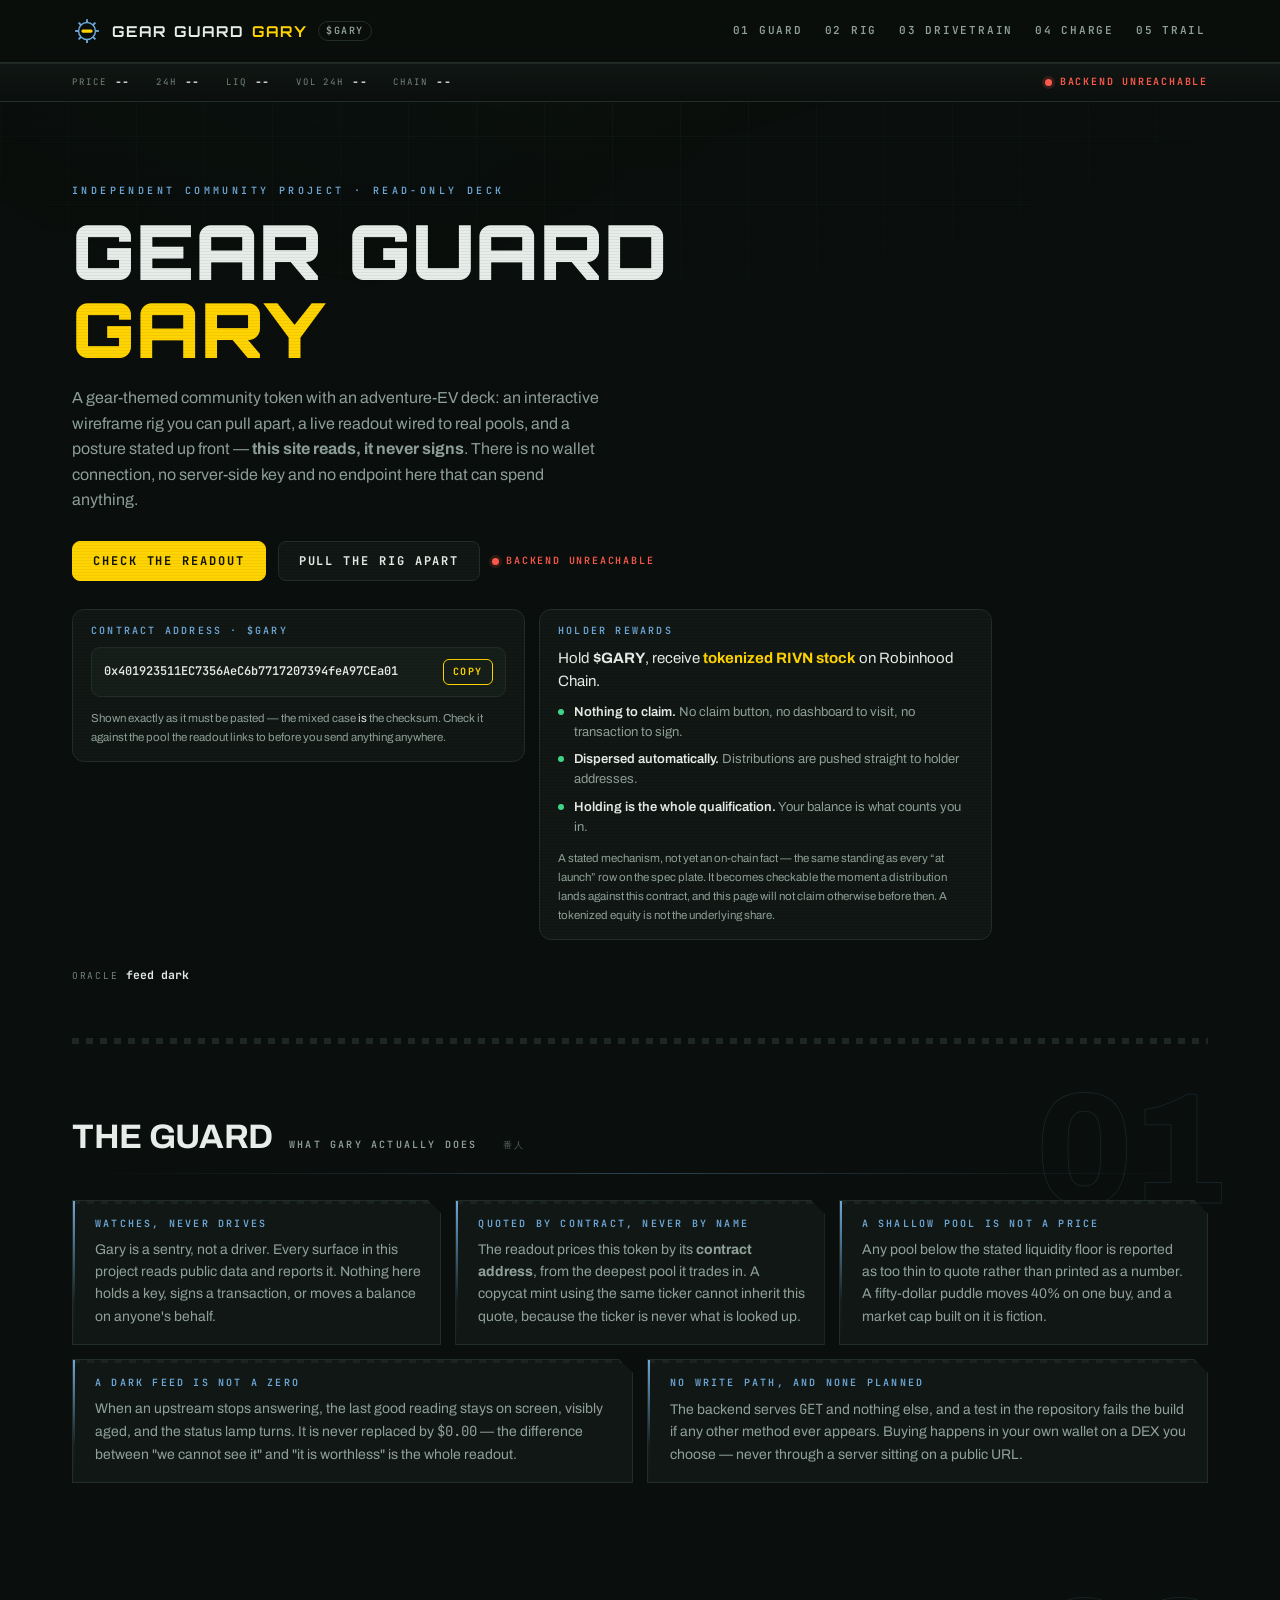
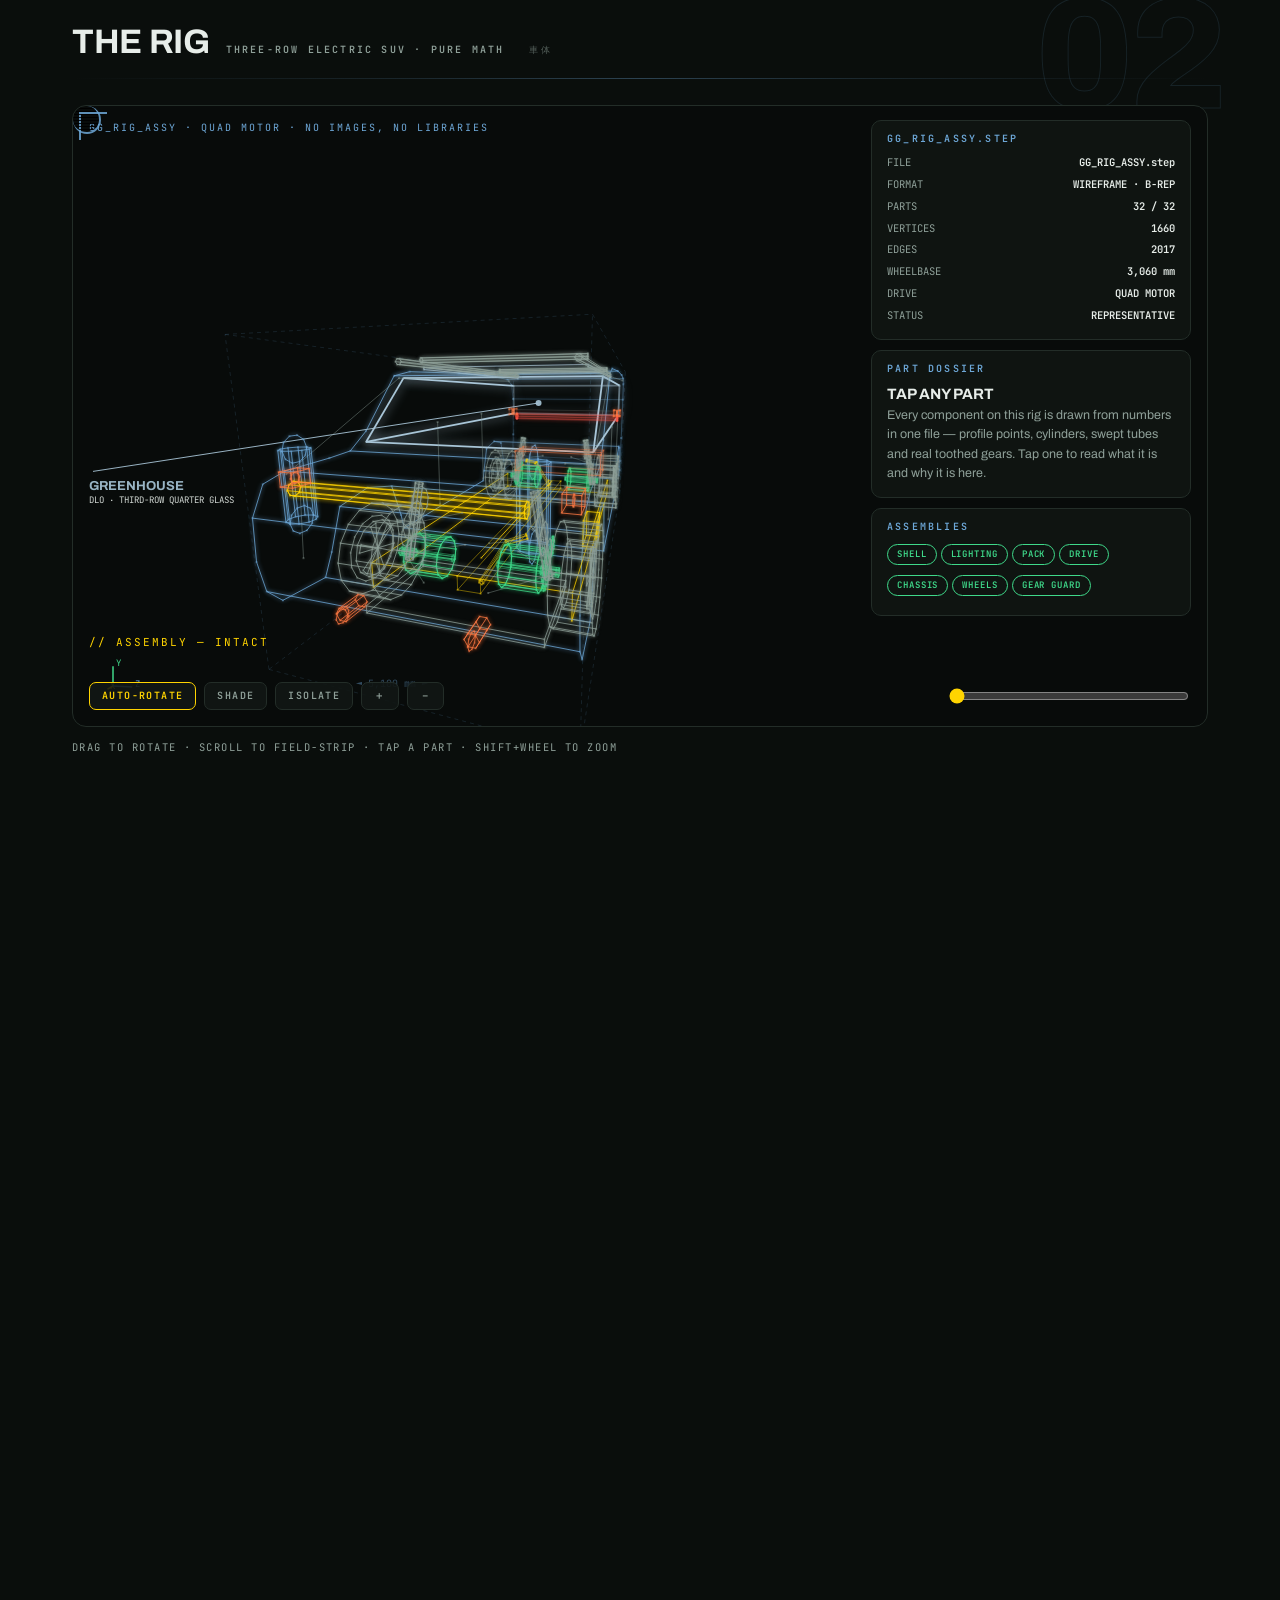
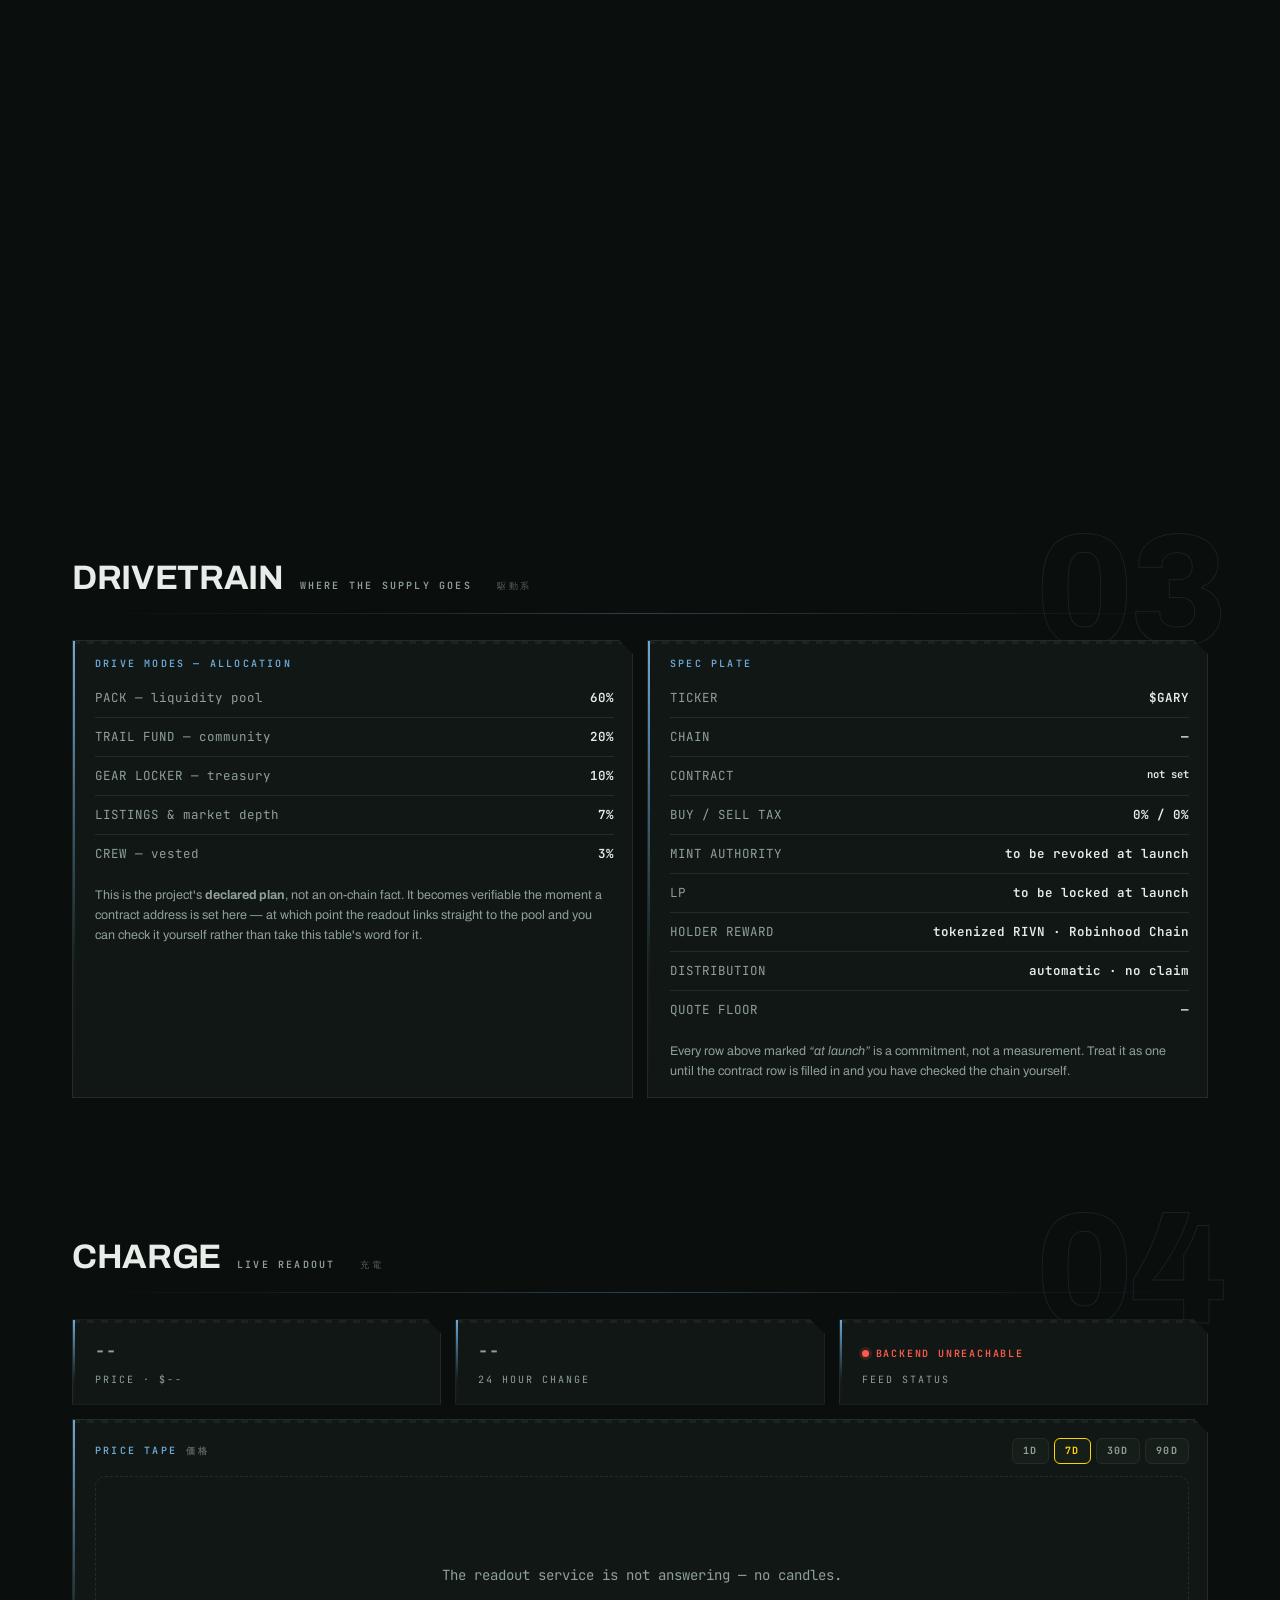
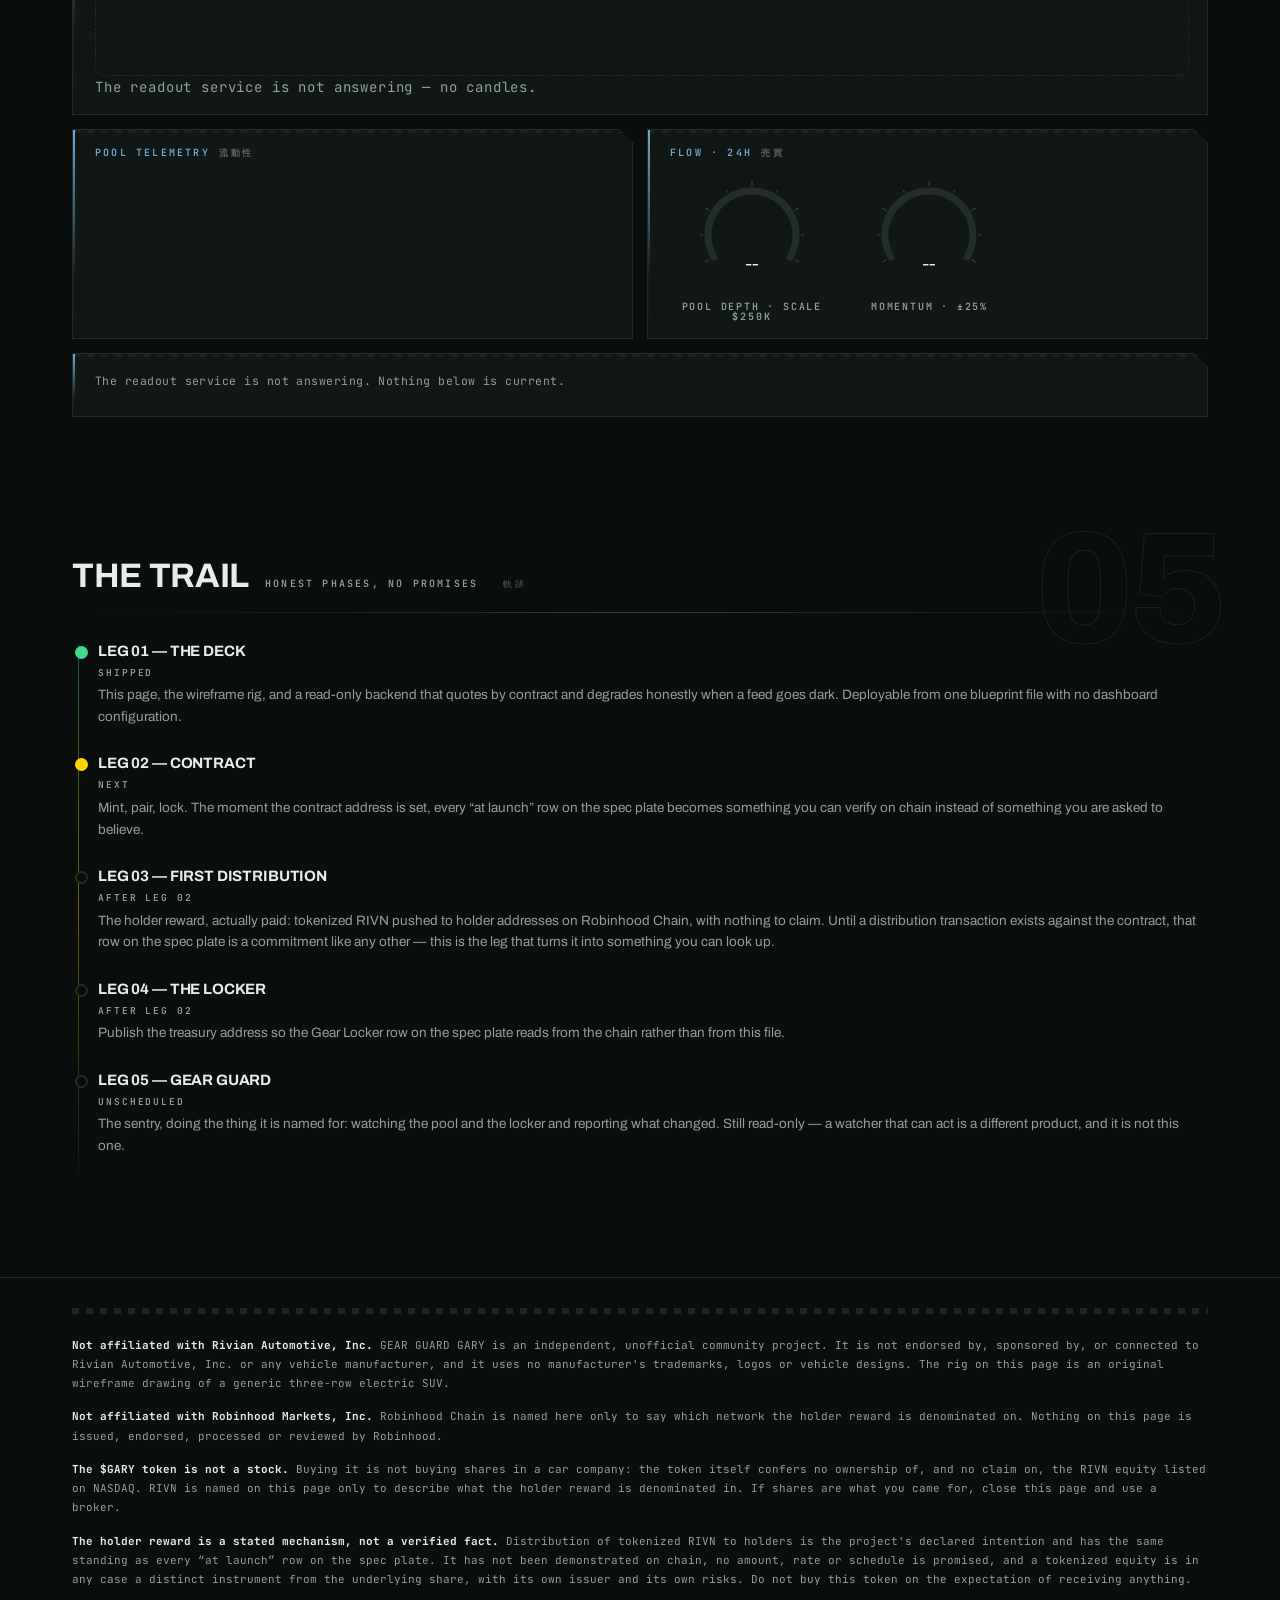
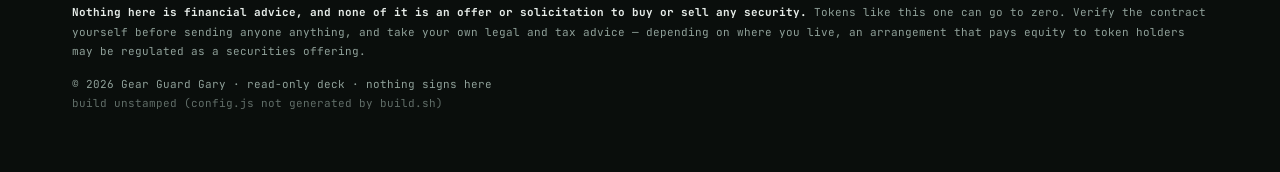
==== site/index.html @ f8802893 "Make deploys verifiable, and push the design cues to legibility Two reports: the Charge stats never " ====
<!doctype html>
<html lang="en">
<head>
<meta charset="utf-8">
<meta name="viewport" content="width=device-width,initial-scale=1">
<title>GEAR GUARD GARY — $GARY</title>
<meta name="description" content="GEAR GUARD GARY ($GARY) — an independent, gear-themed community token deck. Hold $GARY, receive tokenized RIVN on Robinhood Chain. Live price tape, an interactive wireframe rig, and a stated posture: read-only, non-custodial, nothing signs here.">
<meta name="theme-color" content="#0a0e0c">
<link rel="icon" href="favicon.svg" type="image/svg+xml">
<meta property="og:title" content="GEAR GUARD GARY — $GARY">
<meta property="og:description" content="Hold $GARY, receive tokenized RIVN on Robinhood Chain. Live price tape, interactive wireframe rig, honest posture.">
<meta property="og:type" content="website">
<link rel="preconnect" href="https://fonts.googleapis.com">
<link rel="preconnect" href="https://fonts.gstatic.com" crossorigin>
<link href="https://fonts.googleapis.com/css2?family=Archivo:wght@400;600;700;800&family=JetBrains+Mono:wght@400;600;700&family=Orbitron:wght@700;900&display=swap" rel="stylesheet">
<link rel="stylesheet" href="assets/css/gg.css">
</head>
<body>

<!-- ===================== header ===================== -->
<header class="topnav">
  <div class="wrap">
    <a class="brand" href="#top" aria-label="Gear Guard Gary — home">
      <!-- The mark: a gear with a visor slot. Gear + guard + the light-bar
           face of the rig, in one glyph. Drawn, not licensed. -->
      <svg viewBox="0 0 48 48" aria-hidden="true">
        <g stroke="#6ea8d8" stroke-width="3" stroke-linecap="butt">
          <line x1="24" y1="5"  x2="24" y2="11" transform="rotate(0 24 24)"/>
          <line x1="24" y1="5"  x2="24" y2="11" transform="rotate(45 24 24)"/>
          <line x1="24" y1="5"  x2="24" y2="11" transform="rotate(90 24 24)"/>
          <line x1="24" y1="5"  x2="24" y2="11" transform="rotate(135 24 24)"/>
          <line x1="24" y1="5"  x2="24" y2="11" transform="rotate(180 24 24)"/>
          <line x1="24" y1="5"  x2="24" y2="11" transform="rotate(225 24 24)"/>
          <line x1="24" y1="5"  x2="24" y2="11" transform="rotate(270 24 24)"/>
          <line x1="24" y1="5"  x2="24" y2="11" transform="rotate(315 24 24)"/>
        </g>
        <circle cx="24" cy="24" r="13.5" fill="none" stroke="#6ea8d8" stroke-width="2.4"/>
        <rect x="15" y="21.4" width="18" height="5.2" rx="2.6" fill="#ffd400"/>
      </svg>
      <b>GEAR GUARD <i>GARY</i></b>
      <span class="tick">$GARY</span>
    </a>
    <nav>
      <a href="#guard">01 Guard</a>
      <a href="#rig">02 Rig</a>
      <a href="#drivetrain">03 Drivetrain</a>
      <a href="#charge">04 Charge</a>
      <a href="#trail">05 Trail</a>
    </nav>
  </div>
</header>

<!-- Telemetry strip — Mnemonic's header stat bar, carrying real values only.
     Every field here is populated from the live feed or reads "--"; a
     telemetry rail of decorative numbers is the fastest way to teach someone
     that nothing on the page means anything. -->
<div class="telemetry mono" aria-label="Live telemetry">
  <div class="wrap">
    <span><i>PRICE</i><b id="telPrice">--</b></span>
    <span><i>24H</i><b id="tel24h">--</b></span>
    <span><i>LIQ</i><b id="telLiq">--</b></span>
    <span><i>VOL 24H</i><b id="telVol">--</b></span>
    <span><i>CHAIN</i><b id="telChain">--</b></span>
    <span class="tel-lamp"><span class="lamp" data-live data-state="idle">Connecting…</span></span>
  </div>
</div>

<!-- ===================== hero ===================== -->
<section class="hero filmed" id="top">
  <div class="wrap">
    <div class="eyebrow">Independent community project · read-only deck</div>
    <h1>Gear Guard<br><em>Gary</em></h1>
    <p class="lede">
      A gear-themed community token with an adventure-EV deck: an interactive
      wireframe rig you can pull apart, a live readout wired to real pools, and
      a posture stated up front — <b>this site reads, it never signs</b>. There
      is no wallet connection, no server-side key and no endpoint here that can
      spend anything.
    </p>
    <div class="cta-row">
      <a class="btn btn-go" id="buyLink" href="#charge">Check the readout</a>
      <a class="btn" href="#rig">Pull the rig apart</a>
      <span class="lamp" data-live data-state="idle">Connecting…</span>
    </div>

    <div class="hero-panels">
      <!-- Contract address, rendered VERBATIM — mixed case and all. The casing
           IS the EIP-55 checksum, so lower-casing it to look tidier would throw
           away the one thing that catches a mistyped or swapped address. -->
      <div class="panel-lite">
        <div class="panel-k">Contract address · $GARY</div>
        <button type="button" class="ca-row" id="caCopy"
                aria-label="Copy the contract address to the clipboard">
          <code id="caText">0x401923511EC7356AeC6b7717207394feA97CEa01</code>
          <span class="ca-act" id="caAct">Copy</span>
        </button>
        <p class="ca-warn" id="caWarn" hidden></p>
        <p class="panel-note">
          Shown exactly as it must be pasted — the mixed case <em>is</em> the
          checksum. Check it against the pool the readout links to before you
          send anything anywhere.
        </p>
      </div>

      <!-- Holder rewards. -->
      <div class="panel-lite">
        <div class="panel-k">Holder rewards</div>
        <p class="rw-lede">
          Hold <b>$GARY</b>, receive <b class="rw-hit">tokenized RIVN stock</b>
          on Robinhood Chain.
        </p>
        <ul class="rw-list">
          <li><b>Nothing to claim.</b> No claim button, no dashboard to visit, no transaction to sign.</li>
          <li><b>Dispersed automatically.</b> Distributions are pushed straight to holder addresses.</li>
          <li><b>Holding is the whole qualification.</b> Your balance is what counts you in.</li>
        </ul>
        <p class="panel-note">
          A stated mechanism, not yet an on-chain fact — the same standing as
          every “at launch” row on the spec plate. It becomes checkable the
          moment a distribution lands against this contract, and this page will
          not claim otherwise before then. A tokenized equity is not the
          underlying share.
        </p>
      </div>
    </div>

    <!-- Context majors. Its own class rather than a borrowed `.rows`, which
         is a stacked spec list and painted an underline under every item. -->
    <div class="majors mono" id="majors" aria-label="Reference market prices">
      <span class="r"><span>ORACLE</span><b>—</b></span>
    </div>
  </div>
</section>

<div class="wrap"><div class="teeth"></div></div>

<!-- ===================== 01 the guard ===================== -->
<section id="guard">
  <div class="wrap">
    <span class="livery" aria-hidden="true" data-n="01">01</span>
    <div class="sec-head"><h2>The Guard</h2><span class="sub">What Gary actually does</span><em class="jp" aria-hidden="true">番人</em></div>
    <hr class="horizon">
    <div class="grid g3">
      <div class="card"><div class="teeth"></div>
        <h3>Watches, never drives</h3>
        <p>Gary is a sentry, not a driver. Every surface in this project reads
        public data and reports it. Nothing here holds a key, signs a
        transaction, or moves a balance on anyone's behalf.</p>
      </div>
      <div class="card"><div class="teeth"></div>
        <h3>Quoted by contract, never by name</h3>
        <p>The readout prices this token by its <b>contract address</b>, from
        the deepest pool it trades in. A copycat mint using the same ticker
        cannot inherit this quote, because the ticker is never what is looked
        up.</p>
      </div>
      <div class="card"><div class="teeth"></div>
        <h3>A shallow pool is not a price</h3>
        <p>Any pool below the stated liquidity floor is reported as too thin to
        quote rather than printed as a number. A fifty-dollar puddle moves 40%
        on one buy, and a market cap built on it is fiction.</p>
      </div>
    </div>
    <div class="grid g2" style="margin-top:14px">
      <div class="card"><div class="teeth"></div>
        <h3>A dark feed is not a zero</h3>
        <p>When an upstream stops answering, the last good reading stays on
        screen, visibly aged, and the status lamp turns. It is never replaced
        by <span class="mono">$0.00</span> — the difference between "we cannot
        see it" and "it is worthless" is the whole readout.</p>
      </div>
      <div class="card"><div class="teeth"></div>
        <h3>No write path, and none planned</h3>
        <p>The backend serves <span class="mono">GET</span> and nothing else,
        and a test in the repository fails the build if any other method ever
        appears. Buying happens in your own wallet on a DEX you choose — never
        through a server sitting on a public URL.</p>
      </div>
    </div>
  </div>
</section>

<!-- ===================== 02 the rig ===================== -->
<section id="rig" style="padding-bottom:0">
  <div class="wrap">
    <span class="livery" aria-hidden="true" data-n="02">02</span>
    <div class="sec-head"><h2>The Rig</h2><span class="sub">Three-row electric SUV · pure math</span><em class="jp" aria-hidden="true">車体</em></div>
    <hr class="horizon">
  </div>
  <div class="rig-stage" id="rigStage">
    <div class="rig-sticky">
      <div class="wrap">
        <div class="rig filmed bracketed">
          <canvas id="rig-wire" aria-label="Interactive wireframe electric SUV — drag to rotate, scroll to field-strip, tap a part to read its dossier"></canvas>
          <div class="rig-hud">GG_RIG_ASSY · quad motor · no images, no libraries</div>
          <div id="rigLabel">// ASSEMBLY — INTACT</div>
          <div class="rig-ctl">
            <button type="button" id="rigRot">Auto-rotate</button>
            <button type="button" id="rigShade">Shade</button>
            <button type="button" id="rigIso">Isolate</button>
            <button type="button" id="rigZi" aria-label="Zoom in">＋</button>
            <button type="button" id="rigZo" aria-label="Zoom out">－</button>
          </div>
          <input type="range" class="rig-strip" id="rigStrip" min="0" max="100" value="0" aria-label="Field strip">
          <div class="rig-panel">
            <div class="rig-card"><h4>GG_RIG_ASSY.step</h4><div id="rigInfo"></div></div>
            <div class="rig-card"><h4>Part dossier</h4>
              <div id="rigDossier">
                <h5>Tap any part</h5>
                <p>Every component on this rig is drawn from numbers in one
                file — profile points, cylinders, swept tubes and real toothed
                gears. Tap one to read what it is and why it is here.</p>
              </div>
            </div>
            <div class="rig-card"><h4>Assemblies</h4><div id="rigGroups"></div></div>
          </div>
        </div>
        <p class="rig-note">Drag to rotate · scroll to field-strip · tap a part · shift+wheel to zoom</p>
      </div>
    </div>
  </div>
</section>

<!-- ===================== 03 drivetrain ===================== -->
<section id="drivetrain">
  <div class="wrap">
    <span class="livery" aria-hidden="true" data-n="03">03</span>
    <div class="sec-head"><h2>Drivetrain</h2><span class="sub">Where the supply goes</span><em class="jp" aria-hidden="true">駆動系</em></div>
    <hr class="horizon">
    <div class="grid g2">
      <div class="card"><div class="teeth"></div>
        <h3>Drive modes — allocation</h3>
        <div class="rows">
          <div class="r"><span>PACK — liquidity pool</span><b>60%</b></div>
          <div class="r"><span>TRAIL FUND — community</span><b>20%</b></div>
          <div class="r"><span>GEAR LOCKER — treasury</span><b>10%</b></div>
          <div class="r"><span>LISTINGS &amp; market depth</span><b>7%</b></div>
          <div class="r"><span>CREW — vested</span><b>3%</b></div>
        </div>
        <p style="margin-top:12px;font-size:12.5px">
          This is the project's <b>declared plan</b>, not an on-chain fact. It
          becomes verifiable the moment a contract address is set here — at
          which point the readout links straight to the pool and you can check
          it yourself rather than take this table's word for it.
        </p>
      </div>
      <div class="card"><div class="teeth"></div>
        <h3>Spec plate</h3>
        <div class="rows">
          <div class="r"><span>TICKER</span><b>$GARY</b></div>
          <div class="r"><span>CHAIN</span><b id="tokChainRow">—</b></div>
          <div class="r"><span>CONTRACT</span><b id="tokContract" style="word-break:break-all;font-size:10.5px">not set</b></div>
          <div class="r"><span>BUY / SELL TAX</span><b>0% / 0%</b></div>
          <div class="r"><span>MINT AUTHORITY</span><b>to be revoked at launch</b></div>
          <div class="r"><span>LP</span><b>to be locked at launch</b></div>
          <div class="r"><span>HOLDER REWARD</span><b>tokenized RIVN · Robinhood Chain</b></div>
          <div class="r"><span>DISTRIBUTION</span><b>automatic · no claim</b></div>
          <div class="r"><span>QUOTE FLOOR</span><b id="tokFloor">—</b></div>
        </div>
        <p style="margin-top:12px;font-size:12.5px">
          Every row above marked <i>“at launch”</i> is a commitment, not a
          measurement. Treat it as one until the contract row is filled in and
          you have checked the chain yourself.
        </p>
      </div>
    </div>
  </div>
</section>

<!-- ===================== 04 charge ===================== -->
<section id="charge">
  <div class="wrap">
    <span class="livery" aria-hidden="true" data-n="04">04</span>
    <div class="sec-head"><h2>Charge</h2><span class="sub">Live readout</span><em class="jp" aria-hidden="true">充電</em></div>
    <hr class="horizon">
    <div class="grid g3">
      <div class="card stat"><div class="teeth"></div>
        <div class="v dim" id="tokPrice">--</div>
        <div class="k">Price · <span id="tokPair">$--</span></div>
      </div>
      <div class="card stat"><div class="teeth"></div>
        <div class="v dim" id="tok24h">--</div>
        <div class="k">24 hour change</div>
      </div>
      <div class="card stat"><div class="teeth"></div>
        <div class="v dim"><span class="lamp" data-live data-state="idle">Connecting…</span></div>
        <div class="k">Feed status</div>
      </div>
    </div>

    <!-- The tape. Price and volume share ONE x-axis as stacked charts —
         never a dual-axis frame, which would let the two series be slid past
         each other until any story you like appears. -->
    <div class="card bracketed" style="margin-top:14px"><div class="teeth"></div>
      <div class="chart-head">
        <h3>Price tape<em class="jp">価格</em></h3>
        <div class="range-row mono" id="rangeRow" role="group" aria-label="Chart time range">
          <button type="button" data-range="1d">1D</button>
          <button type="button" data-range="7d" class="on">7D</button>
          <button type="button" data-range="30d">30D</button>
          <button type="button" data-range="90d">90D</button>
        </div>
      </div>
      <div class="chart-host" id="priceChart"></div>
      <p class="chart-src mono" id="chartSrc">Waiting for candles…</p>
    </div>

    <!-- Metrics. Channel rows rather than a wall of tiles: each carries its
         own meter, so magnitude is visible without reading every number. -->
    <div class="grid g2" style="margin-top:14px">
      <div class="card"><div class="teeth"></div>
        <h3>Pool telemetry<em class="jp">流動性</em></h3>
        <div class="chan" id="chanRows"></div>
      </div>
      <div class="card"><div class="teeth"></div>
        <h3>Flow · 24h<em class="jp">売買</em></h3>
        <div class="flow" id="flowMeter"></div>
        <div class="gauges" style="margin-top:18px">
          <div class="gauge" id="gDepth"><div class="dial"></div><div class="k">Pool depth · scale $250K</div></div>
          <div class="gauge" id="gMom"><div class="dial"></div><div class="k">Momentum · ±25%</div></div>
        </div>
      </div>
    </div>

    <div class="card" style="margin-top:14px"><div class="teeth"></div>
      <p class="mono" id="tokStatus" style="font-size:11.5px;letter-spacing:.04em;margin:0">
        Waiting for the readout service…
      </p>
      <p style="margin:10px 0 0"><a id="tokPairLink" class="mono" hidden href="#" rel="noopener" target="_blank" style="font-size:11px;letter-spacing:.12em;color:var(--gg-alloy)">OPEN THE POOL ON THE DEX →</a></p>
    </div>
  </div>
</section>

<!-- ===================== 05 trail ===================== -->
<section id="trail">
  <div class="wrap">
    <span class="livery" aria-hidden="true" data-n="05">05</span>
    <div class="sec-head"><h2>The Trail</h2><span class="sub">Honest phases, no promises</span><em class="jp" aria-hidden="true">軌跡</em></div>
    <hr class="horizon">
    <div class="trail">
      <div class="leg" data-state="done">
        <h4>Leg 01 — The deck</h4>
        <div class="when">Shipped</div>
        <p>This page, the wireframe rig, and a read-only backend that quotes by
        contract and degrades honestly when a feed goes dark. Deployable from
        one blueprint file with no dashboard configuration.</p>
      </div>
      <div class="leg" data-state="live">
        <h4>Leg 02 — Contract</h4>
        <div class="when">Next</div>
        <p>Mint, pair, lock. The moment the contract address is set, every
        “at launch” row on the spec plate becomes something you can verify on
        chain instead of something you are asked to believe.</p>
      </div>
      <div class="leg">
        <h4>Leg 03 — First distribution</h4>
        <div class="when">After leg 02</div>
        <p>The holder reward, actually paid: tokenized RIVN pushed to holder
        addresses on Robinhood Chain, with nothing to claim. Until a
        distribution transaction exists against the contract, that row on the
        spec plate is a commitment like any other — this is the leg that turns
        it into something you can look up.</p>
      </div>
      <div class="leg">
        <h4>Leg 04 — The locker</h4>
        <div class="when">After leg 02</div>
        <p>Publish the treasury address so the Gear Locker row on the spec plate
        reads from the chain rather than from this file.</p>
      </div>
      <div class="leg">
        <h4>Leg 05 — Gear Guard</h4>
        <div class="when">Unscheduled</div>
        <p>The sentry, doing the thing it is named for: watching the pool and
        the locker and reporting what changed. Still read-only — a watcher that
        can act is a different product, and it is not this one.</p>
      </div>
    </div>
  </div>
</section>

<!-- ===================== footer ===================== -->
<footer>
  <div class="wrap">
    <div class="teeth" style="margin-bottom:22px"></div>
    <div class="cols">
      <div class="disclaimer">
        <p><b>Not affiliated with Rivian Automotive, Inc.</b> GEAR GUARD GARY is
        an independent, unofficial community project. It is not endorsed by,
        sponsored by, or connected to Rivian Automotive, Inc. or any vehicle
        manufacturer, and it uses no manufacturer's trademarks, logos or
        vehicle designs. The rig on this page is an original wireframe drawing
        of a generic three-row electric SUV.</p>
        <p><b>Not affiliated with Robinhood Markets, Inc.</b> Robinhood Chain is
        named here only to say which network the holder reward is denominated
        on. Nothing on this page is issued, endorsed, processed or reviewed by
        Robinhood.</p>
        <p><b>The $GARY token is not a stock.</b> Buying it is not buying shares
        in a car company: the token itself confers no ownership of, and no
        claim on, the RIVN equity listed on NASDAQ. RIVN is named on this page
        only to describe what the holder reward is denominated in. If shares
        are what you came for, close this page and use a broker.</p>
        <p><b>The holder reward is a stated mechanism, not a verified fact.</b>
        Distribution of tokenized RIVN to holders is the project's declared
        intention and has the same standing as every “at launch” row on the
        spec plate. It has not been demonstrated on chain, no amount, rate or
        schedule is promised, and a tokenized equity is in any case a distinct
        instrument from the underlying share, with its own issuer and its own
        risks. Do not buy this token on the expectation of receiving anything.</p>
        <p><b>Nothing here is financial advice, and none of it is an offer or
        solicitation to buy or sell any security.</b> Tokens like this one can
        go to zero. Verify the contract yourself before sending anyone
        anything, and take your own legal and tax advice — depending on where
        you live, an arrangement that pays equity to token holders may be
        regulated as a securities offering.</p>
        <p style="color:var(--gg-muted)">© <span id="yr">2026</span> Gear Guard Gary · read-only deck · nothing signs here<br>
        <span id="buildStamp" style="opacity:.65">build —</span></p>
      </div>
    </div>
  </div>
</footer>

<script src="config.js"></script>
<script src="assets/js/enhance.js" defer></script>
<script src="assets/js/charts.js" defer></script>
<script src="assets/js/gary.js" defer></script>
<!-- token.js last: it calls into GG.gauge (enhance) and GG.priceChart
     (charts), so both must have registered on window.GG first. defer keeps
     them in document order. -->
<script src="assets/js/token.js" defer></script>
</body>
</html>
---- site/assets/css/gg.css ----
/* =============================================================================
 * gg.css — GEAR GUARD GARY ($RIVN) deck theme.
 *
 * Two lineages, deliberately fused — the same method the station's own decks
 * use, retuned for an electric-adventure brand instead of a speed shop:
 *
 *   XAT RACING "Night Shift at the Speed Shop" -> the DISCIPLINE. Near-black
 *     surfaces; accents used as LIGHT, not paint; ONE go-color spent only on
 *     "go" moments; faint oversized numbers behind section heads that FILL
 *     bottom-up as the section scrolls through; a recurring horizon streak;
 *     mono for anything that smells like a spec sheet.
 *   RIVIAN-ADJACENT ADVENTURE-EV -> the SUBJECT. Compass yellow as the single
 *     signal color, charge green as the battery light, a cool structural blue
 *     standing in for brushed alloy, and gear teeth where the racing lineage
 *     used venetian slats.
 *
 * Three translations from the XAT original, made on purpose:
 *
 *  1. THE TANK BECAME A BATTERY. XAT's ghost livery numbers fill with a fuel
 *     ramp (racing neon -> chrome blue). Here the same bottom-up fill is a
 *     STATE OF CHARGE: charge green at the bottom, compass yellow at the top,
 *     because an EV's number that fills is a battery, not a fuel tank.
 *  2. THE TYPE IS UPRIGHT, NOT ITALIC. XAT's shear echoes a logo built on a
 *     -14deg skew. Nothing here is skewed, so an italic livery number would be
 *     borrowed attitude. The line-height: 1.3 note below still applies and is
 *     the reason the fill reaches the cap tops.
 *  3. SLATS BECAME GEAR TEETH. Same idea (one procedural band pattern used as
 *     the brand's texture), different tooling.
 *
 * ONE GO COLOR RULE: --gg-compass is live status, the primary CTA, and a
 * charged battery. It is never chrome, never a border for decoration, never a
 * hover tint. Scarcity is the whole point — spend it and the page goes flat.
 * ===========================================================================*/

:root {
  /* surfaces — near-black with a graphite-green cast, not pure neutral */
  --gg-void: #0a0e0c;
  --gg-panel: #111714;
  --gg-panel-2: #161e1a;
  --gg-line: #232d28;
  --gg-ink: #e7ede9;
  --gg-muted: #8fa099;      /* 5.9:1 on --gg-void — passes AA as body text */

  /* light, not paint */
  --gg-compass: #ffd400;    /* THE go color: live, CTA, full charge */
  --gg-charge: #3fd98a;     /* battery light, gains, drive units */
  --gg-alloy: #6ea8d8;      /* cool structural light — brushed metal stand-in */
  --gg-signal: #ff7a45;     /* Gear Guard only: sentry, alerts, the mascot */
  --gg-danger: #ff5a4d;

  --gg-display: 'Archivo', 'Helvetica Neue', Arial, sans-serif;
  --gg-mono: 'JetBrains Mono', ui-monospace, 'Cascadia Mono', Consolas, monospace;
  /* Mnemonic's display face, spent ONLY on the wordmark and the hero. Used
   * any wider it turns every heading into signage and the page stops having
   * a hierarchy. Real fallbacks, so a blocked font swap degrades to a stack
   * with the same proportions rather than to Times. */
  --gg-hud: 'Orbitron', 'Archivo', 'Helvetica Neue', Arial, sans-serif;
}

* { box-sizing: border-box; }
@media (prefers-reduced-motion: no-preference) { html { scroll-behavior: smooth; } }

body {
  margin: 0;
  background: var(--gg-void);
  color: var(--gg-ink);
  font: 15px/1.6 var(--gg-display);
  overflow-x: hidden;        /* decorative absolutes must never widen the page */
  -webkit-font-smoothing: antialiased;
}
a { color: inherit; text-decoration: none; }
img, svg, canvas { display: block; max-width: 100%; }
h1, h2, h3, h4 { margin: 0; font-weight: 700; letter-spacing: -.01em; }
p { margin: 0 0 14px; }

.wrap { max-width: 1180px; margin: 0 auto; padding: 0 22px; }
.mono { font-family: var(--gg-mono); }

/* ===========================================================================
 * THE FUSION LAYER — three lineages, one surface.
 *
 * XAT RACING          the discipline: one go-colour, near-black surfaces,
 *                     accents as light, filling livery numbers, the horizon
 *                     streak, mono for spec sheets. (Throughout this file.)
 * MNEMONIC 2047       the chrome: corner brackets, a scanline film that
 *  (hoffman-tactical)  FLICKERS rather than sitting still, a pulsing status
 *                     lamp, an Orbitron display face, a telemetry strip.
 * MANGOMATRIX LIVE    the instrument panel: everything mono, a faint glow on
 *  (dragonfruit-drive) values that are actually live, compact channel rows
 *                     with their own meters, and a JP micro-subtitle.
 *
 * The rule that keeps the fusion from becoming soup: each lineage owns a
 * different LAYER. XAT owns the surface and the colour budget, Mnemonic owns
 * the frame around content, MangoMatrix owns the readouts inside it. When
 * two of them want the same element, the surface rule wins — that is what
 * stops a HUD from turning into a gamer dashboard.
 * ======================================================================== */

/* Scanline film with a flicker. A static scanline overlay reads as a texture;
 * one that stutters on a slow, irregular cycle reads as a live display. Six
 * frames on a 7s loop is enough — any faster and it is a strobe. */
.filmed { position: relative; }
.filmed::after {
  content: ""; position: absolute; inset: 0; pointer-events: none; z-index: 2;
  opacity: .05; border-radius: inherit;
  background: repeating-linear-gradient(180deg, transparent 0 2px, #000 2px 3px);
  animation: ggFlicker 7s steps(3) infinite;
}
@keyframes ggFlicker { 0%, 94% { opacity: .05 } 96% { opacity: .11 } 98% { opacity: .03 } }
@media (prefers-reduced-motion: reduce) { .filmed::after { animation: none } }

/* Corner brackets — Mnemonic's frame, scoped to a card instead of the
 * viewport. Drawn with two gradients rather than four elements so any box can
 * wear them without extra markup. */
.bracketed { position: relative; }
.bracketed::before, .bracketed::after {
  content: ""; position: absolute; width: 26px; height: 26px; pointer-events: none;
  border: 2px solid var(--gg-alloy); opacity: .85; z-index: 3;
}
.bracketed::before { top: 6px; left: 6px; border-right: 0; border-bottom: 0; }
.bracketed::after { bottom: 6px; right: 6px; border-left: 0; border-top: 0; }
/* A .card already speaks this lineage through its chamfer and edge bar, and
 * its ::before slot is spent on that bar — so adding brackets there yields a
 * single orphaned corner that reads as a rendering artefact. Cards keep the
 * chamfer; only full-bleed surfaces (the rig) wear brackets. */
.card.bracketed::before {
  content: ""; left: 0; top: 0; bottom: 0; width: 2px; height: auto; border: 0;
  background: linear-gradient(180deg, var(--gg-alloy), rgba(110, 168, 216, .05) 70%, transparent);
  opacity: 1;
}
.card.bracketed::after { content: none; }

/* The JP micro-subtitle. Both lineages independently reached for this (XAT's
 * parts-box subtitles, MangoMatrix's コードでビート), which is why it earns a
 * place here. Decorative only — aria-hidden at the markup level, never
 * carrying meaning a reader needs. */
.jp {
  font-style: normal; font-size: 9px; letter-spacing: .3em;
  color: var(--gg-muted); opacity: .55; margin-left: 9px;
}

/* A value that is genuinely live gets a faint glow — MangoMatrix's lit
 * editor text. Reserved for live-feed numbers so the glow MEANS something;
 * spend it on static copy and it stops reading as "this is moving". */
.lit { text-shadow: 0 0 12px currentColor; }

/* ---------- gear-tooth band ------------------------------------------------
 * The brand's texture, generated rather than drawn: one repeating gradient,
 * reused as section dividers, panel edges and skeleton states. (XAT's slats,
 * re-cut as gear teeth.) */
.teeth {
  height: 6px;
  background: repeating-linear-gradient(90deg,
    var(--gg-line) 0 7px, transparent 7px 14px);
  opacity: .8;
}

/* ---------- horizon streak — the recurring motif -------------------------- */
.horizon {
  height: 1px; border: 0; margin: 0;
  background: linear-gradient(90deg, transparent,
    rgba(110, 168, 216, .16) 30%, rgba(110, 168, 216, .34) 50%,
    rgba(110, 168, 216, .16) 70%, transparent);
}

/* ---------- header --------------------------------------------------------- */
.topnav {
  position: sticky; top: 0; z-index: 50;
  background: rgba(10, 14, 12, .93); backdrop-filter: blur(9px);
  border-bottom: 1px solid var(--gg-line);
}
.topnav .wrap { display: flex; align-items: center; gap: 22px; height: 62px; }
.brand { display: flex; align-items: center; gap: 10px; }
.brand svg { width: 30px; height: 30px; }
/* nowrap is load-bearing: the wordmark wrapped to three lines on a 390px
 * viewport, which tripled the nav height and pushed the whole page down. */
.brand b { font: 700 15px/1 var(--gg-hud); letter-spacing: .12em; text-transform: uppercase; white-space: nowrap; }
.brand b i { font-style: normal; color: var(--gg-compass); }
.brand .tick {
  font: 600 10px/1 var(--gg-mono); letter-spacing: .16em; color: var(--gg-muted);
  border: 1px solid var(--gg-line); border-radius: 999px; padding: 4px 7px;
}
.topnav nav { display: flex; gap: 18px; margin-left: auto; overflow-x: auto; scrollbar-width: none; }
.topnav nav::-webkit-scrollbar { display: none; }
.topnav nav a {
  font: 600 11px/1 var(--gg-mono); letter-spacing: .16em; text-transform: uppercase;
  color: var(--gg-muted); padding: 8px 2px; border-bottom: 2px solid transparent;
  white-space: nowrap; transition: color .18s, border-color .18s;
}
.topnav nav a:hover { color: var(--gg-ink); border-color: var(--gg-alloy); }

/* charge bar — reading progress as a state-of-charge readout, docked under the
 * sticky nav. `top: 100%` rides the nav's REAL height, so a taller nav on a
 * phone can't strand the bar mid-header. */
.charge-progress {
  position: absolute; left: 0; right: 0; top: 100%; height: 2px;
  background: rgba(35, 45, 40, .8); overflow: hidden;
}
.charge-progress i {
  display: block; height: 100%; width: 100%;
  transform: scaleX(0); transform-origin: 0 50%;
  background: linear-gradient(90deg, var(--gg-charge), var(--gg-compass));
}

/* ---------- status lamp ---------------------------------------------------- */
.lamp {
  display: inline-flex; align-items: center; gap: 7px;
  font: 600 10px/1 var(--gg-mono); letter-spacing: .18em; text-transform: uppercase;
  color: var(--gg-muted);
}
.lamp::before {
  content: ""; width: 7px; height: 7px; border-radius: 50%;
  background: var(--gg-muted); box-shadow: 0 0 0 3px rgba(143, 160, 153, .12);
}
.lamp[data-state="live"] { color: var(--gg-compass); }
/* Mnemonic's pulsing telemetry dot. It pulses ONLY when live — a lamp that
 * animates in every state is a decoration; one that animates in exactly one
 * state is a signal you can read from across the room. */
.lamp[data-state="live"]::before {
  background: var(--gg-compass); box-shadow: 0 0 0 3px rgba(255, 212, 0, .16);
  animation: ggPulse 2s ease-in-out infinite;
}
@keyframes ggPulse { 50% { opacity: .35 } }
@media (prefers-reduced-motion: reduce) { .lamp::before { animation: none !important } }
.lamp[data-state="stale"] { color: var(--gg-signal); }
.lamp[data-state="stale"]::before { background: var(--gg-signal); box-shadow: 0 0 0 3px rgba(255, 122, 69, .16); }
.lamp[data-state="dark"] { color: var(--gg-danger); }
.lamp[data-state="dark"]::before { background: var(--gg-danger); box-shadow: 0 0 0 3px rgba(255, 90, 77, .16); }

/* Context majors under the hero — a horizontal rail, not a spec list. */
.majors {
  display: flex; gap: 24px; flex-wrap: wrap; margin-top: 26px;
  font-size: 11.5px; color: var(--gg-muted);
}
.majors .r { display: inline-flex; align-items: baseline; gap: 8px; }
.majors .r span { letter-spacing: .18em; font-size: 9.5px; opacity: .8; }
.majors .r b { color: var(--gg-ink); font-weight: 700; }

/* ---------- telemetry strip ------------------------------------------------
 * Mnemonic's header stat bar. Scrolls horizontally on a phone rather than
 * wrapping into a three-line header that shoves the page down. */
.telemetry {
  border-bottom: 1px solid var(--gg-line);
  background: linear-gradient(180deg, var(--gg-panel), rgba(10, 14, 12, .6));
}
.telemetry .wrap {
  display: flex; align-items: center; gap: 26px; height: 38px;
  overflow-x: auto; scrollbar-width: none;
}
.telemetry .wrap::-webkit-scrollbar { display: none; }
.telemetry span { display: inline-flex; align-items: center; gap: 8px; white-space: nowrap; }
.telemetry i {
  font-style: normal; font-size: 9px; letter-spacing: .22em;
  color: var(--gg-muted); opacity: .8;
}
.telemetry b { font-size: 11.5px; font-weight: 700; color: var(--gg-ink); letter-spacing: .04em; }
.telemetry b.up { color: var(--gg-charge); }
.telemetry b.down { color: var(--gg-danger); }
.telemetry .tel-lamp { margin-left: auto; padding-left: 20px; }

/* ---------- hero ----------------------------------------------------------- */
.hero { position: relative; padding: 84px 0 54px; overflow: hidden; }
/* Hero backdrop: the two colour washes, plus a HUD survey grid that fades out
 * toward the copy. The grid is Mnemonic's plane — it makes the hero read as a
 * display surface rather than a dark div, and it is the cue that carries at a
 * glance from across the room. */
.hero::before {
  content: ""; position: absolute; inset: -40% 0 auto 0; height: 130%;
  background:
    radial-gradient(60% 60% at 50% 0%, rgba(255, 212, 0, .07) 0%, transparent 62%),
    radial-gradient(70% 50% at 20% 20%, rgba(63, 217, 138, .05) 0%, transparent 60%),
    repeating-linear-gradient(90deg, rgba(110, 168, 216, .07) 0 1px, transparent 1px 68px),
    repeating-linear-gradient(180deg, rgba(110, 168, 216, .07) 0 1px, transparent 1px 68px);
  /* The grid must not compete with the wordmark, so it is masked away from
   * the middle of the hero where the copy lives. */
  -webkit-mask-image: radial-gradient(120% 90% at 50% 0%, #000 0%, transparent 72%);
  mask-image: radial-gradient(120% 90% at 50% 0%, #000 0%, transparent 72%);
  pointer-events: none;
}
.hero .wrap { position: relative; }
.eyebrow {
  font: 600 10px/1 var(--gg-mono); letter-spacing: .34em; text-transform: uppercase;
  color: var(--gg-alloy); margin-bottom: 16px;
}
.hero h1 {
  font-family: var(--gg-hud);
  font-size: clamp(34px, 6.6vw, 76px); line-height: 1.02; text-transform: uppercase;
  letter-spacing: .01em; font-weight: 900;
}
.hero h1 em { font-style: normal; color: var(--gg-compass); }
.hero .lede { max-width: 60ch; margin-top: 18px; color: var(--gg-muted); font-size: 16px; }
.cta-row { display: flex; flex-wrap: wrap; gap: 12px; margin-top: 28px; align-items: center; }
.btn {
  display: inline-flex; align-items: center; gap: 8px;
  font: 700 12px/1 var(--gg-mono); letter-spacing: .16em; text-transform: uppercase;
  padding: 13px 20px; border-radius: 8px; border: 1px solid var(--gg-line);
  color: var(--gg-ink); background: var(--gg-panel); transition: border-color .18s, color .18s;
}
.btn:hover { border-color: var(--gg-alloy); }
/* The ONE place the go-color becomes a fill. */
.btn-go { background: var(--gg-compass); border-color: var(--gg-compass); color: #10130a; }
.btn-go:hover { border-color: var(--gg-compass); color: #10130a; filter: brightness(1.07); }

/* ---------- hero panels: the contract address and the holder rewards -------
 * These two are the first thing a visitor actually needs, so they sit in the
 * hero rather than in a section further down. */
.hero-panels {
  display: grid; grid-template-columns: repeat(2, minmax(0, 1fr));
  gap: 14px; margin-top: 28px; max-width: 920px;
  /* Each panel sizes to its own content. Stretching the short address panel
   * to match the taller rewards panel leaves it half empty, which reads as a
   * card that failed to load rather than one that is simply brief. */
  align-items: start;
}
.panel-lite {
  background: var(--gg-panel); border: 1px solid var(--gg-line);
  border-radius: 12px; padding: 16px 18px 14px; min-width: 0;
}
.panel-k {
  font: 600 10px/1 var(--gg-mono); letter-spacing: .22em; text-transform: uppercase;
  color: var(--gg-alloy); margin-bottom: 11px;
}
.panel-note { font-size: 11.5px; line-height: 1.65; color: var(--gg-muted); margin: 12px 0 0; }
.panel-note em { color: var(--gg-ink); font-style: normal; }

/* The address row is one big button — the whole thing is the copy target,
 * because a 42-character string is not something anyone wants to select by
 * hand on a phone. `break-all` because it is hex, not words: there is no
 * sensible break point, and letting it overflow would widen the page. */
.ca-row {
  display: flex; align-items: center; gap: 12px; width: 100%;
  text-align: left; cursor: pointer;
  background: var(--gg-panel-2); border: 1px solid var(--gg-line);
  border-radius: 9px; padding: 11px 12px;
  transition: border-color .18s;
}
.ca-row:hover, .ca-row:focus-visible { border-color: var(--gg-compass); }
.ca-row code {
  flex: 1 1 auto; min-width: 0;
  font: 600 12px/1.45 var(--gg-mono); color: var(--gg-ink);
  word-break: break-all;
}
.ca-act {
  flex: 0 0 auto;
  font: 700 10px/1 var(--gg-mono); letter-spacing: .16em; text-transform: uppercase;
  color: var(--gg-compass); border: 1px solid currentColor;
  border-radius: 6px; padding: 7px 9px;
}
/* Confirmation flips to the charge colour: "done" is a different state from
 * "do this", and reusing the go colour for both makes the click feel inert. */
.ca-row.done .ca-act { color: var(--gg-charge); }
.ca-row.failed .ca-act { color: var(--gg-danger); }

/* Shown only when the address in the page and the address the readout is
 * actually pricing disagree. That is the one failure on a token page worth
 * shouting about, so it gets the danger colour rather than the muted note
 * treatment. */
.ca-warn {
  margin: 10px 0 0; padding: 9px 11px; border-radius: 8px;
  border: 1px solid var(--gg-danger);
  background: rgba(255, 90, 77, .08);
  font: 600 11.5px/1.6 var(--gg-mono); color: var(--gg-danger);
}

.rw-lede { font-size: 15px; line-height: 1.5; margin: 0 0 10px; color: var(--gg-ink); }
.rw-hit { color: var(--gg-compass); }
.rw-list { list-style: none; margin: 0; padding: 0; }
.rw-list li {
  position: relative; padding-left: 16px; margin-bottom: 7px;
  font-size: 13px; line-height: 1.55; color: var(--gg-muted);
}
.rw-list li::before {
  content: ""; position: absolute; left: 0; top: .55em;
  width: 6px; height: 6px; border-radius: 50%; background: var(--gg-charge);
}
.rw-list li b { color: var(--gg-ink); font-weight: 600; }

@media (max-width: 780px) { .hero-panels { grid-template-columns: 1fr; } }

/* ---------- sections ------------------------------------------------------- */
section { padding: 66px 0; position: relative; }
section .wrap { position: relative; }
.sec-head { position: relative; z-index: 1; display: flex; align-items: baseline; gap: 16px; margin-bottom: 8px; }
.sec-head h2 { font-size: clamp(22px, 3vw, 34px); text-transform: uppercase; }
.sec-head .sub {
  font: 600 10px/1 var(--gg-mono); letter-spacing: .22em; text-transform: uppercase;
  color: var(--gg-muted);
}
.sec-head + .horizon { margin-bottom: 26px; }

/* ---------- the charging livery number ------------------------------------
 * Ported from XAT's ghost livery numbers and re-themed as a state-of-charge
 * readout: the glyph fills bottom-up, charge green -> compass yellow, as the
 * section travels up the viewport (enhance.js drives --fill 0..1).
 *
 * line-height 1.3, NOT 1: the font's ascent+descent is ~1.22em, so at
 * line-height 1 the glyph ink overflows the box top by ~0.11em — and
 * background-clip:text can only paint INSIDE the box, which leaves the cap
 * tops permanently uncharged. The taller line box contains all the ink.
 *
 * Without JS the number renders as a static outline. That is a deliberate
 * floor, not a broken state. */
.livery {
  position: absolute; top: -62px; right: 0; z-index: 0;
  font: 800 clamp(84px, 13vw, 158px)/1.3 var(--gg-display);
  letter-spacing: -.03em; pointer-events: none; user-select: none;
  color: transparent;
  --fill: 0;
  background: linear-gradient(0deg,
    rgba(63, 217, 138, .46) 0%,     /* charge green at the bottom of the pack */
    rgba(140, 220, 130, .34) 42%,
    rgba(255, 212, 0, .28) 78%,
    rgba(255, 212, 0, .18) 100%);   /* compass yellow at full */
  -webkit-background-clip: text;
  background-clip: text;
  background-repeat: no-repeat;
  background-position: 0 100%;
  background-size: 100% calc(var(--fill) * 100%);
  padding-right: .04em;
}
/* The outline lives on its OWN layer BEHIND the fill: a stroke on the filled
 * element straddles the glyph edge and reads as a permanently uncharged rim.
 * Same box metrics so both texts share an origin. */
.livery::before {
  content: attr(data-n);
  position: absolute; inset: 0; padding-right: .04em;
  -webkit-text-stroke: 1px rgba(110, 168, 216, .13);
  color: transparent;
}
@media (prefers-reduced-motion: reduce) { .livery { --fill: 1; } }

/* ---------- cards ---------------------------------------------------------- */
.grid { display: grid; gap: 14px; }
.g3 { grid-template-columns: repeat(3, 1fr); }
.g2 { grid-template-columns: repeat(2, 1fr); }
/* Mnemonic's CLIPPED PANE: the top-right corner is cut on a 45° chamfer and a
 * gradient edge bar runs down the left side. This is the single most legible
 * cue of that lineage — the first pass expressed it only as faint corner
 * brackets, which is a cue you have to be told to look for. A pane that is
 * visibly not a rectangle is one you cannot miss.
 *
 * clip-path replaces border-radius here: the two do not compose, and a
 * rounded rect wins visually, cancelling the chamfer. */
.card {
  background: var(--gg-panel); border: 1px solid var(--gg-line);
  border-radius: 0; padding: 18px 18px 16px 22px; position: relative; overflow: hidden;
  clip-path: polygon(0 0, calc(100% - 14px) 0, 100% 14px, 100% 100%, 0 100%);
}
/* The edge bar. Alloy at the top fading out downward — light entering the
 * pane from one side, not a decorative stripe. */
.card::before {
  content: ""; position: absolute; left: 0; top: 0; bottom: 0; width: 2px;
  background: linear-gradient(180deg, var(--gg-alloy), rgba(110, 168, 216, .05) 70%, transparent);
  z-index: 1;
}
.card > .teeth { position: absolute; inset: 0 0 auto 0; height: 3px; opacity: .55; }
.card h3 {
  font: 600 10px/1 var(--gg-mono); letter-spacing: .22em; text-transform: uppercase;
  color: var(--gg-alloy); margin-bottom: 10px;
}
.card p { color: var(--gg-muted); font-size: 14px; margin: 0; }

/* stat plate — mono, because it is a spec sheet */
.stat { font-family: var(--gg-mono); }
.stat .v { font-size: clamp(20px, 2.6vw, 30px); font-weight: 700; letter-spacing: -.01em; }
.stat .v.dim { color: var(--gg-muted); font-size: 17px; letter-spacing: .04em; }
.stat .k { font-size: 10px; letter-spacing: .2em; text-transform: uppercase; color: var(--gg-muted); margin-top: 6px; }
.up { color: var(--gg-charge); }
.down { color: var(--gg-danger); }

/* spec rows */
.rows { font-family: var(--gg-mono); font-size: 12.5px; }
.rows .r {
  display: flex; justify-content: space-between; gap: 14px;
  padding: 9px 0; border-bottom: 1px solid var(--gg-line); color: var(--gg-muted);
}
.rows .r:last-child { border-bottom: 0; }
.rows .r b { color: var(--gg-ink); font-weight: 600; text-align: right; }

/* ---------- the rig (wireframe canvas) ------------------------------------- */
.rig { position: relative; border: 1px solid var(--gg-line); border-radius: 14px; overflow: hidden; background: #080b0a; }
.rig canvas { width: 100%; height: min(74vh, 620px); touch-action: none; cursor: grab; }
.rig canvas:active { cursor: grabbing; }
.rig-hud {
  position: absolute; left: 16px; top: 14px; pointer-events: none;
  font-family: var(--gg-mono); font-size: 10px; letter-spacing: .2em;
  text-transform: uppercase; color: var(--gg-alloy);
}
#rigLabel {
  position: absolute; left: 16px; bottom: 74px; font-family: var(--gg-mono);
  font-size: 11px; letter-spacing: .18em; color: var(--gg-compass);
}
.rig-ctl { position: absolute; left: 16px; bottom: 16px; display: flex; gap: 8px; flex-wrap: wrap; }
.rig-ctl button {
  background: rgba(17, 23, 20, .9); border: 1px solid var(--gg-line); color: var(--gg-muted);
  font: 600 10px/1 var(--gg-mono); letter-spacing: .14em; text-transform: uppercase;
  padding: 8px 12px; border-radius: 7px; cursor: pointer;
}
.rig-ctl button.on, .rig-ctl button:hover { border-color: var(--gg-compass); color: var(--gg-compass); }
.rig-strip { position: absolute; right: 16px; bottom: 20px; width: min(240px, 42vw); accent-color: var(--gg-compass); }
.rig-panel {
  position: absolute; right: 16px; top: 14px; width: min(320px, 84vw);
  display: flex; flex-direction: column; gap: 10px;
  max-height: calc(100% - 110px); overflow-y: auto; scrollbar-width: thin;
}
.rig-card {
  background: rgba(17, 23, 20, .84); backdrop-filter: blur(5px);
  border: 1px solid var(--gg-line); border-radius: 10px; padding: 13px 15px;
}
.rig-card h4 {
  font: 600 10px/1 var(--gg-mono); letter-spacing: .22em; text-transform: uppercase;
  color: var(--gg-alloy); margin-bottom: 8px;
}
.ci { display: flex; justify-content: space-between; font-family: var(--gg-mono); font-size: 10.5px; padding: 2.5px 0; color: var(--gg-muted); }
.ci b { color: var(--gg-ink); font-weight: 600; }
#rigDossier h5 { font-size: 15px; text-transform: uppercase; margin: 0; }
#rigDossier .spec { font-family: var(--gg-mono); font-size: 9px; letter-spacing: .16em; color: var(--gg-compass); margin: 4px 0 8px; }
#rigDossier p { font-size: 12.5px; color: var(--gg-muted); line-height: 1.55; margin: 0; }
#rigDossier .go { margin-top: 10px; display: flex; flex-direction: column; gap: 5px; }
#rigDossier .go a { font-family: var(--gg-mono); font-size: 10.5px; letter-spacing: .1em; color: var(--gg-alloy); }
.gchip {
  background: none; border: 1px solid var(--gg-line); color: var(--gg-muted);
  font: 600 9px/1 var(--gg-mono); letter-spacing: .1em; text-transform: uppercase;
  padding: 5px 9px; border-radius: 999px; margin: 0 4px 6px 0; cursor: pointer;
}
.gchip.on { border-color: var(--gg-charge); color: var(--gg-charge); }
@media (max-width: 900px) {
  .rig-panel { display: none; }   /* phones get the rig itself, not the dossier rail */
  .rig canvas { height: 62vh; }
}

/* ---------- charts ---------------------------------------------------------
 * Series ink lives in charts.js (VIZ) and is a VALIDATED set, deliberately
 * separate from the deck's chrome colours. Nothing in this block assigns a
 * data colour; it only builds the frame around one. */
.chart-head { display: flex; align-items: center; gap: 14px; flex-wrap: wrap; margin-bottom: 12px; }
.chart-head h3 { margin: 0; }

/* Range filters: one row, above the chart, never floating over it. */
.range-row { margin-left: auto; display: flex; gap: 5px; }
.range-row button {
  background: var(--gg-panel-2); border: 1px solid var(--gg-line); color: var(--gg-muted);
  font: 700 10px/1 var(--gg-mono); letter-spacing: .14em;
  padding: 7px 10px; border-radius: 6px; cursor: pointer;
  transition: color .16s, border-color .16s;
}
.range-row button:hover { color: var(--gg-ink); border-color: var(--gg-alloy); }
.range-row button.on { color: var(--gg-compass); border-color: var(--gg-compass); }

.chart-host { position: relative; }
/* The SVG is drawn at the container's MEASURED pixel width (charts.js reads
 * it), so one user unit is one CSS pixel and nothing is stretched. Width is
 * capped at 100% for the moment between a resize and the redraw. */
.chart-svg { max-width: 100%; height: auto; display: block; overflow: visible; }
.chart-tick { font-family: var(--gg-mono); font-size: 10px; fill: var(--gg-muted); }
.chart-empty {
  display: flex; align-items: center; justify-content: center; text-align: center;
  height: 200px; margin: 0; padding: 0 24px;
  font-size: 12px; line-height: 1.7; color: var(--gg-muted);
  border: 1px dashed var(--gg-line); border-radius: 10px;
}
.chart-src { margin: 12px 0 0; font-size: 10.5px; letter-spacing: .06em; color: var(--gg-muted); }

/* `display: flex` beats the user-agent's `[hidden] { display: none }`, so the
 * hidden tooltip rendered as an empty black slab in the corner of the chart.
 * Restate it. Anything in this file that sets a display value on an element
 * toggled with `.hidden` needs the same line. */
.chart-tip[hidden] { display: none !important; }
.chart-tip {
  position: absolute; top: 8px; pointer-events: none; z-index: 3;
  display: flex; flex-direction: column; gap: 2px;
  min-width: 108px; padding: 9px 11px; border-radius: 8px;
  background: rgba(6, 10, 8, .95); border: 1px solid var(--gg-line);
  font-family: var(--gg-mono); font-size: 10.5px; color: var(--gg-muted);
}
.chart-tip b { font-size: 14px; color: var(--gg-ink); font-weight: 700; }

/* The table twin — every plotted value, in text, always present. */
.chart-table { margin-top: 14px; border-top: 1px solid var(--gg-line); padding-top: 10px; }
.chart-table summary {
  cursor: pointer; font: 600 10px/1 var(--gg-mono); letter-spacing: .18em;
  text-transform: uppercase; color: var(--gg-alloy); padding: 4px 0;
}
.chart-table-scroll { max-height: 260px; overflow: auto; margin-top: 10px; }
.chart-table table { width: 100%; border-collapse: collapse; font-family: var(--gg-mono); font-size: 11px; }
.chart-table th, .chart-table td { text-align: right; padding: 5px 8px; white-space: nowrap; }
.chart-table th:first-child, .chart-table td:first-child { text-align: left; }
.chart-table thead th {
  position: sticky; top: 0; background: var(--gg-panel);
  color: var(--gg-alloy); font-weight: 600; font-size: 9.5px;
  letter-spacing: .14em; text-transform: uppercase;
  border-bottom: 1px solid var(--gg-line);
}
.chart-table td { color: var(--gg-muted); border-bottom: 1px solid rgba(35, 45, 40, .5); }

/* ---------- channel rows (pool telemetry) --------------------------------- */
.chan-row {
  display: grid; grid-template-columns: 86px 62px 1fr 42px;
  align-items: center; gap: 10px;
  padding: 9px 0; border-bottom: 1px solid var(--gg-line);
  font-family: var(--gg-mono); font-size: 11px;
}
.chan-row:last-child { border-bottom: 0; }
.cr-k { color: var(--gg-muted); letter-spacing: .04em; }
.cr-v { color: var(--gg-ink); font-weight: 700; text-align: right; }
.cr-bar { height: 5px; border-radius: 3px; background: var(--gg-panel-2); overflow: hidden; }
.cr-bar i { display: block; height: 100%; border-radius: 3px; background: var(--gg-charge); }
.cr-s { color: var(--gg-muted); font-size: 9px; letter-spacing: .1em; text-align: right; opacity: .75; }
/* An unmeasured row shows an EMPTY track, never a zero-width bar sitting at
 * the origin — those look identical and mean opposite things. */
.chan-row.unknown .cr-bar { opacity: .35; }

/* ---------- flow meter ----------------------------------------------------- */
.flow-bar {
  display: flex; gap: 2px;              /* the 2px surface gap between fills */
  height: 26px; border-radius: 6px; overflow: hidden;
}
.flow-bar i { display: block; height: 100%; }
.flow-legend {
  display: flex; align-items: center; justify-content: space-between; gap: 10px;
  margin-top: 10px; font-size: 10.5px; letter-spacing: .12em; color: var(--gg-muted);
}
.flow-legend span { display: inline-flex; align-items: center; gap: 7px; }
.flow-legend i { width: 9px; height: 9px; border-radius: 2px; display: inline-block; }
.flow-legend b { color: var(--gg-ink); font-weight: 700; }
.flow-legend .fl-total { opacity: .7; letter-spacing: .06em; }

/* ---------- charge gauges -------------------------------------------------- */
.gauges { display: grid; grid-template-columns: repeat(3, 1fr); gap: 14px; }
.gauge { text-align: center; }
.gauge svg { margin: 0 auto; }
.gauge .k { font: 600 10px/1 var(--gg-mono); letter-spacing: .18em; text-transform: uppercase; color: var(--gg-muted); margin-top: 8px; }

/* ---------- trail (roadmap) ------------------------------------------------ */
.trail { position: relative; padding-left: 26px; }
.trail::before {
  content: ""; position: absolute; left: 6px; top: 6px; bottom: 6px; width: 1px;
  background: linear-gradient(var(--gg-charge), var(--gg-compass), var(--gg-line));
  opacity: .4;
}
.leg { position: relative; padding: 0 0 24px; }
.leg::before {
  content: ""; position: absolute; left: -23px; top: 7px; width: 9px; height: 9px;
  border-radius: 50%; background: var(--gg-void); border: 2px solid var(--gg-line);
}
.leg[data-state="done"]::before { border-color: var(--gg-charge); background: var(--gg-charge); }
.leg[data-state="live"]::before { border-color: var(--gg-compass); background: var(--gg-compass); }
.leg h4 { font-size: 15px; text-transform: uppercase; }
.leg .when { font: 600 9.5px/1 var(--gg-mono); letter-spacing: .2em; text-transform: uppercase; color: var(--gg-muted); margin: 5px 0 7px; }
.leg p { color: var(--gg-muted); font-size: 13.5px; margin: 0; }

/* ---------- footer --------------------------------------------------------- */
footer { border-top: 1px solid var(--gg-line); padding: 30px 0 44px; margin-top: 30px; }
footer .cols { display: flex; gap: 26px; flex-wrap: wrap; align-items: flex-start; }
footer .disclaimer {
  flex: 1 1 420px; font-family: var(--gg-mono); font-size: 11px; line-height: 1.75;
  color: var(--gg-muted);
}
footer .disclaimer b { color: var(--gg-ink); }

@media (max-width: 860px) {
  .g3, .g2, .gauges { grid-template-columns: 1fr; }
  .livery { top: -44px; }
}

/* ---------- phones -------------------------------------------------------
 * The rig keeps every control it can actually use. The zoom buttons go: a
 * touch screen pinches, and keeping them forced the control row to wrap onto
 * a second line that landed on top of the field-strip label and the axis
 * gizmo. */
@media (max-width: 600px) {
  .topnav .wrap { gap: 12px; }
  .brand b { font-size: 13px; letter-spacing: .06em; }
  .brand svg { width: 24px; height: 24px; }
  .brand .tick { padding: 3px 5px; font-size: 9px; }
  .rig-ctl { gap: 6px; }
  .rig-ctl button { padding: 7px 9px; font-size: 9px; letter-spacing: .1em; }
  #rigZi, #rigZo { display: none; }
  #rigLabel { bottom: 90px; font-size: 10px; }
  .rig-strip { bottom: 58px; width: min(200px, 52vw); }
}

/* ---------- the rig stage --------------------------------------------------
 * A tall scroll stage with a sticky viewport inside it: scrolling through the
 * section field-strips the model instead of moving past it. The height sets
 * how much scroll the strip consumes — 220vh means the model comes apart over
 * a little over one screen of travel, which is enough to feel deliberate
 * without stranding a reader who just wants to get to the next section. */
.rig-stage { position: relative; height: 220vh; }
.rig-sticky { position: sticky; top: 62px; }
.rig-note {
  font-family: var(--gg-mono); font-size: 10.5px; letter-spacing: .14em;
  text-transform: uppercase; color: var(--gg-muted); margin-top: 12px;
}
@media (max-width: 900px) { .rig-stage { height: 190vh; } }
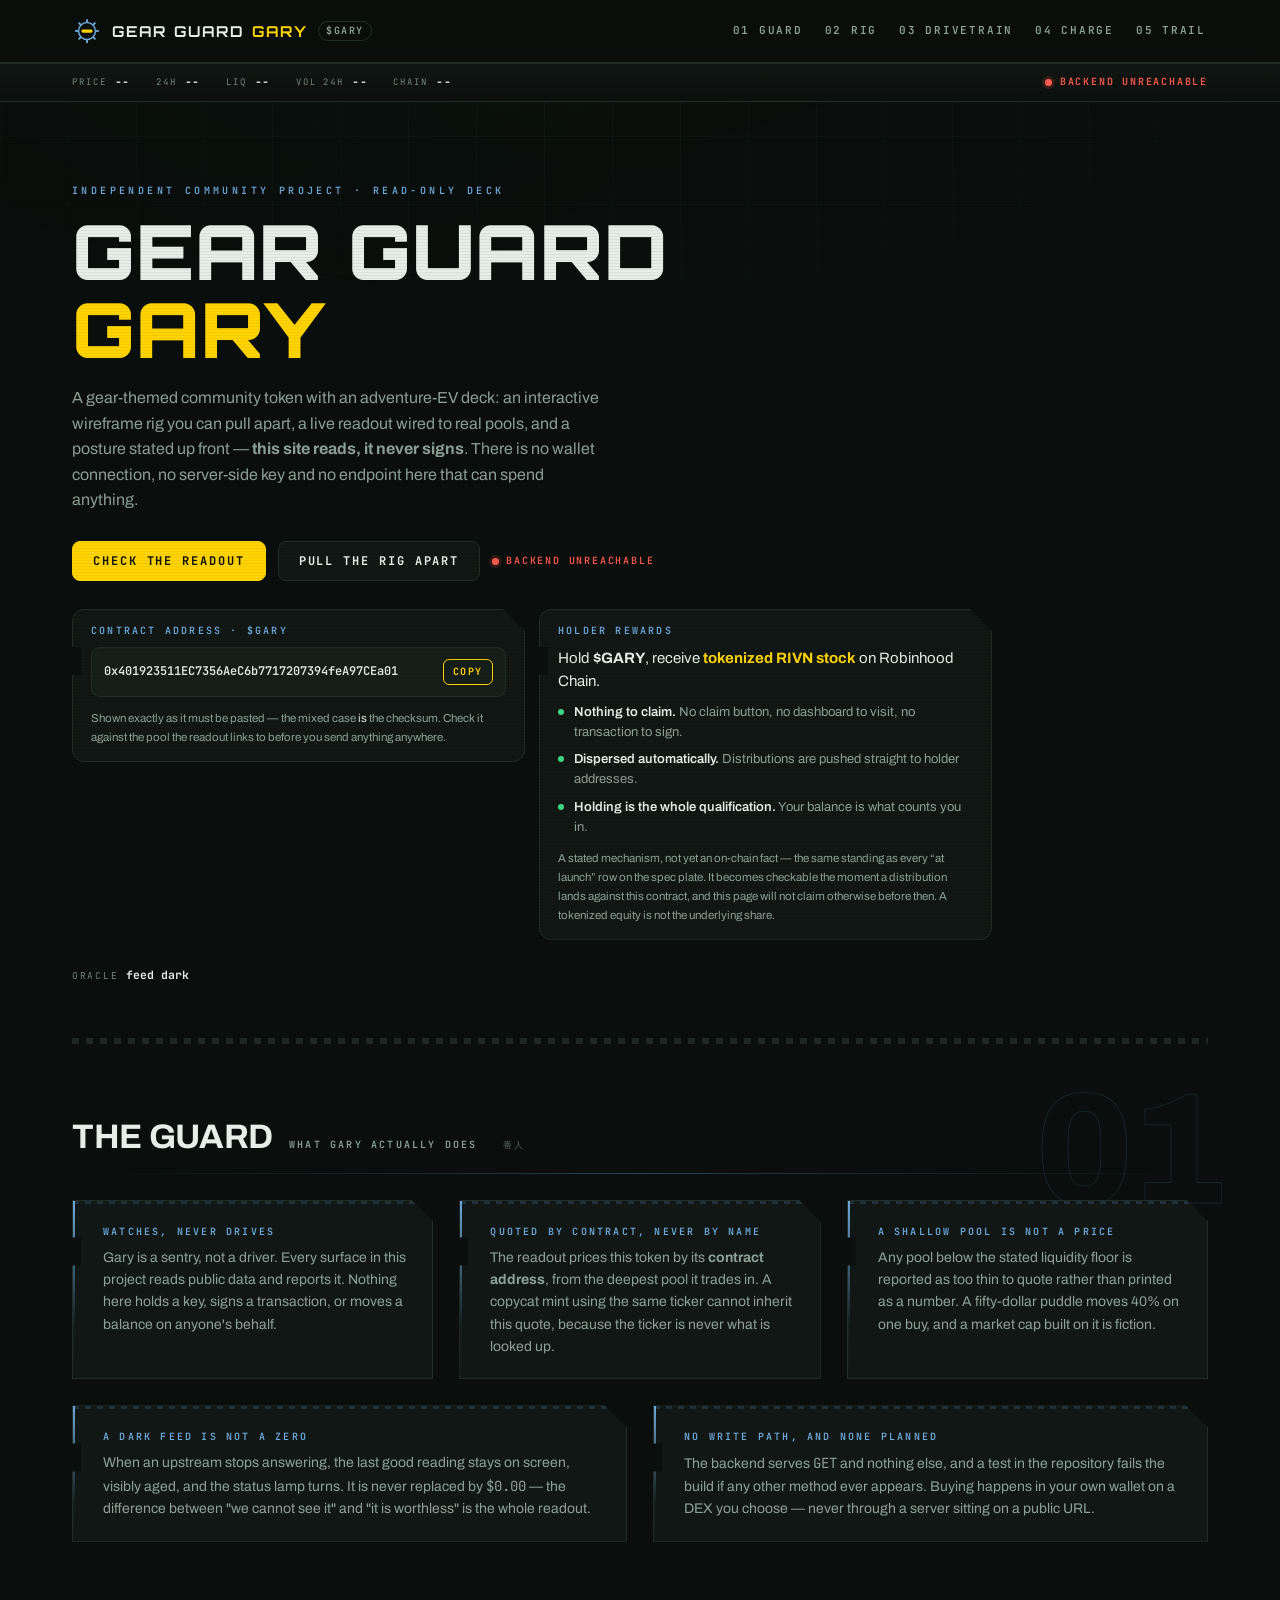
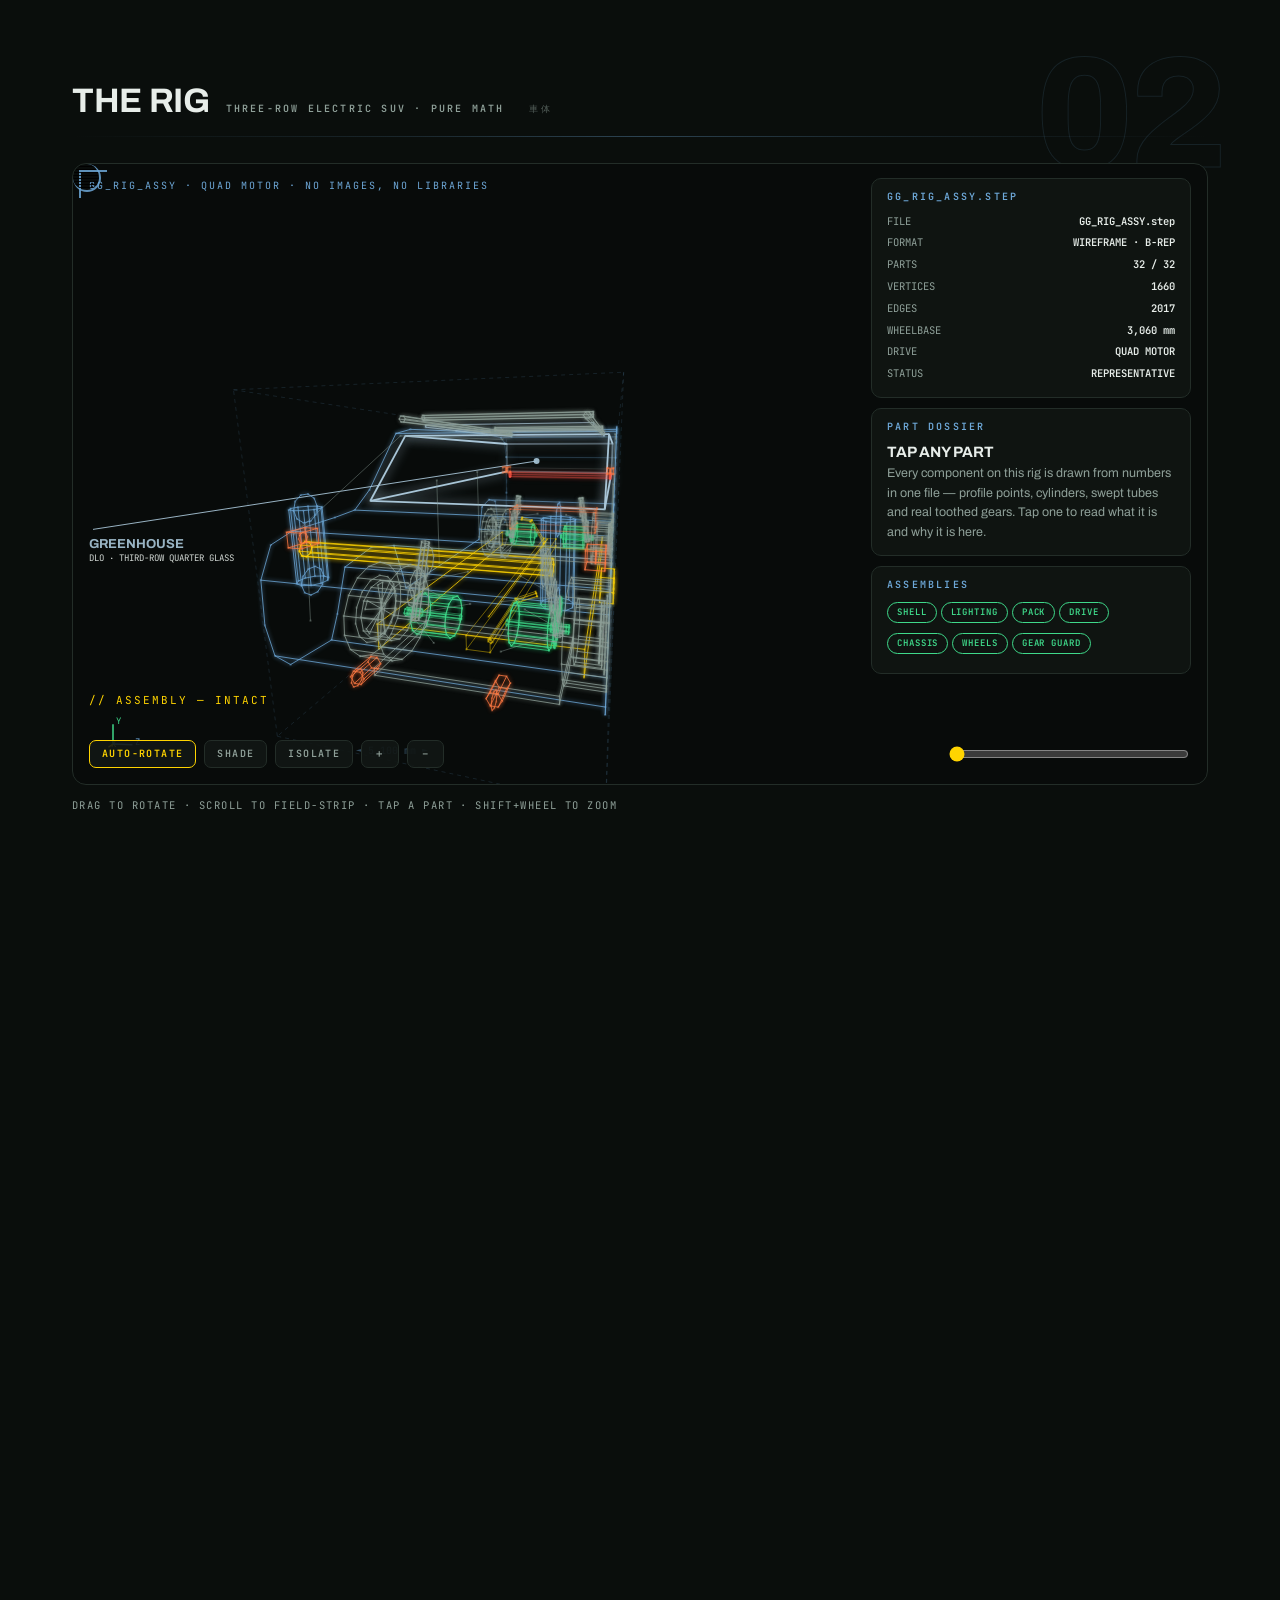
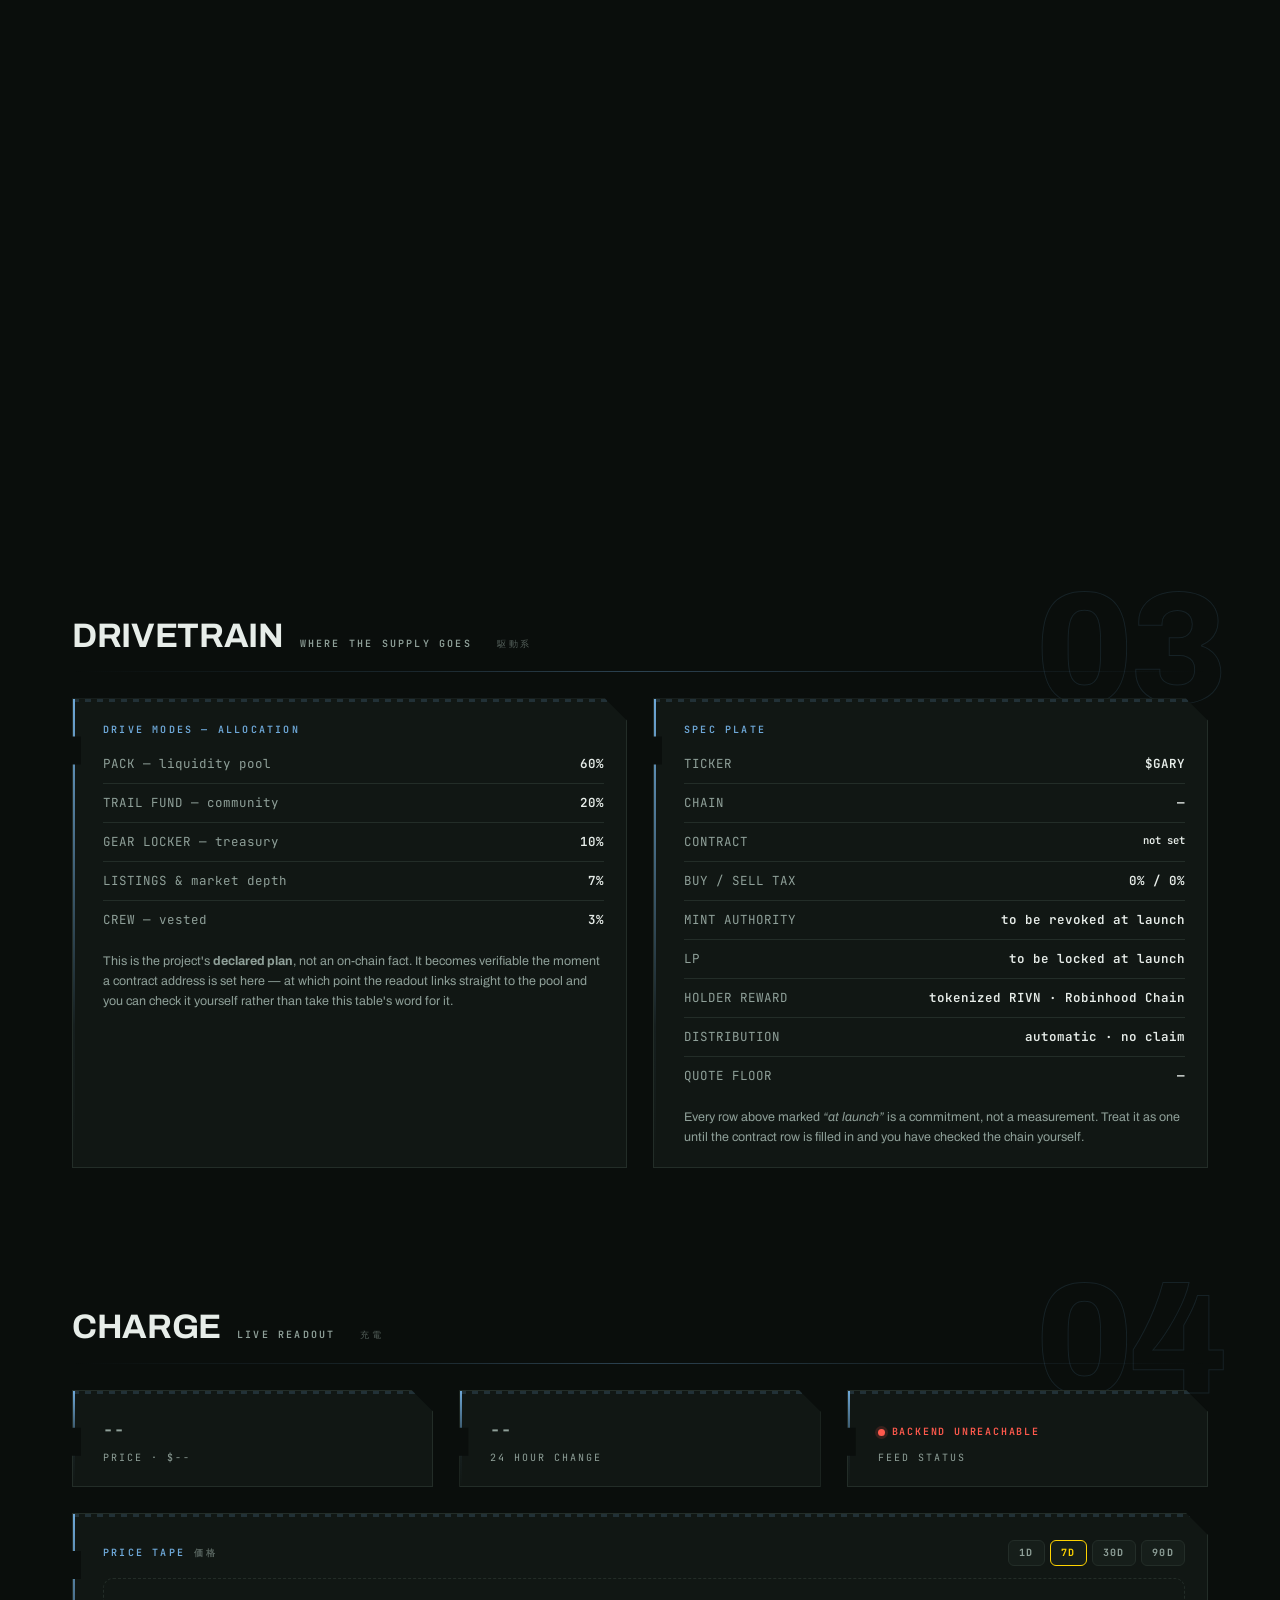
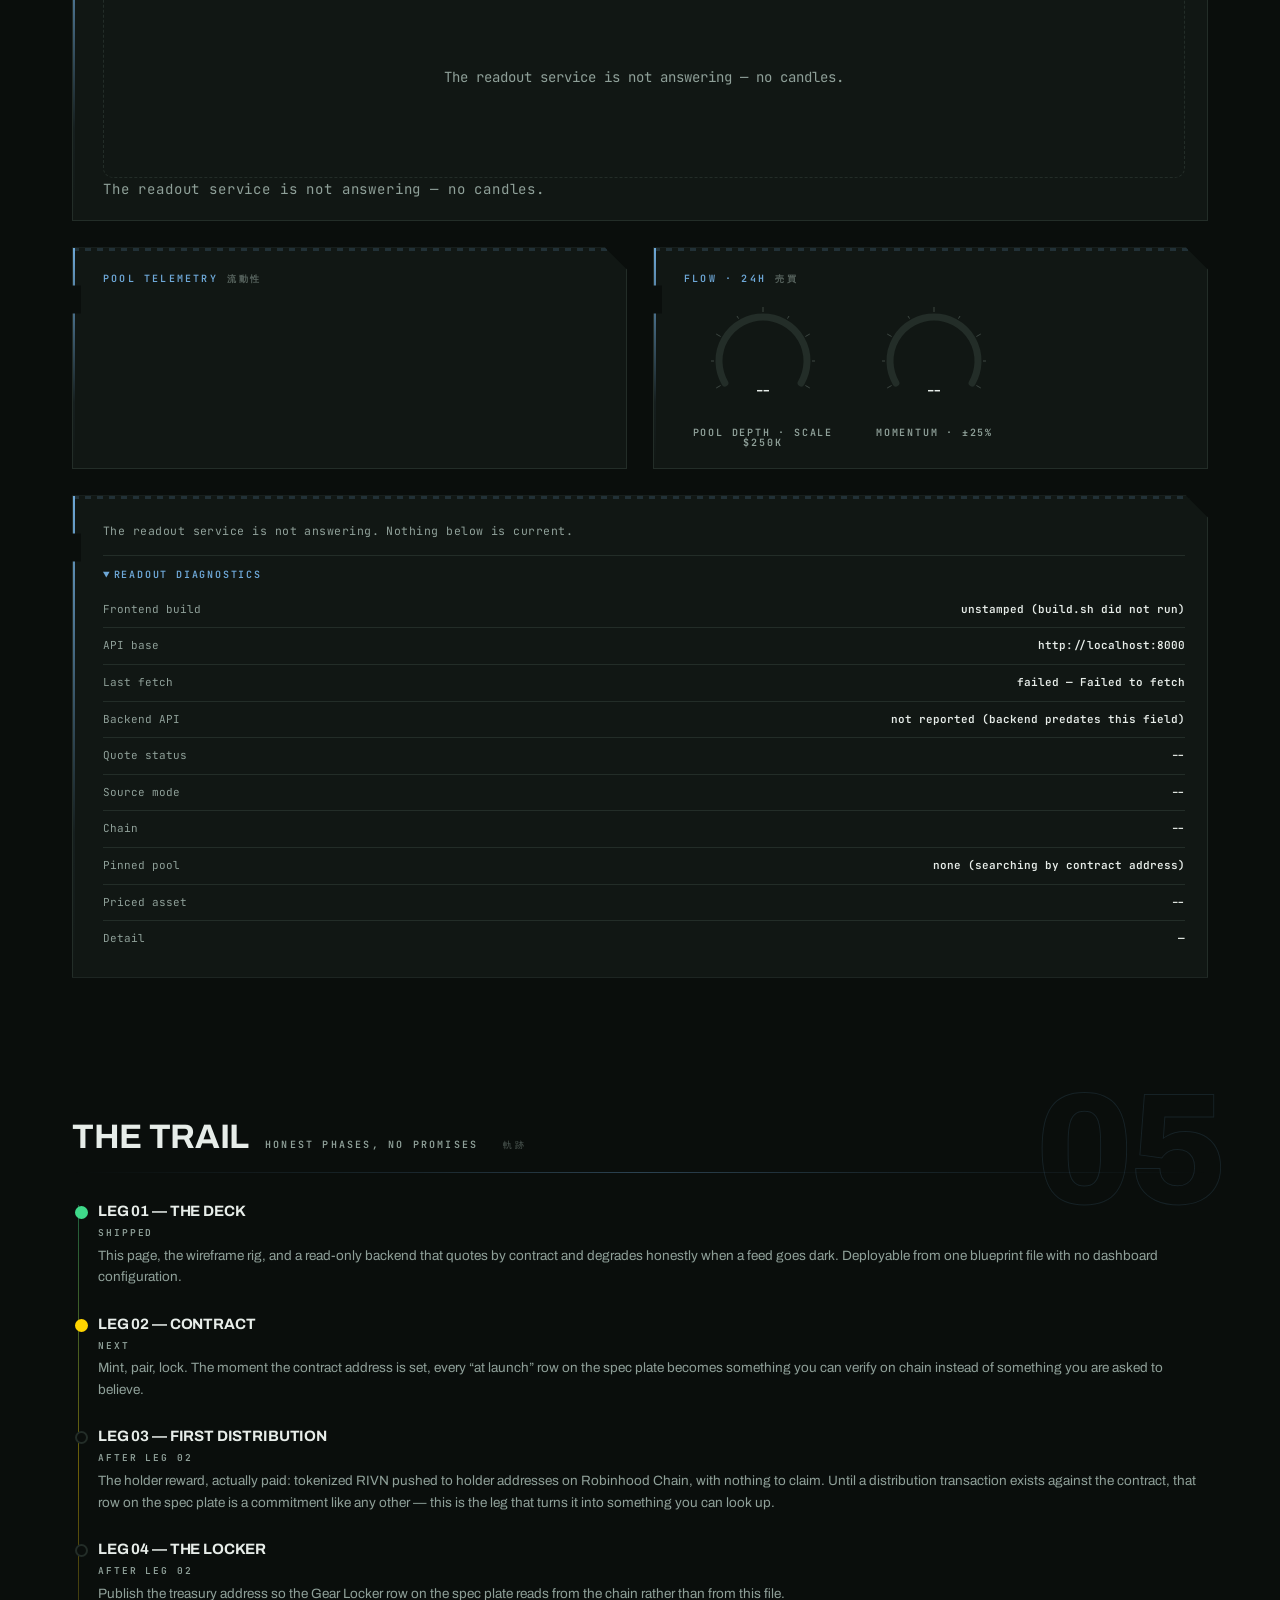
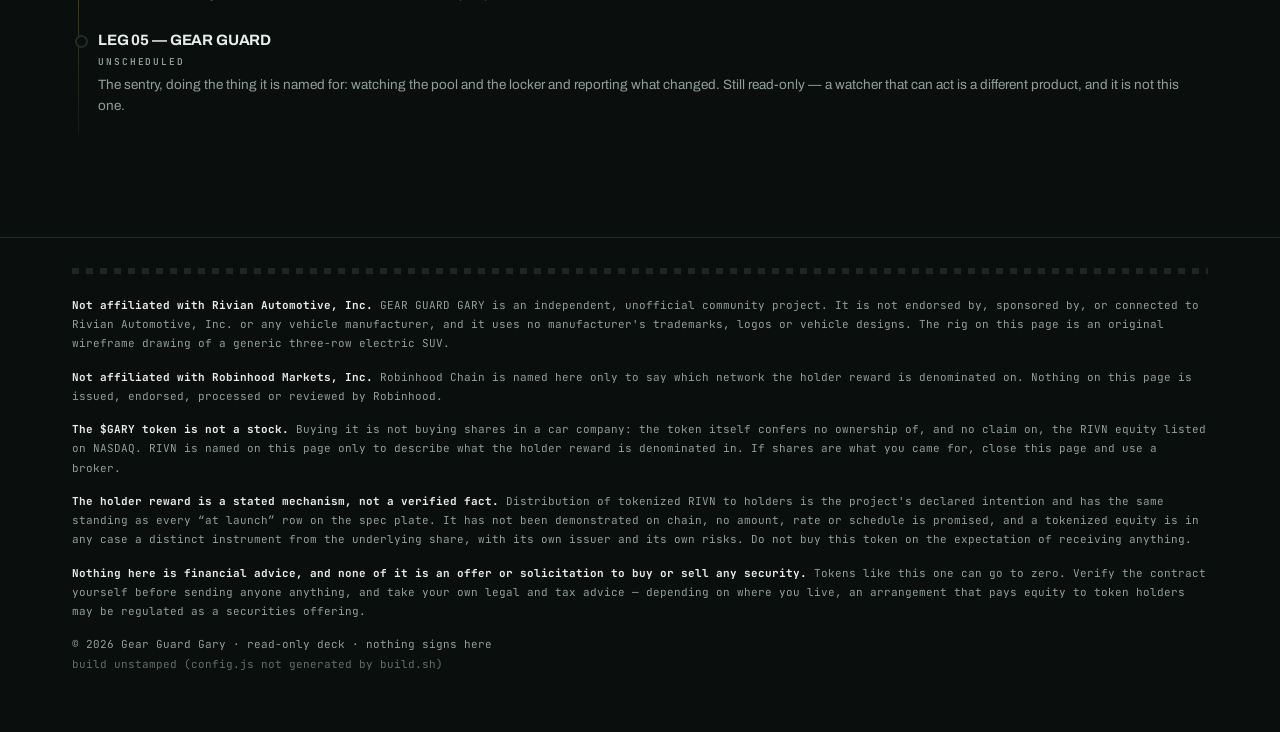
==== commit aaa142ba: "Pin the pool by id, and make a dead readout say why THE LIKELY CAUSE OF THE DEAD CHARGE DECK The quo" ====
--- a/site/index.html
+++ b/site/index.html
@@ -161,7 +161,7 @@
         on one buy, and a market cap built on it is fiction.</p>
       </div>
     </div>
-    <div class="grid g2" style="margin-top:14px">
+    <div class="grid g2" style="margin-top:26px">
       <div class="card"><div class="teeth"></div>
         <h3>A dark feed is not a zero</h3>
         <p>When an upstream stops answering, the last good reading stays on
@@ -291,7 +291,7 @@
     <!-- The tape. Price and volume share ONE x-axis as stacked charts —
          never a dual-axis frame, which would let the two series be slid past
          each other until any story you like appears. -->
-    <div class="card bracketed" style="margin-top:14px"><div class="teeth"></div>
+    <div class="card" style="margin-top:26px"><div class="teeth"></div>
       <div class="chart-head">
         <h3>Price tape<em class="jp">価格</em></h3>
         <div class="range-row mono" id="rangeRow" role="group" aria-label="Chart time range">
@@ -307,7 +307,7 @@
 
     <!-- Metrics. Channel rows rather than a wall of tiles: each carries its
          own meter, so magnitude is visible without reading every number. -->
-    <div class="grid g2" style="margin-top:14px">
+    <div class="grid g2" style="margin-top:26px">
       <div class="card"><div class="teeth"></div>
         <h3>Pool telemetry<em class="jp">流動性</em></h3>
         <div class="chan" id="chanRows"></div>
@@ -322,11 +322,21 @@
       </div>
     </div>
 
-    <div class="card" style="margin-top:14px"><div class="teeth"></div>
+    <div class="card" style="margin-top:26px"><div class="teeth"></div>
       <p class="mono" id="tokStatus" style="font-size:11.5px;letter-spacing:.04em;margin:0">
         Waiting for the readout service…
       </p>
       <p style="margin:10px 0 0"><a id="tokPairLink" class="mono" hidden href="#" rel="noopener" target="_blank" style="font-size:11px;letter-spacing:.12em;color:var(--gg-alloy)">OPEN THE POOL ON THE DEX →</a></p>
+
+      <!-- Readout diagnostics. Opens itself whenever the feed is not live.
+           A dead readout used to present as "--" everywhere with no way to
+           tell a wrong pool id from an unreachable backend from a stale
+           bundle — three completely different problems wearing one face.
+           This names which one it is. -->
+      <details class="diag" id="diag">
+        <summary>Readout diagnostics</summary>
+        <div class="rows" id="diagRows"></div>
+      </details>
     </div>
   </div>
 </section>
--- a/site/assets/css/gg.css
+++ b/site/assets/css/gg.css
@@ -119,16 +119,29 @@
 }
 .bracketed::before { top: 6px; left: 6px; border-right: 0; border-bottom: 0; }
 .bracketed::after { bottom: 6px; right: 6px; border-left: 0; border-top: 0; }
-/* A .card already speaks this lineage through its chamfer and edge bar, and
- * its ::before slot is spent on that bar — so adding brackets there yields a
- * single orphaned corner that reads as a rendering artefact. Cards keep the
- * chamfer; only full-bleed surfaces (the rig) wear brackets. */
+/* Cards never wear brackets: their pseudo-element slots are spent on the edge
+ * bar, and a card already carries this lineage through its own shape. Only
+ * full-bleed surfaces (the rig) get brackets. */
 .card.bracketed::before {
   content: ""; left: 0; top: 0; bottom: 0; width: 2px; height: auto; border: 0;
   background: linear-gradient(180deg, var(--gg-alloy), rgba(110, 168, 216, .05) 70%, transparent);
   opacity: 1;
 }
 .card.bracketed::after { content: none; }
+
+/* The hero panels are the same component, so they wear the same shape. */
+.panel-lite {
+  border-radius: 0;
+  padding: 26px 22px 18px 30px;
+  clip-path: polygon(
+    0 0, calc(100% - 22px) 0, 100% 22px, 100% 100%, 0 100%,
+    0 66px, 9px 66px, 9px 38px, 0 38px
+  );
+}
+.panel-lite::before {
+  content: ""; position: absolute; left: 0; top: 0; bottom: 0; width: 2px;
+  background: linear-gradient(180deg, var(--gg-alloy), rgba(110, 168, 216, .05) 70%, transparent);
+}
 
 /* The JP micro-subtitle. Both lineages independently reached for this (XAT's
  * parts-box subtitles, MangoMatrix's コードでビート), which is why it earns a
@@ -430,28 +443,61 @@
 @media (prefers-reduced-motion: reduce) { .livery { --fill: 1; } }
 
 /* ---------- cards ---------------------------------------------------------- */
-.grid { display: grid; gap: 14px; }
+/* Cards need real air around them: shaped panes read as separate objects only
+ * when the gap is wider than their own notch and chamfer, otherwise the cut
+ * corners of neighbours crowd into each other and the row reads as one broken
+ * surface. */
+.grid { display: grid; gap: 26px; }
 .g3 { grid-template-columns: repeat(3, 1fr); }
 .g2 { grid-template-columns: repeat(2, 1fr); }
-/* Mnemonic's CLIPPED PANE: the top-right corner is cut on a 45° chamfer and a
- * gradient edge bar runs down the left side. This is the single most legible
- * cue of that lineage — the first pass expressed it only as faint corner
- * brackets, which is a cue you have to be told to look for. A pane that is
- * visibly not a rectangle is one you cannot miss.
- *
- * clip-path replaces border-radius here: the two do not compose, and a
- * rounded rect wins visually, cancelling the chamfer. */
+/* ---------- the SD-card pane ----------------------------------------------
+ * Cards are shaped as memory cards: the clipped corner, the write-protect
+ * notch cut into the left edge, and a contact strip along the top. It reads
+ * as a component you could physically pull out of a slot, which suits a deck
+ * whose whole fiction is instrumentation — and it carries the Mnemonic
+ * clipped-pane cue at the same time, so the two ideas cost one shape.
+ *
+ * Three things make it read as a card rather than a rectangle with a corner
+ * missing, and it needs all three:
+ *   1. the chamfer, big enough to be deliberate (22px, not 8px)
+ *   2. the notch on the left edge — this is the part people actually
+ *      recognise, and without it the chamfer alone just looks clipped
+ *   3. the contact fingers along the top
+ *
+ * clip-path replaces border-radius: the two do not compose, and a rounded
+ * rect wins visually, cancelling the chamfer. The notch is cut in the same
+ * path, walking back UP the left edge after the bottom-left corner. */
 .card {
   background: var(--gg-panel); border: 1px solid var(--gg-line);
-  border-radius: 0; padding: 18px 18px 16px 22px; position: relative; overflow: hidden;
-  clip-path: polygon(0 0, calc(100% - 14px) 0, 100% 14px, 100% 100%, 0 100%);
-}
-/* The edge bar. Alloy at the top fading out downward — light entering the
- * pane from one side, not a decorative stripe. */
+  border-radius: 0; padding: 26px 22px 20px 30px; position: relative; overflow: hidden;
+  clip-path: polygon(
+    0 0,
+    calc(100% - 22px) 0,      /* toward the clipped corner */
+    100% 22px,                /* the chamfer */
+    100% 100%,
+    0 100%,
+    0 66px,                   /* up the left edge to the notch */
+    9px 66px,
+    9px 38px,                 /* the write-protect notch */
+    0 38px
+  );
+}
+/* The edge bar — light entering the pane from one side, not a decorative
+ * stripe. The notch interrupts it, exactly as a slider would. */
 .card::before {
   content: ""; position: absolute; left: 0; top: 0; bottom: 0; width: 2px;
   background: linear-gradient(180deg, var(--gg-alloy), rgba(110, 168, 216, .05) 70%, transparent);
   z-index: 1;
+}
+/* Contact fingers. Alloy, NOT gold: real SD contacts are gold, but compass
+ * yellow is this deck's one go-colour and spending it on chrome would cost
+ * the CTA and the live lamp their scarcity. The shape carries the reference
+ * on its own. */
+.card > .teeth {
+  position: absolute; top: 0; left: 30px; right: 34px; height: 11px;
+  background: repeating-linear-gradient(90deg,
+    rgba(110, 168, 216, .32) 0 6px, transparent 6px 12px);
+  opacity: 1;
 }
 .card > .teeth { position: absolute; inset: 0 0 auto 0; height: 3px; opacity: .55; }
 .card h3 {
@@ -592,6 +638,15 @@
   border-bottom: 1px solid var(--gg-line);
 }
 .chart-table td { color: var(--gg-muted); border-bottom: 1px solid rgba(35, 45, 40, .5); }
+
+/* ---------- readout diagnostics ------------------------------------------- */
+.diag { margin-top: 14px; border-top: 1px solid var(--gg-line); padding-top: 10px; }
+.diag summary {
+  cursor: pointer; font: 600 10px/1 var(--gg-mono); letter-spacing: .18em;
+  text-transform: uppercase; color: var(--gg-alloy); padding: 4px 0;
+}
+.diag .rows { margin-top: 8px; font-size: 11px; }
+.diag .r b { word-break: break-all; max-width: 62%; }
 
 /* ---------- channel rows (pool telemetry) --------------------------------- */
 .chan-row {
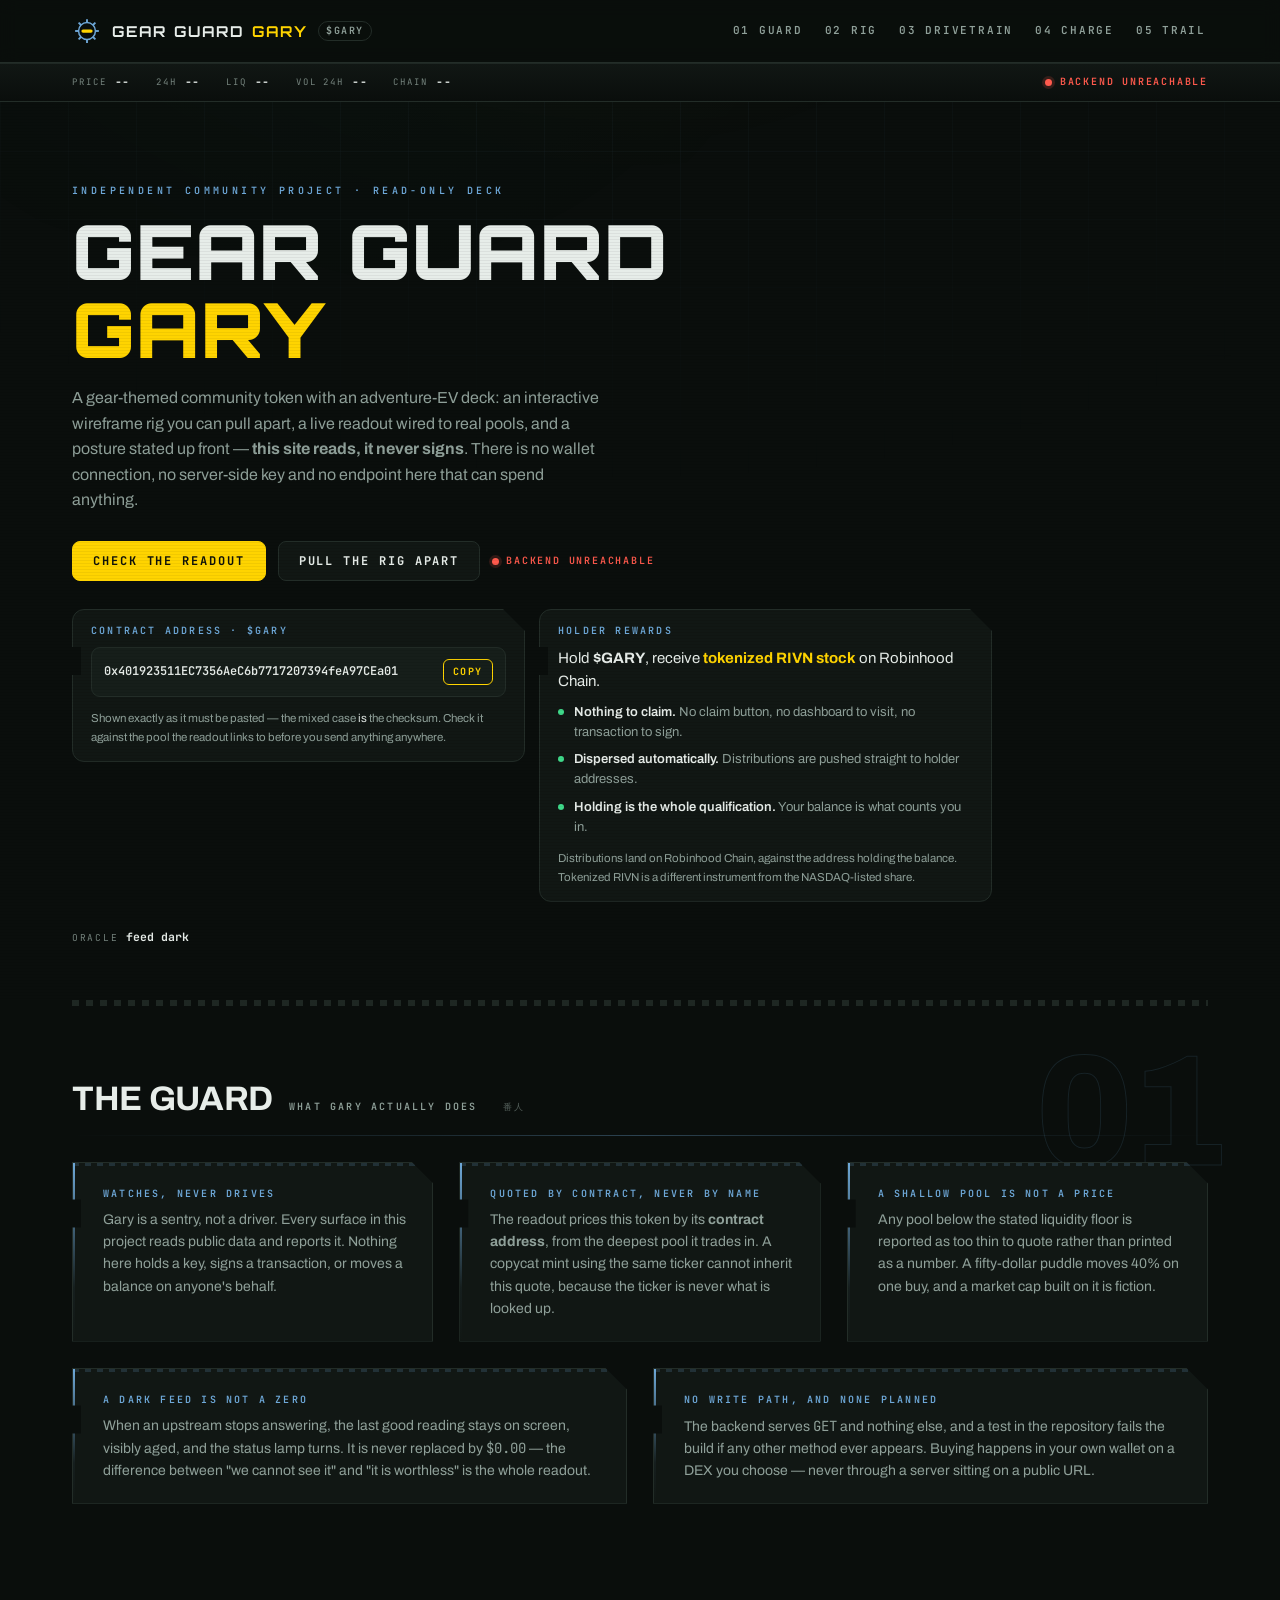
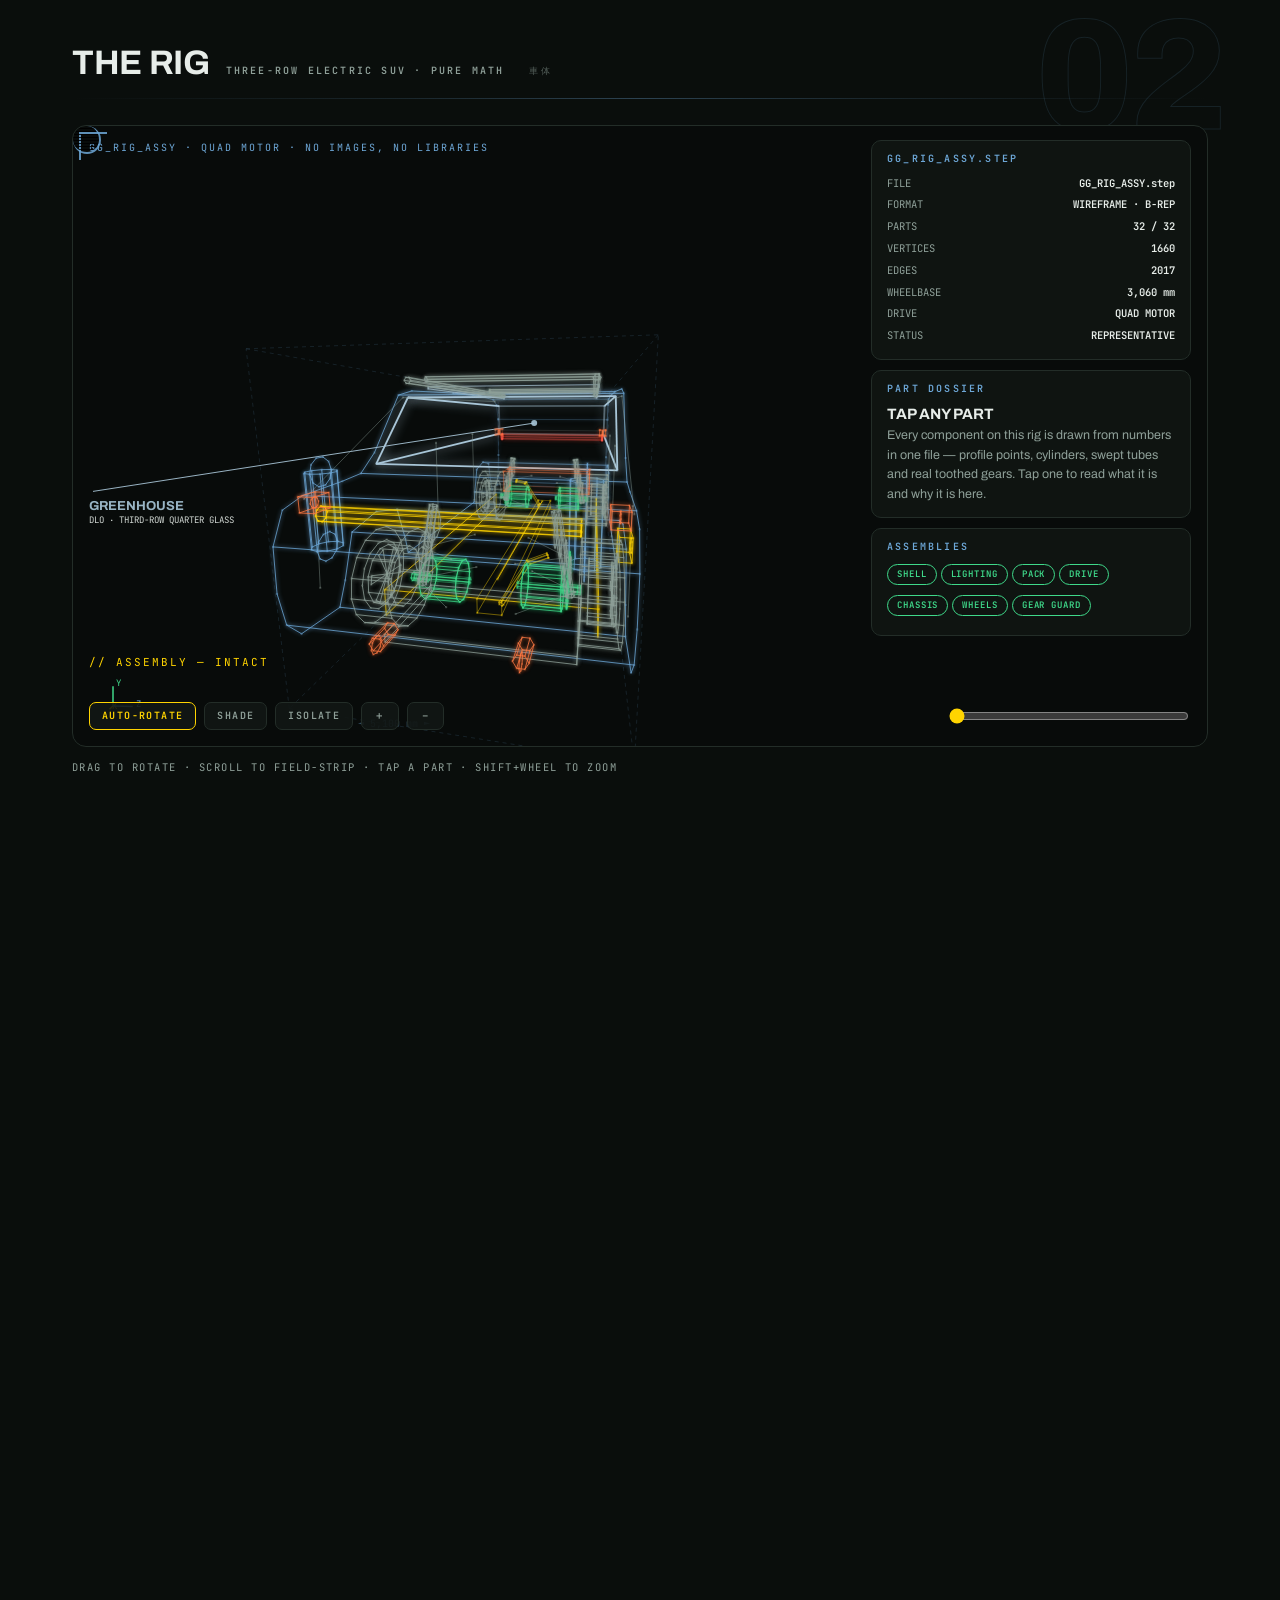
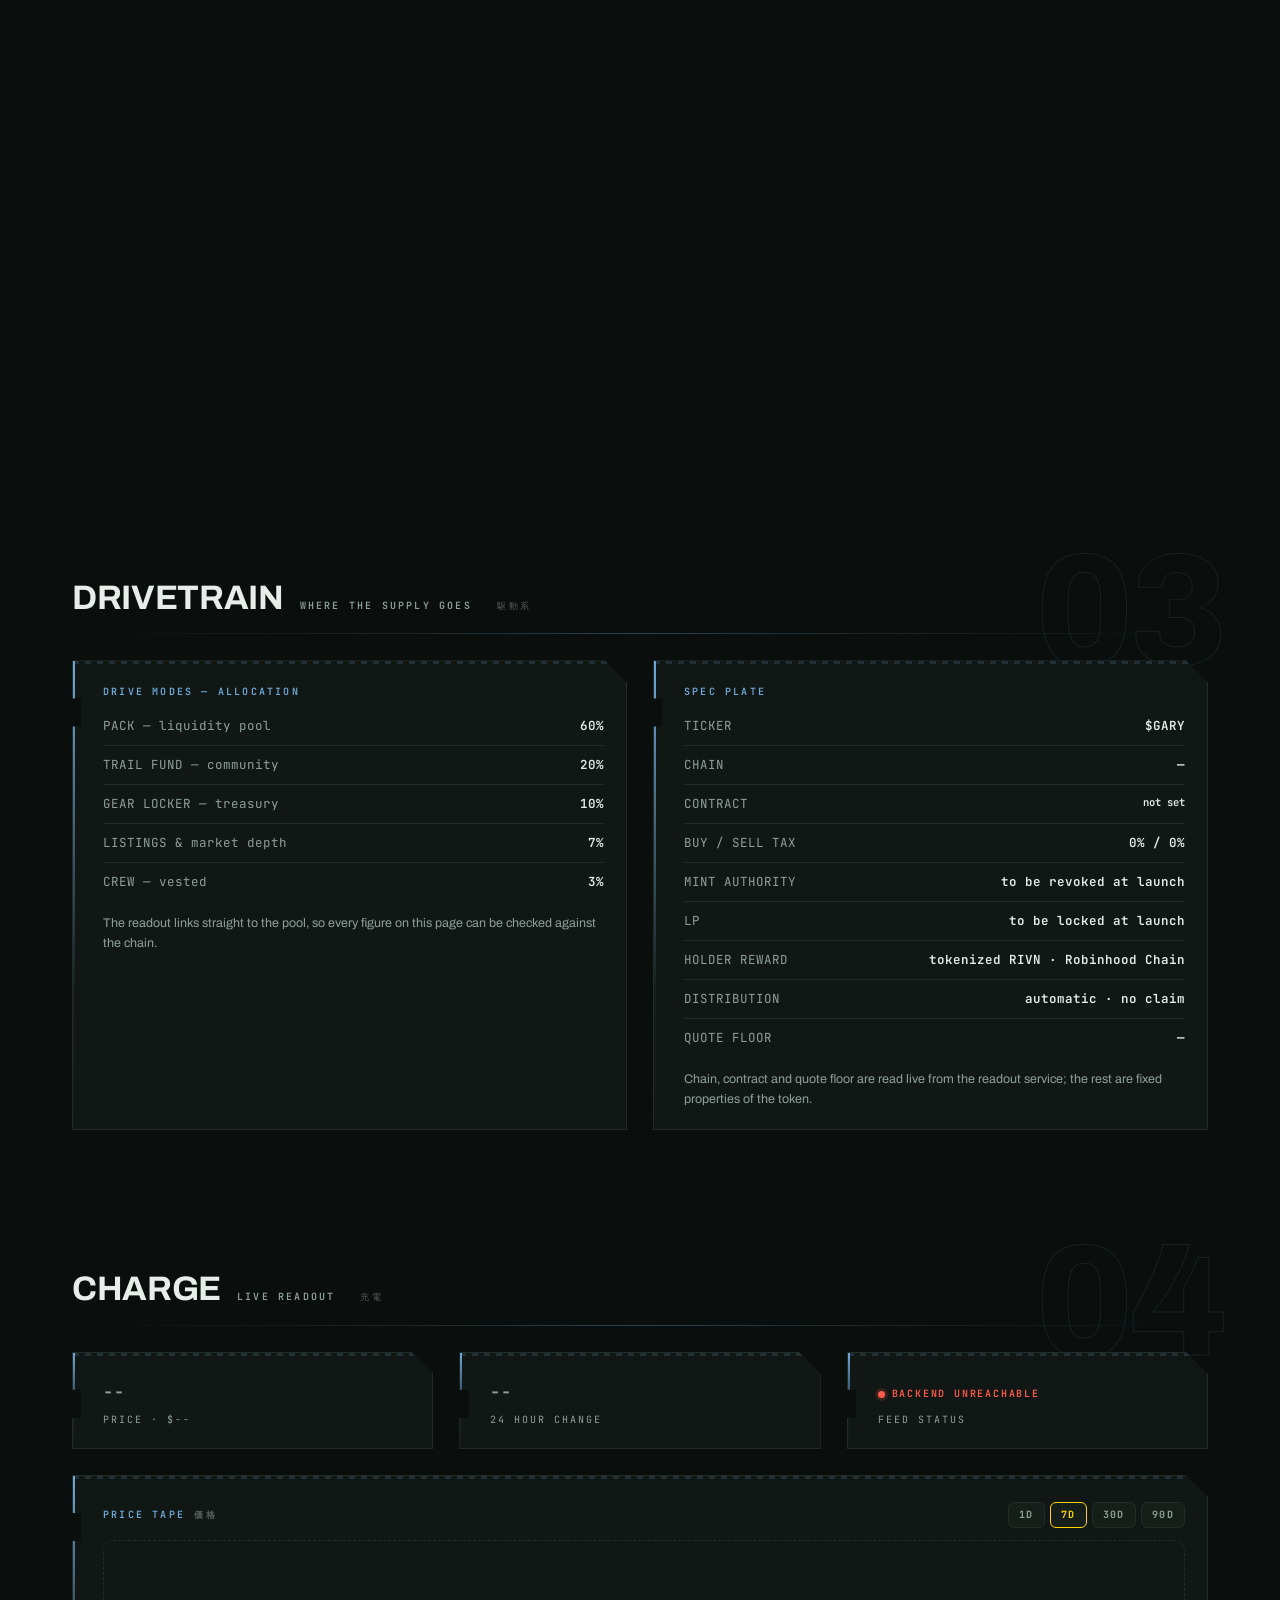
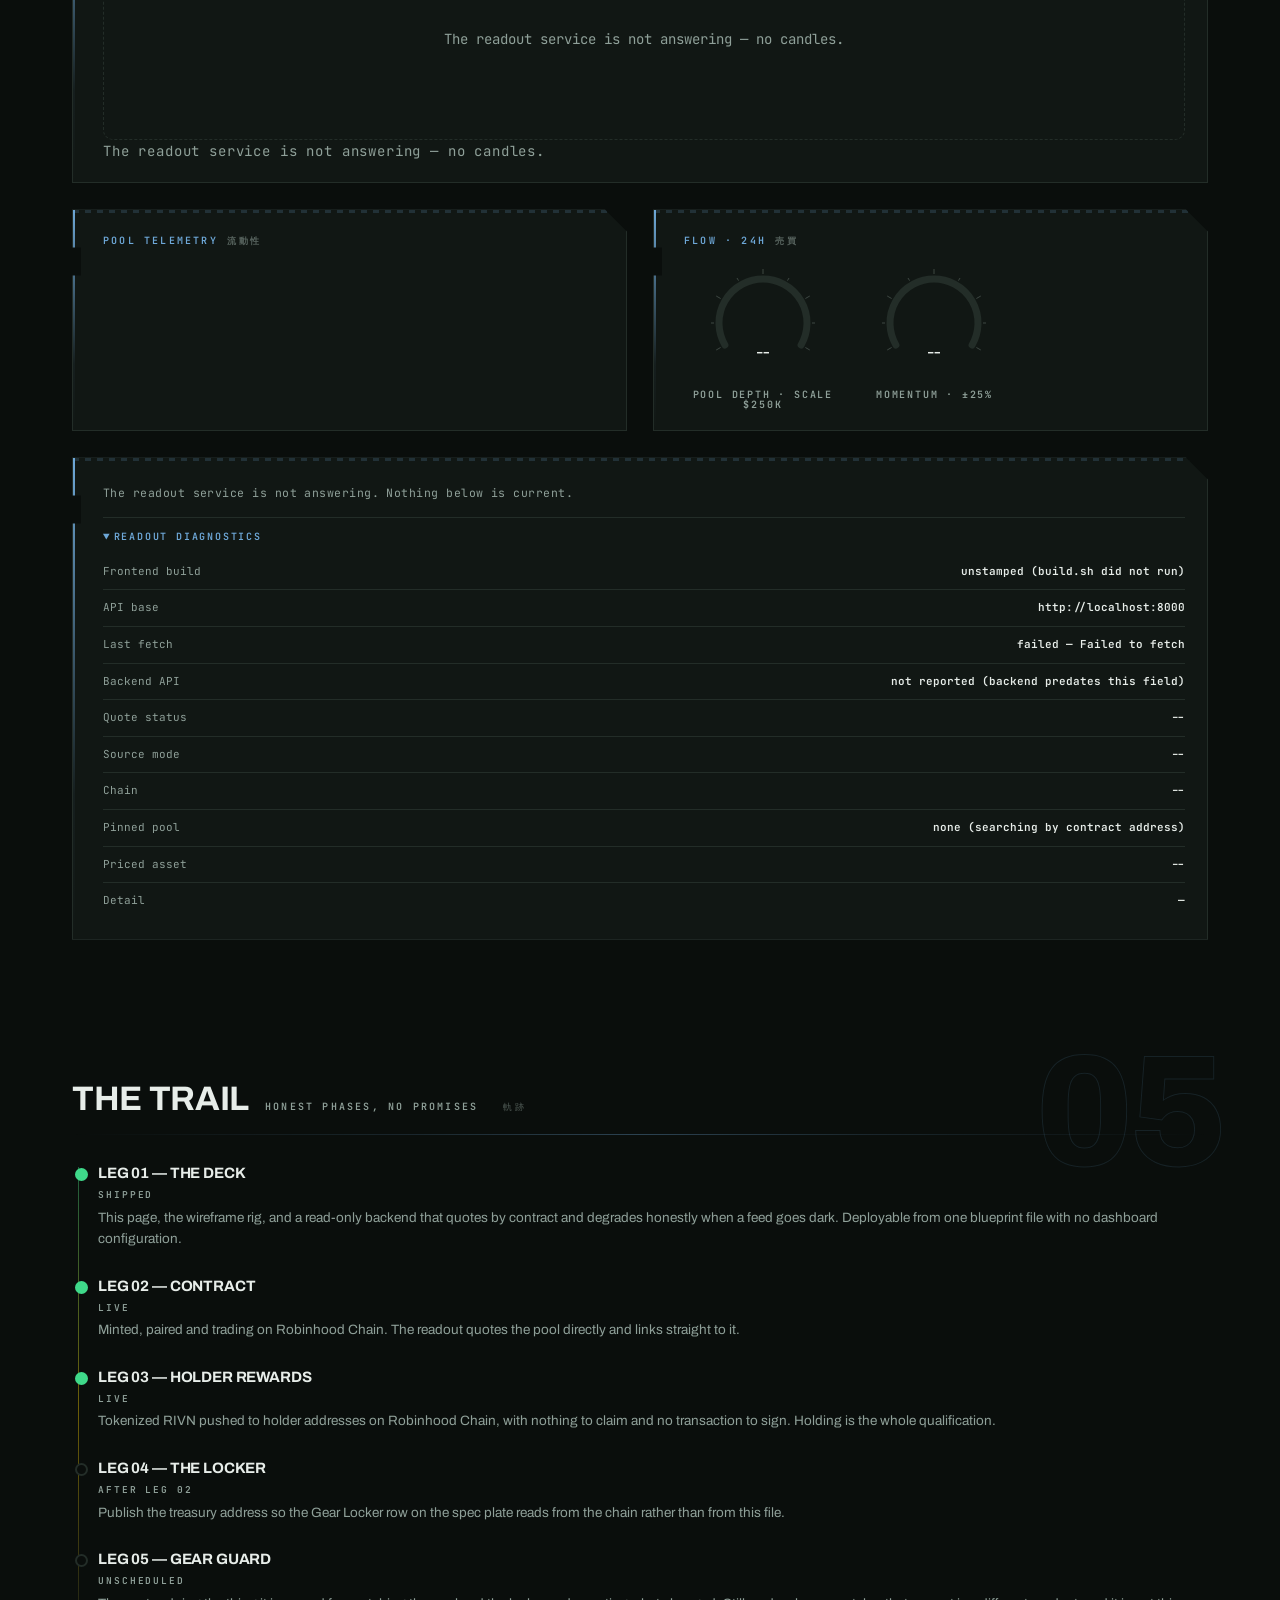
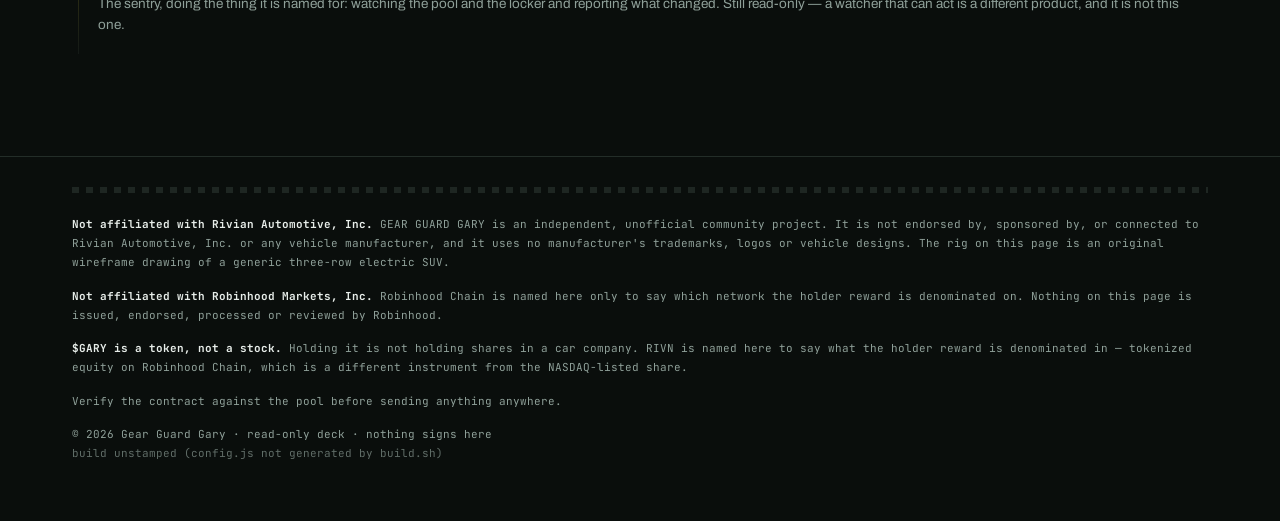
==== commit c97bc575: "Drop the hedges now that the reward is verified The holder reward is live, so copy framing it as an " ====
--- a/site/index.html
+++ b/site/index.html
@@ -115,11 +115,9 @@
           <li><b>Holding is the whole qualification.</b> Your balance is what counts you in.</li>
         </ul>
         <p class="panel-note">
-          A stated mechanism, not yet an on-chain fact — the same standing as
-          every “at launch” row on the spec plate. It becomes checkable the
-          moment a distribution lands against this contract, and this page will
-          not claim otherwise before then. A tokenized equity is not the
-          underlying share.
+          Distributions land on Robinhood Chain, against the address holding
+          the balance. Tokenized RIVN is a different instrument from the
+          NASDAQ-listed share.
         </p>
       </div>
     </div>
@@ -238,10 +236,8 @@
           <div class="r"><span>CREW — vested</span><b>3%</b></div>
         </div>
         <p style="margin-top:12px;font-size:12.5px">
-          This is the project's <b>declared plan</b>, not an on-chain fact. It
-          becomes verifiable the moment a contract address is set here — at
-          which point the readout links straight to the pool and you can check
-          it yourself rather than take this table's word for it.
+          The readout links straight to the pool, so every figure on this page
+          can be checked against the chain.
         </p>
       </div>
       <div class="card"><div class="teeth"></div>
@@ -258,9 +254,8 @@
           <div class="r"><span>QUOTE FLOOR</span><b id="tokFloor">—</b></div>
         </div>
         <p style="margin-top:12px;font-size:12.5px">
-          Every row above marked <i>“at launch”</i> is a commitment, not a
-          measurement. Treat it as one until the contract row is filled in and
-          you have checked the chain yourself.
+          Chain, contract and quote floor are read live from the readout
+          service; the rest are fixed properties of the token.
         </p>
       </div>
     </div>
@@ -355,21 +350,18 @@
         contract and degrades honestly when a feed goes dark. Deployable from
         one blueprint file with no dashboard configuration.</p>
       </div>
-      <div class="leg" data-state="live">
+      <div class="leg" data-state="done">
         <h4>Leg 02 — Contract</h4>
-        <div class="when">Next</div>
-        <p>Mint, pair, lock. The moment the contract address is set, every
-        “at launch” row on the spec plate becomes something you can verify on
-        chain instead of something you are asked to believe.</p>
-      </div>
-      <div class="leg">
-        <h4>Leg 03 — First distribution</h4>
-        <div class="when">After leg 02</div>
-        <p>The holder reward, actually paid: tokenized RIVN pushed to holder
-        addresses on Robinhood Chain, with nothing to claim. Until a
-        distribution transaction exists against the contract, that row on the
-        spec plate is a commitment like any other — this is the leg that turns
-        it into something you can look up.</p>
+        <div class="when">Live</div>
+        <p>Minted, paired and trading on Robinhood Chain. The readout quotes
+        the pool directly and links straight to it.</p>
+      </div>
+      <div class="leg" data-state="done">
+        <h4>Leg 03 — Holder rewards</h4>
+        <div class="when">Live</div>
+        <p>Tokenized RIVN pushed to holder addresses on Robinhood Chain, with
+        nothing to claim and no transaction to sign. Holding is the whole
+        qualification.</p>
       </div>
       <div class="leg">
         <h4>Leg 04 — The locker</h4>
@@ -404,24 +396,12 @@
         named here only to say which network the holder reward is denominated
         on. Nothing on this page is issued, endorsed, processed or reviewed by
         Robinhood.</p>
-        <p><b>The $GARY token is not a stock.</b> Buying it is not buying shares
-        in a car company: the token itself confers no ownership of, and no
-        claim on, the RIVN equity listed on NASDAQ. RIVN is named on this page
-        only to describe what the holder reward is denominated in. If shares
-        are what you came for, close this page and use a broker.</p>
-        <p><b>The holder reward is a stated mechanism, not a verified fact.</b>
-        Distribution of tokenized RIVN to holders is the project's declared
-        intention and has the same standing as every “at launch” row on the
-        spec plate. It has not been demonstrated on chain, no amount, rate or
-        schedule is promised, and a tokenized equity is in any case a distinct
-        instrument from the underlying share, with its own issuer and its own
-        risks. Do not buy this token on the expectation of receiving anything.</p>
-        <p><b>Nothing here is financial advice, and none of it is an offer or
-        solicitation to buy or sell any security.</b> Tokens like this one can
-        go to zero. Verify the contract yourself before sending anyone
-        anything, and take your own legal and tax advice — depending on where
-        you live, an arrangement that pays equity to token holders may be
-        regulated as a securities offering.</p>
+        <p><b>$GARY is a token, not a stock.</b> Holding it is not holding
+        shares in a car company. RIVN is named here to say what the holder
+        reward is denominated in — tokenized equity on Robinhood Chain, which
+        is a different instrument from the NASDAQ-listed share.</p>
+        <p>Verify the contract against the pool before sending anything
+        anywhere.</p>
         <p style="color:var(--gg-muted)">© <span id="yr">2026</span> Gear Guard Gary · read-only deck · nothing signs here<br>
         <span id="buildStamp" style="opacity:.65">build —</span></p>
       </div>
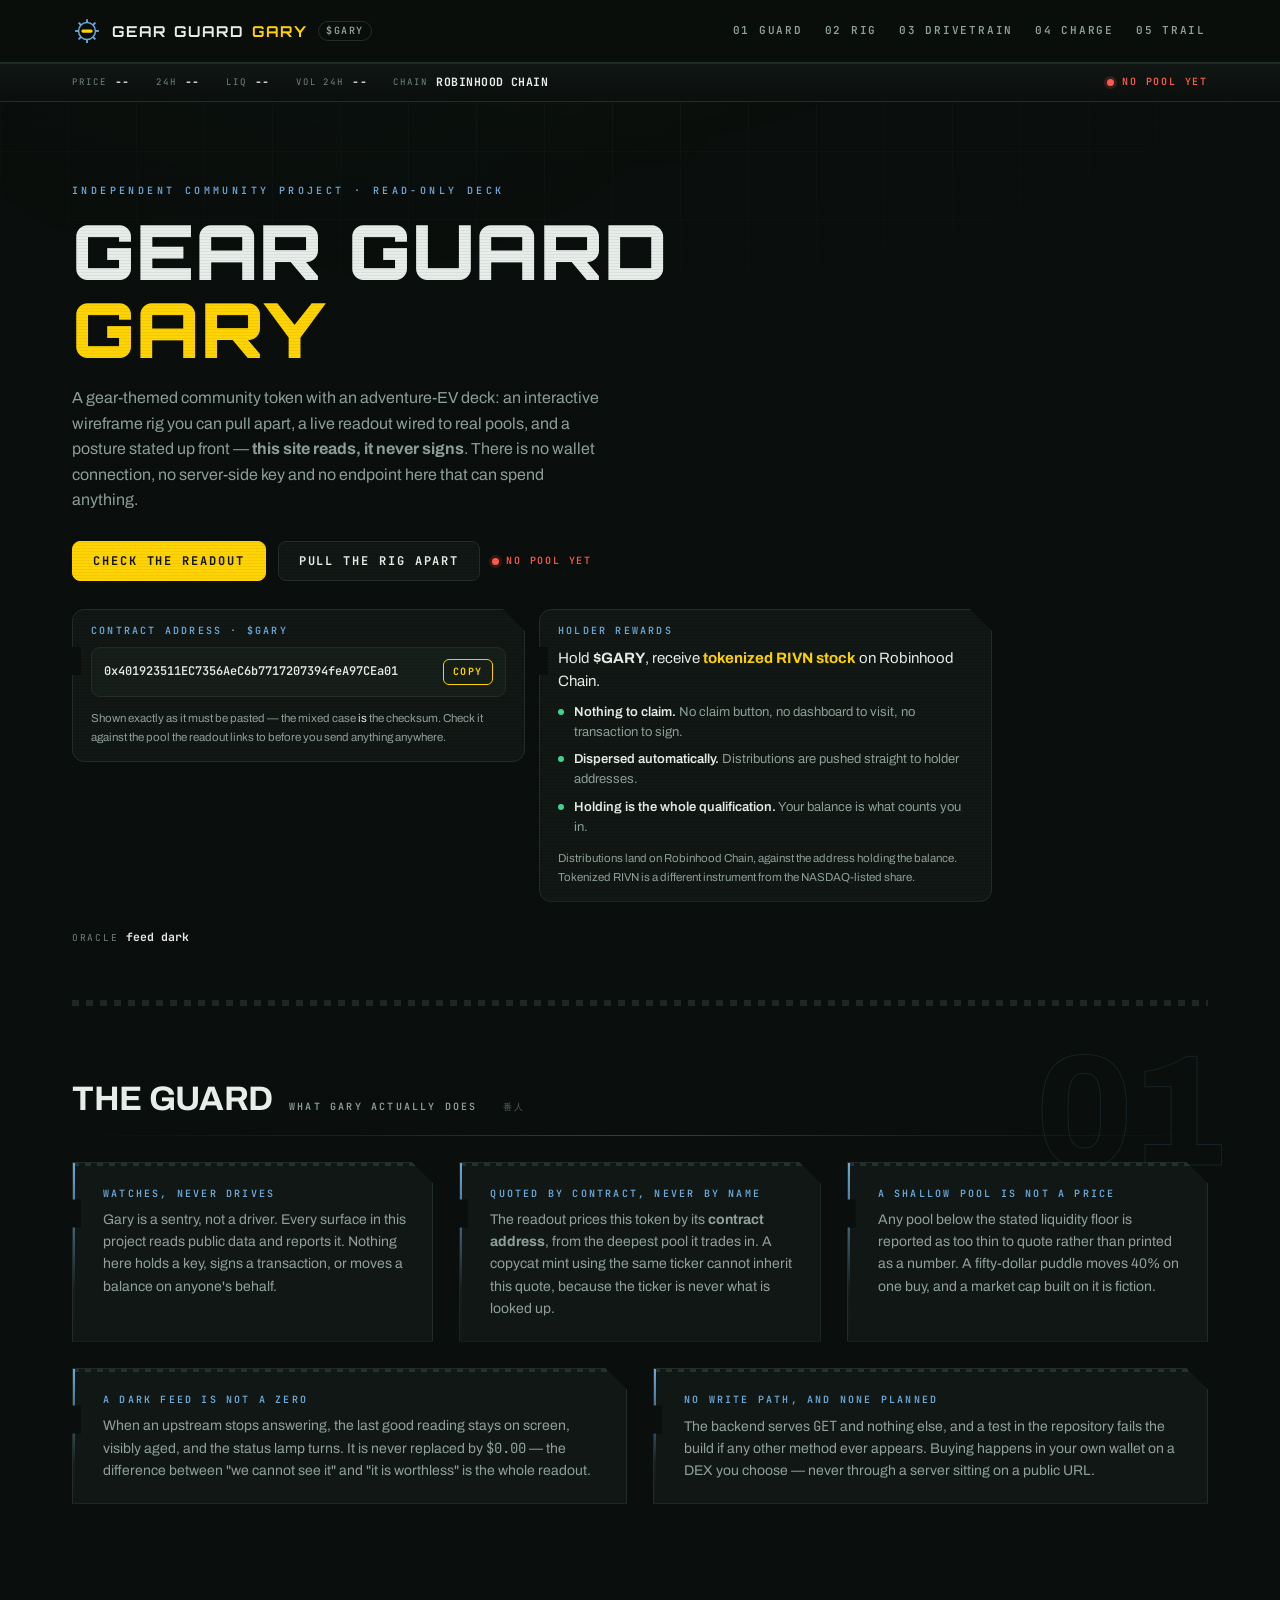
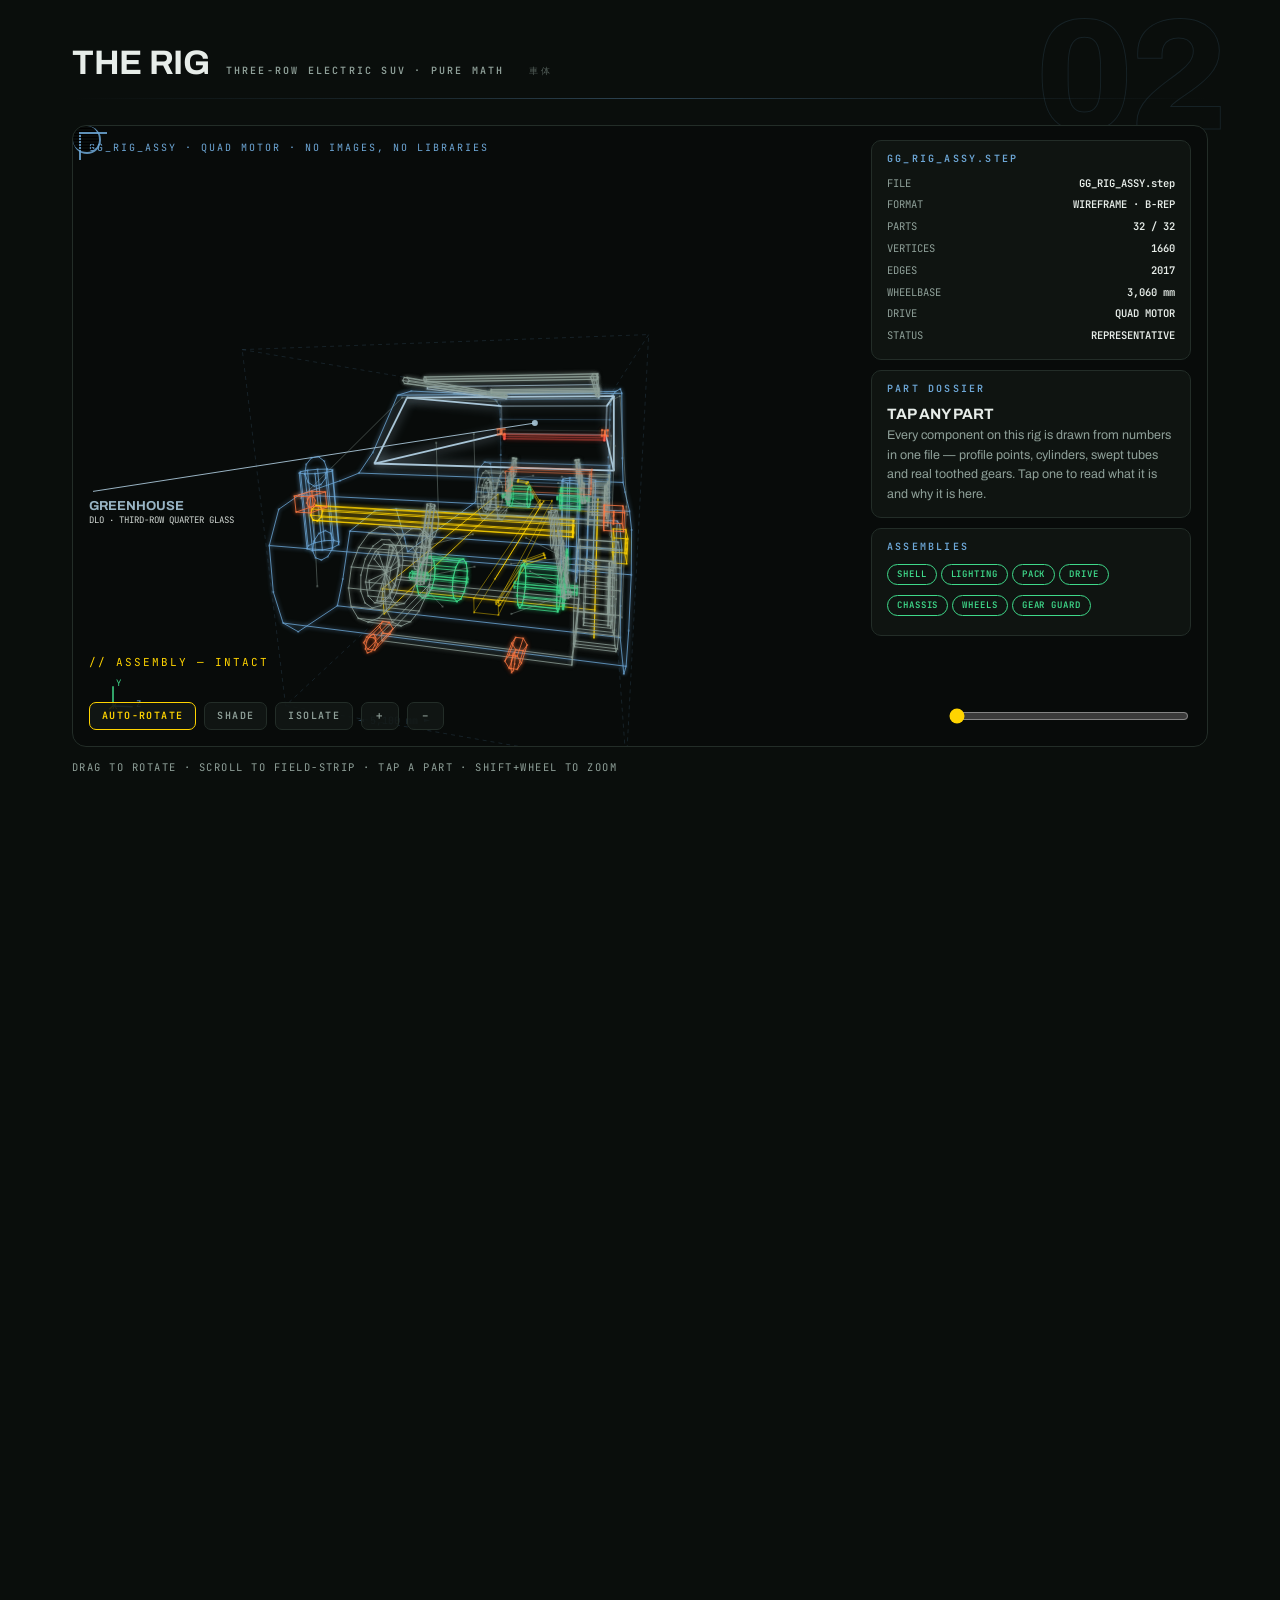
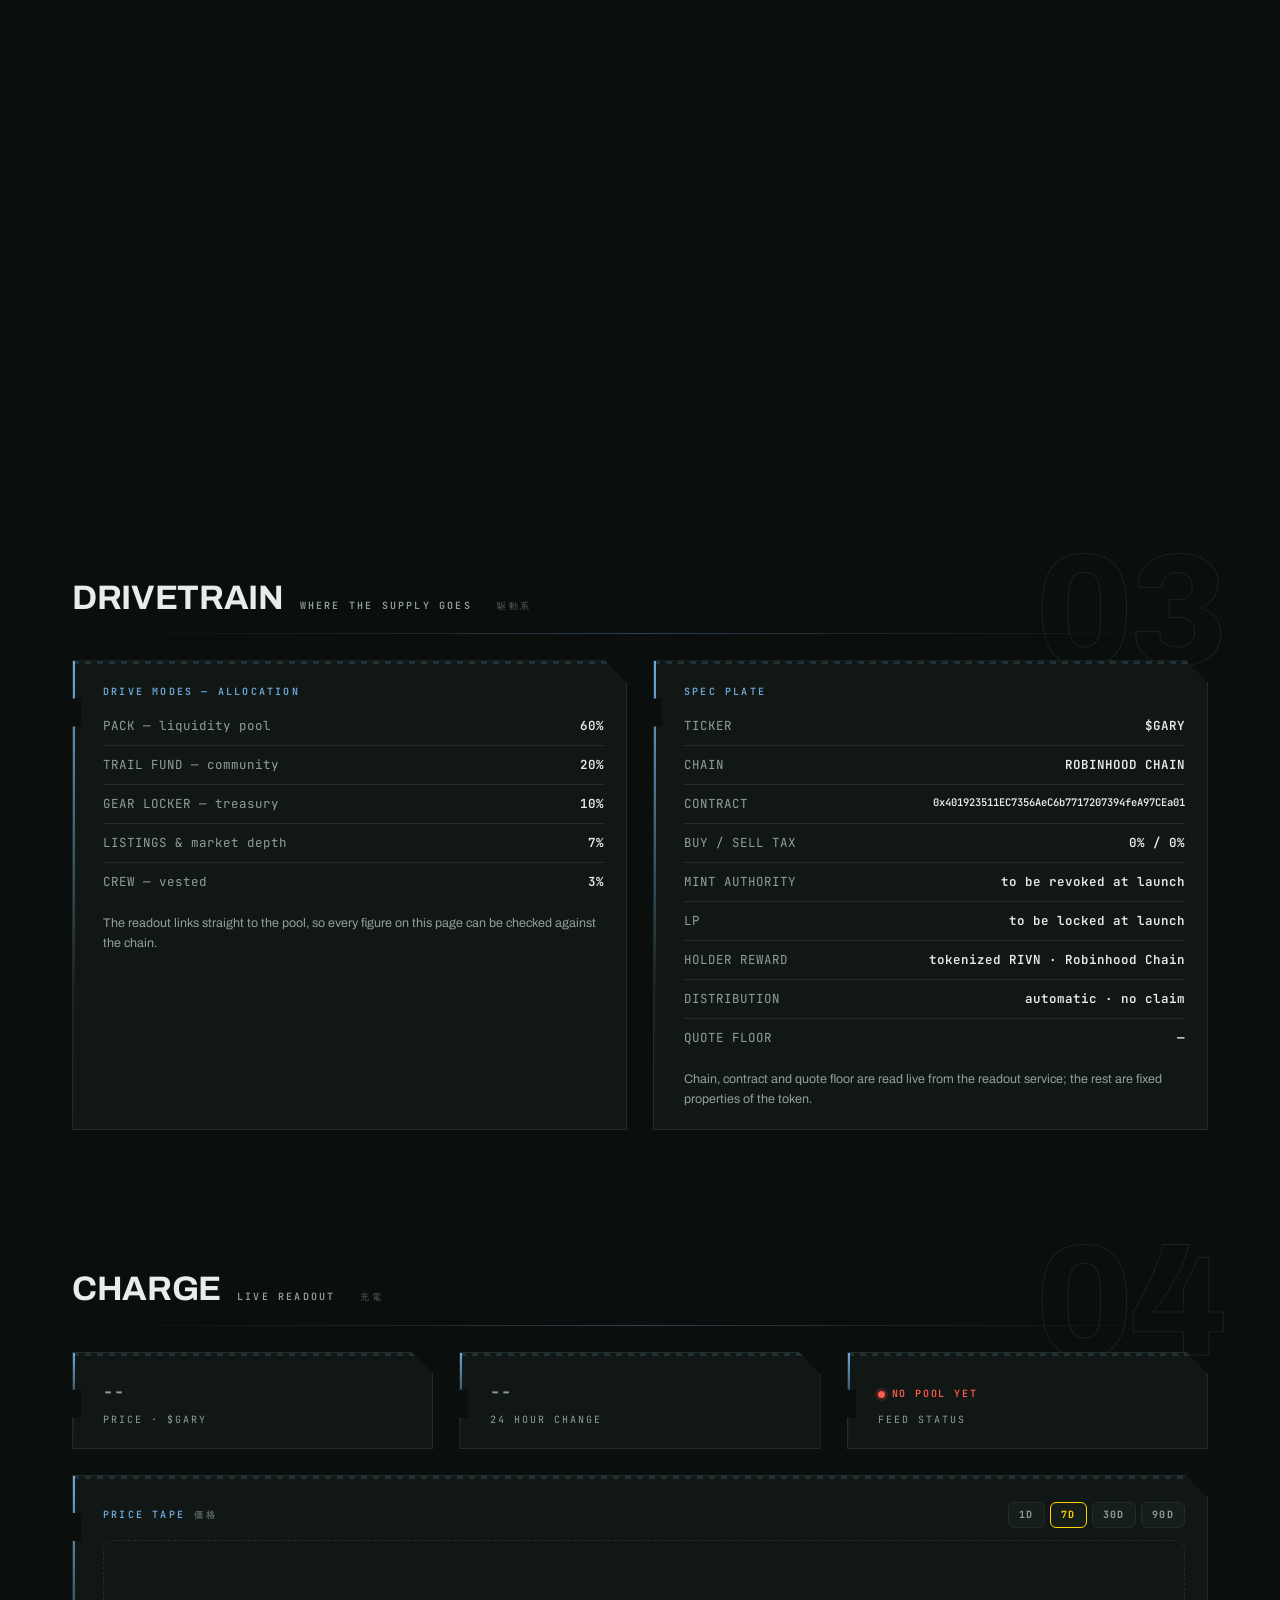
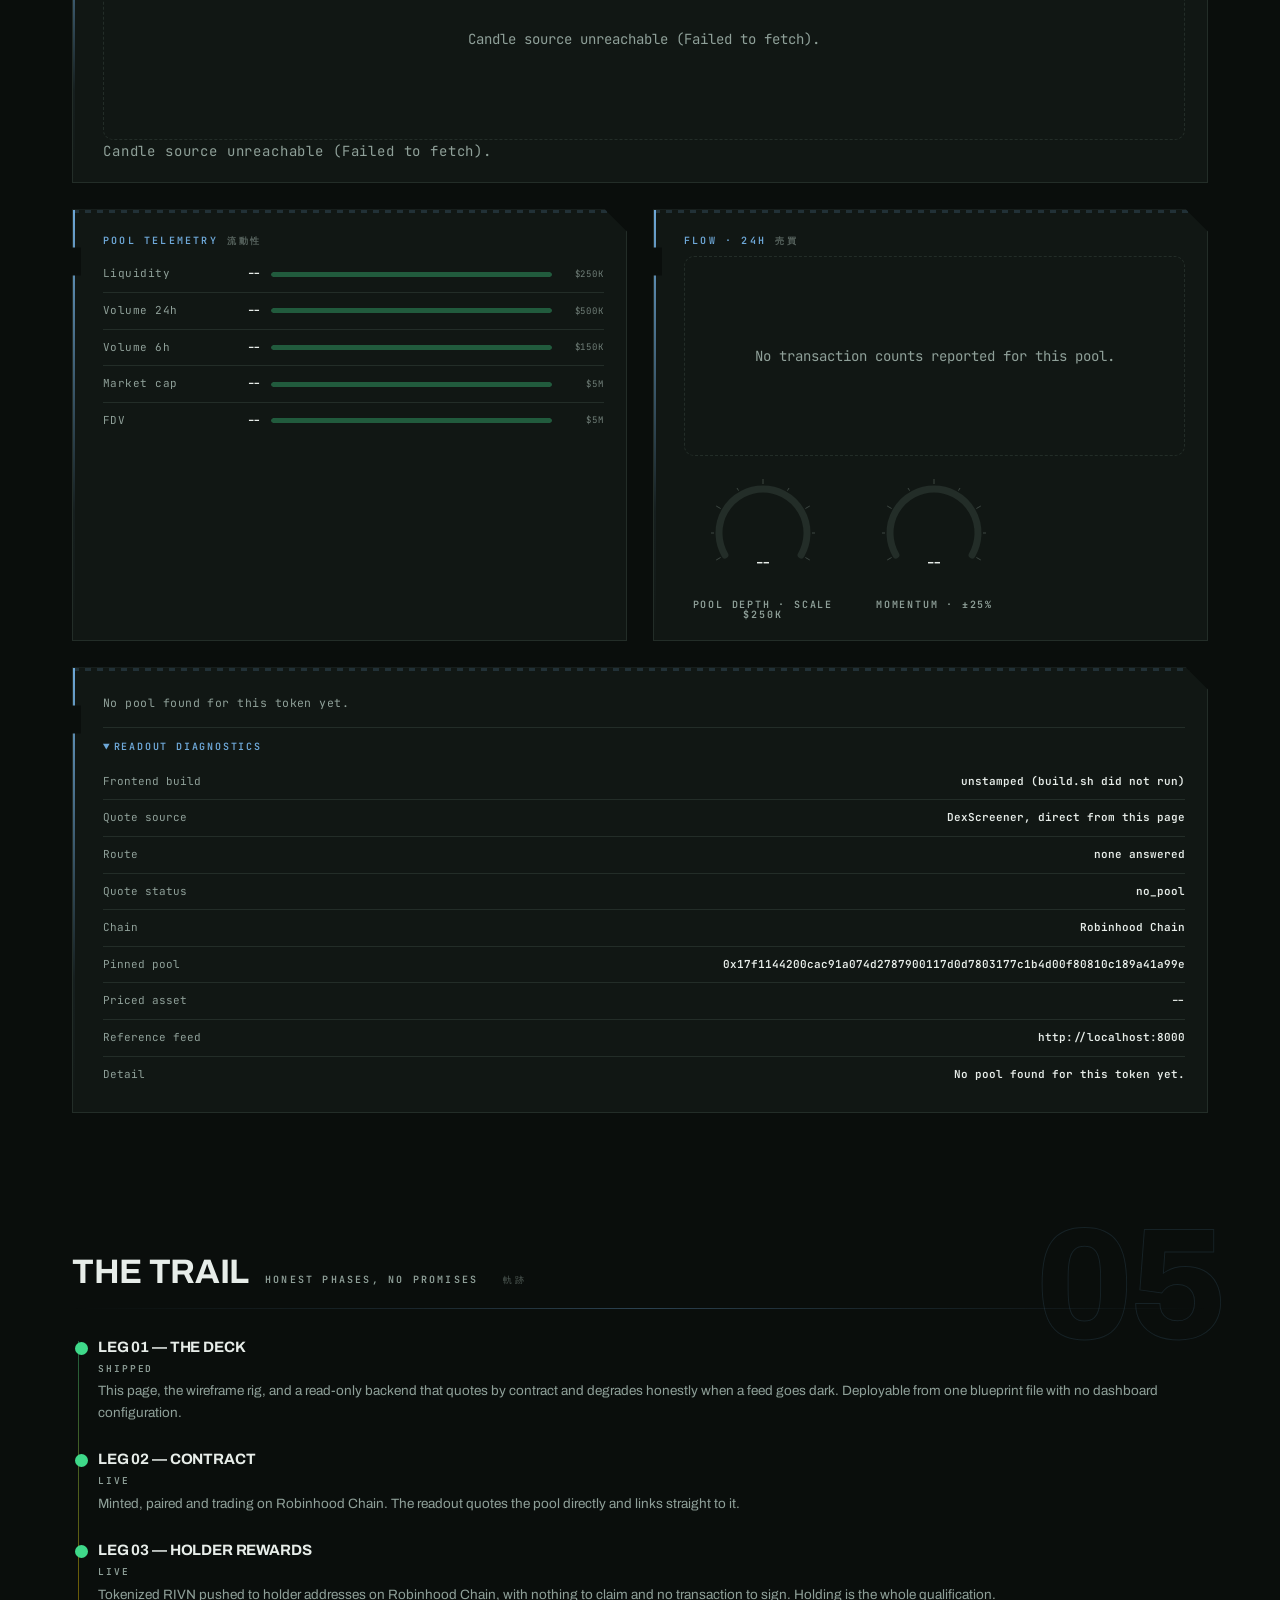
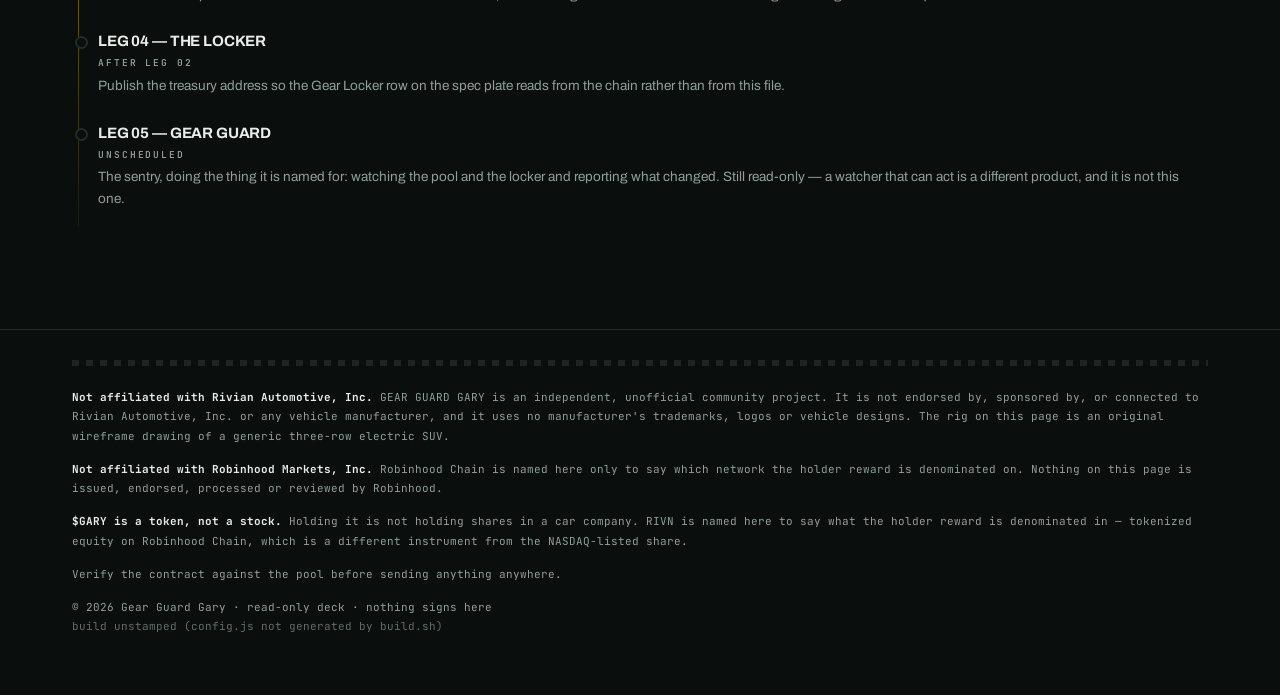
==== commit 0d312899: "Quote the token in the browser, not through the backend (venus pattern) The Charge deck was dead bec" ====
--- a/site/index.html
+++ b/site/index.html
@@ -410,6 +410,10 @@
 </footer>
 
 <script src="config.js"></script>
+<!-- coin.js first: it declares the token's facts and starts the market
+     store that everything else reads. The quote comes straight from
+     DexScreener in the browser — no backend in the critical path. -->
+<script src="assets/js/coin.js" defer></script>
 <script src="assets/js/enhance.js" defer></script>
 <script src="assets/js/charts.js" defer></script>
 <script src="assets/js/gary.js" defer></script>
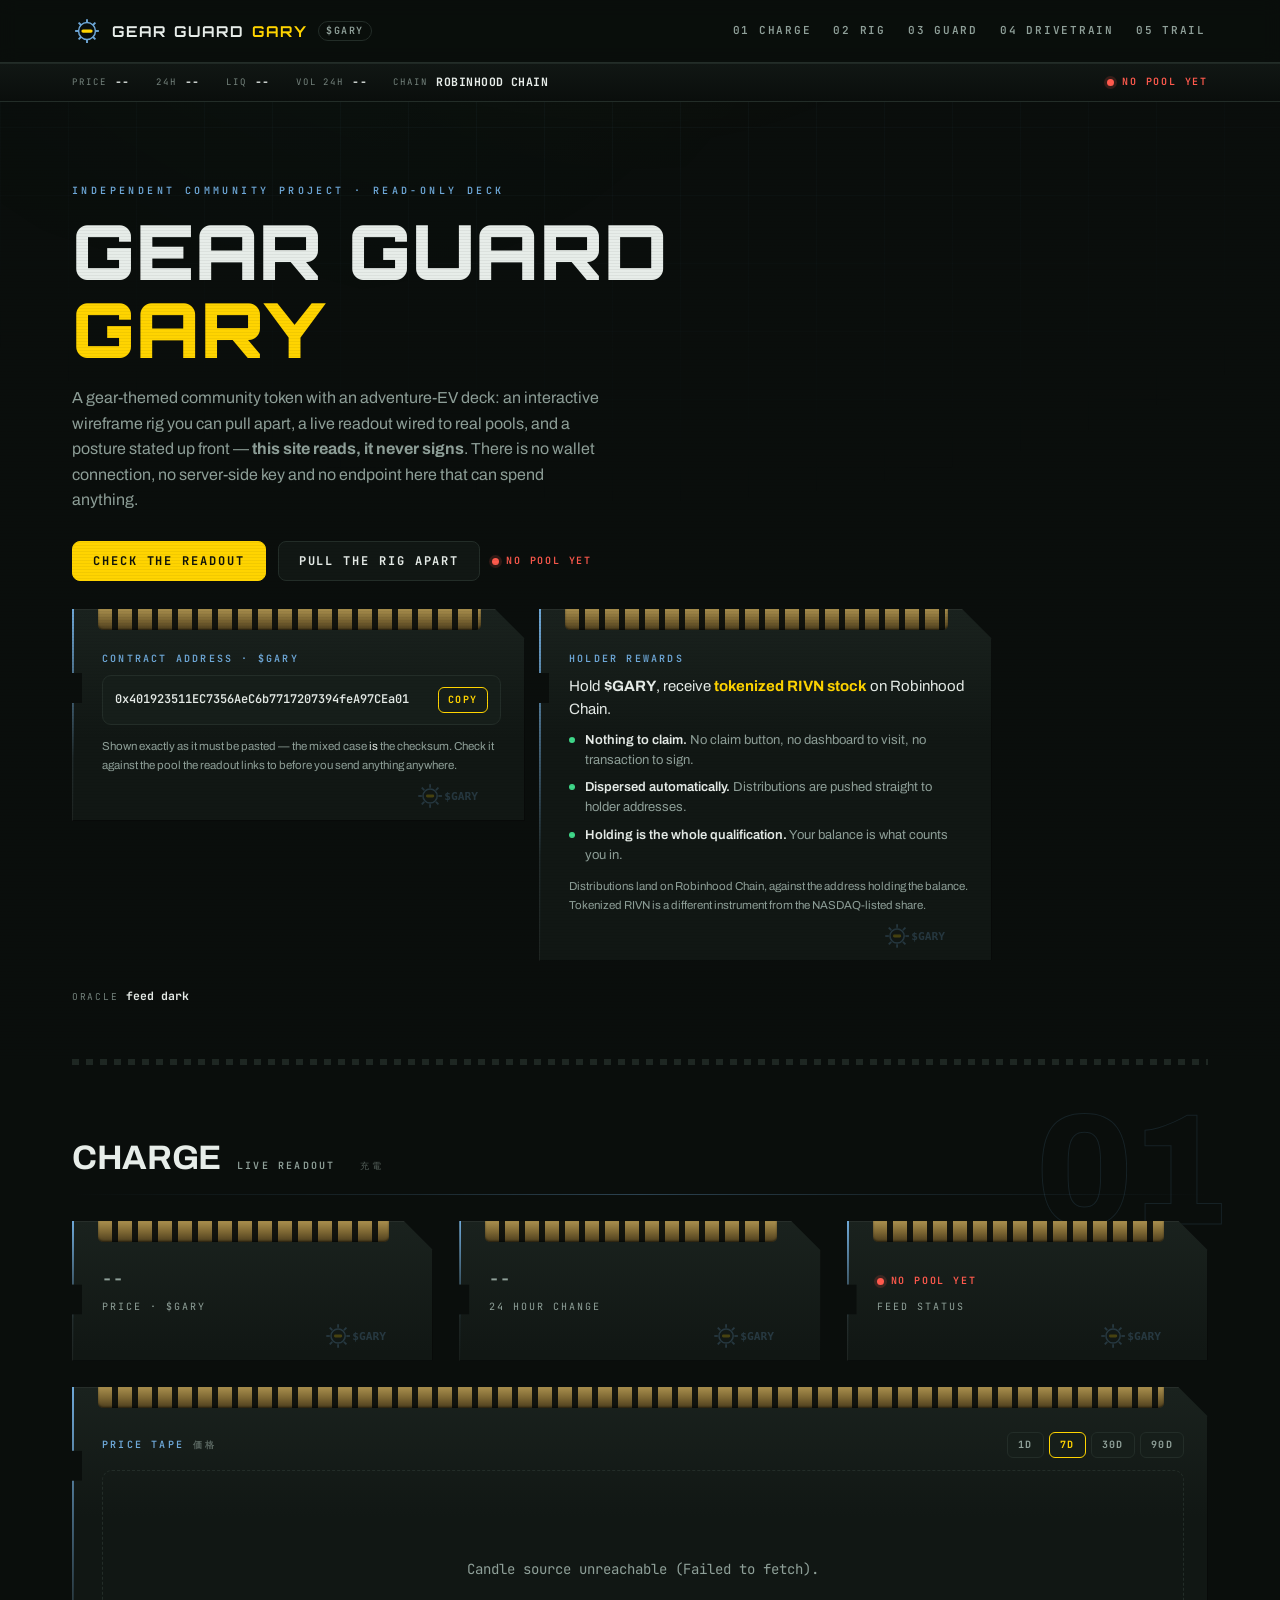
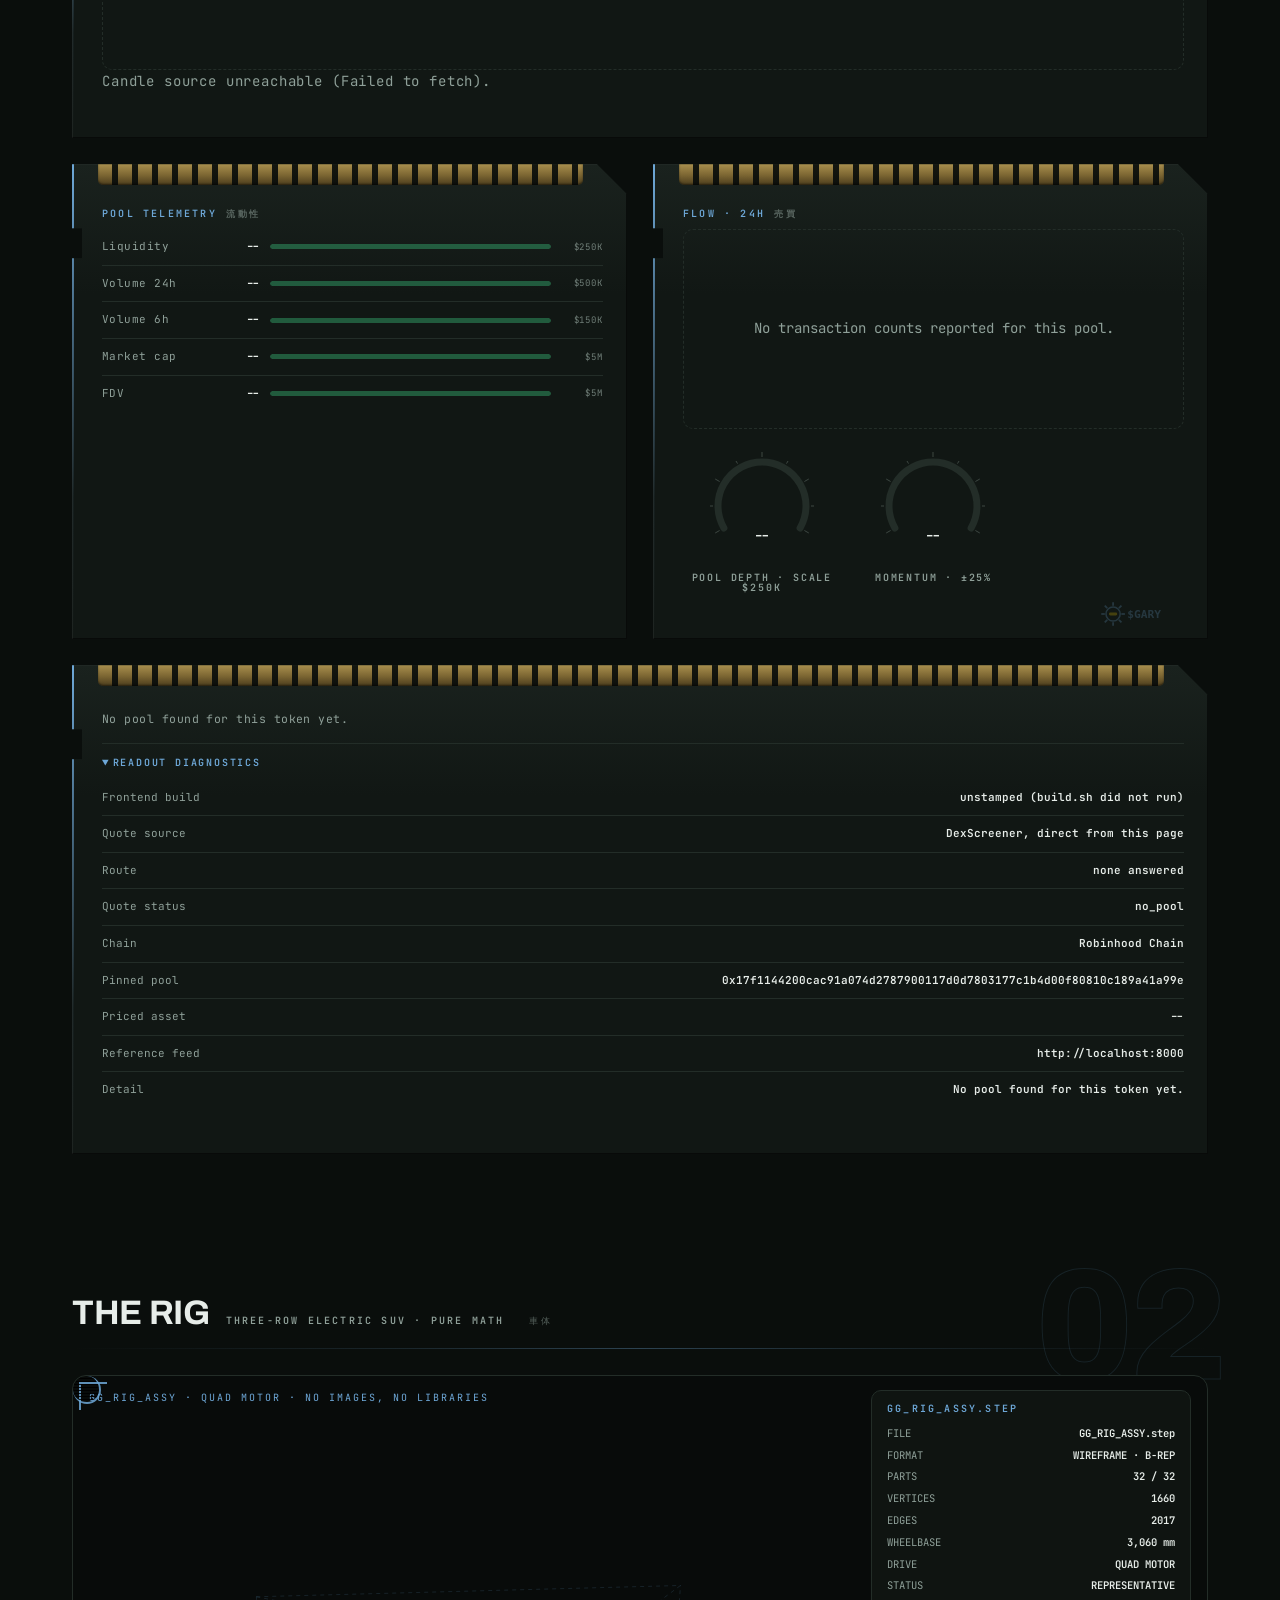
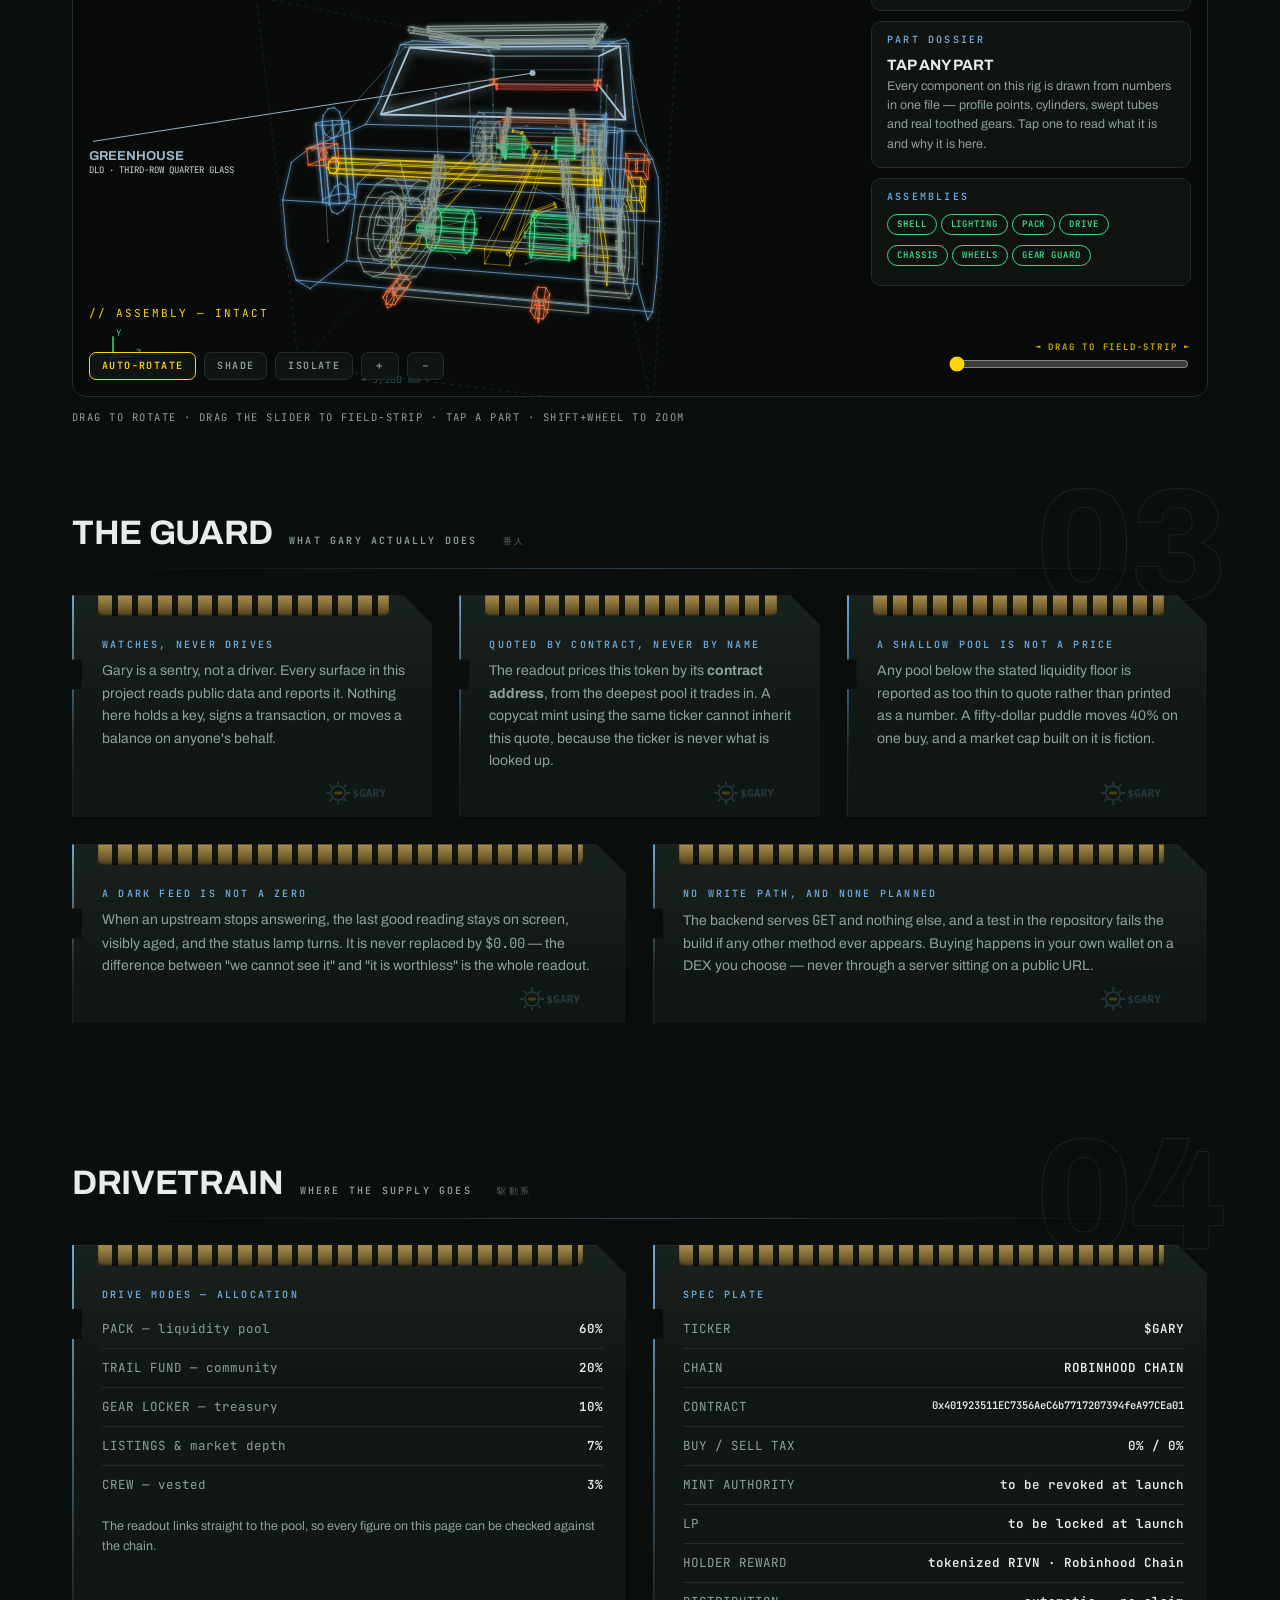
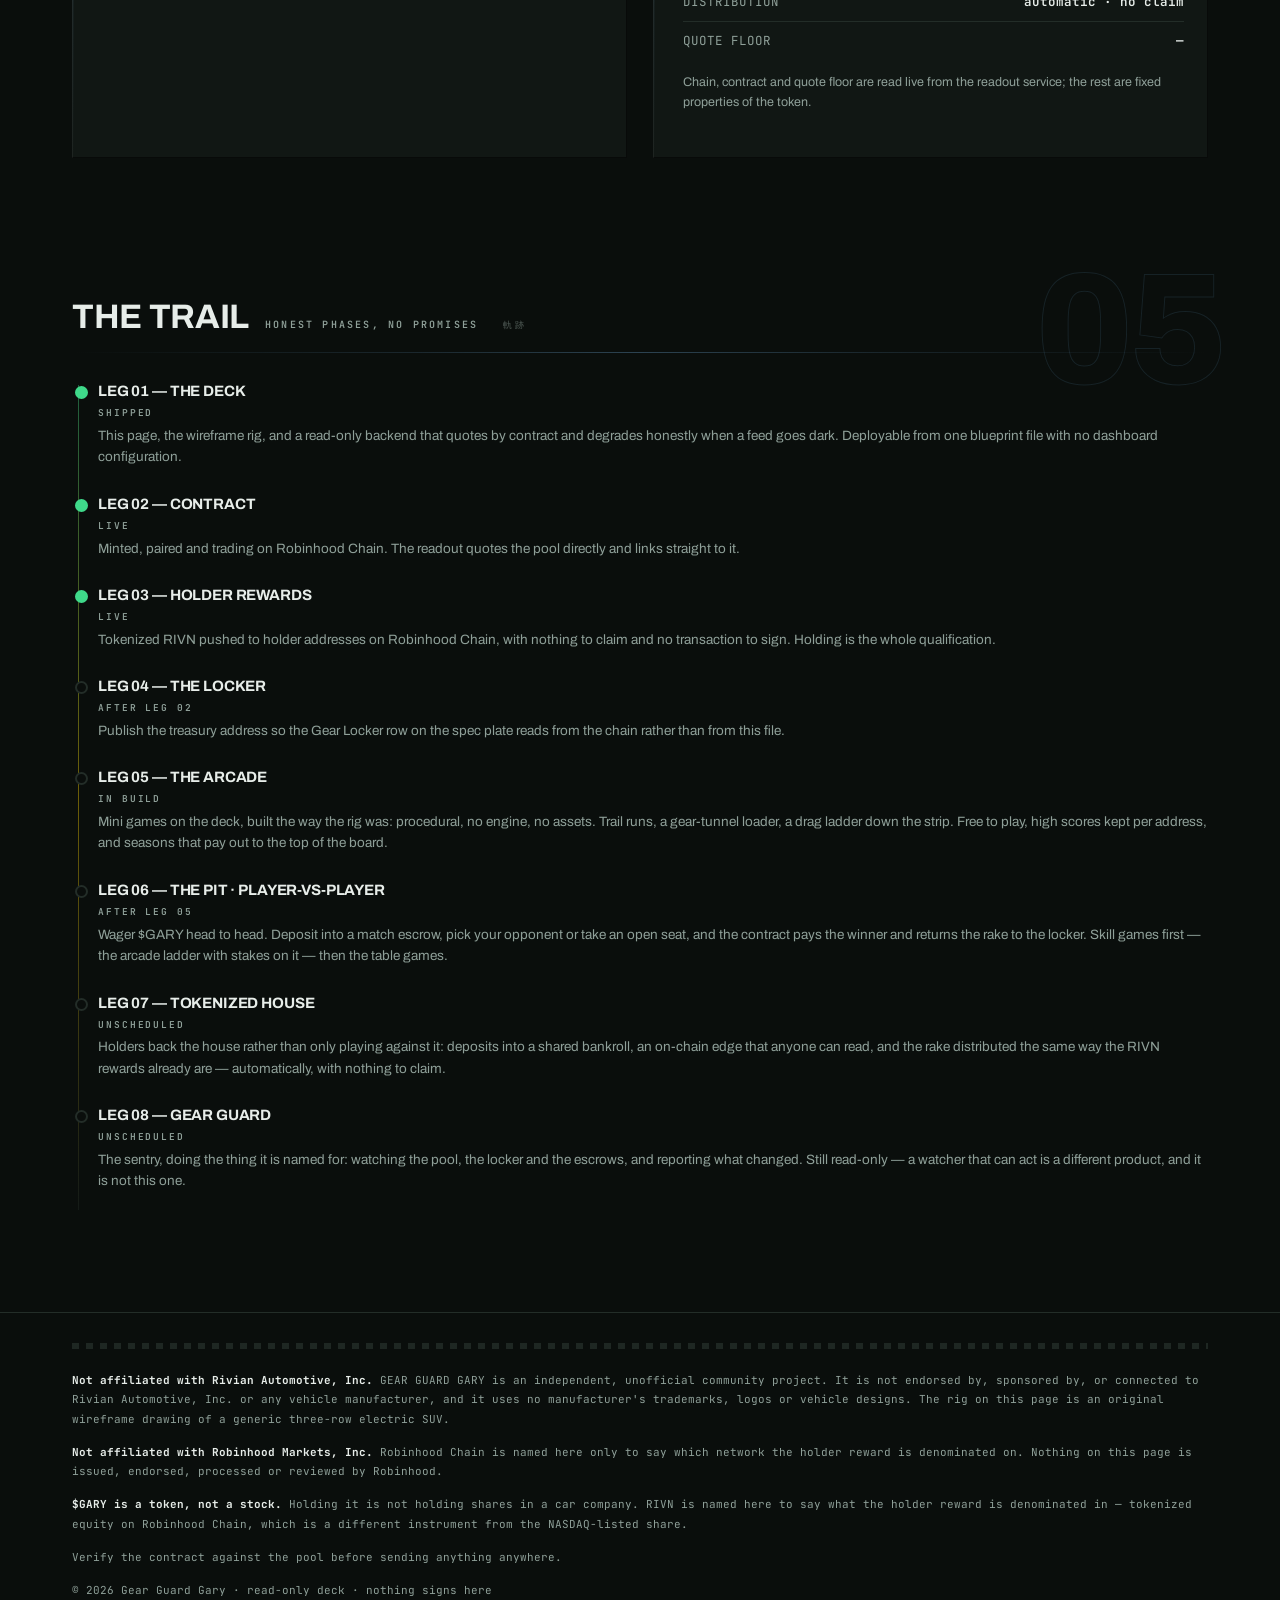
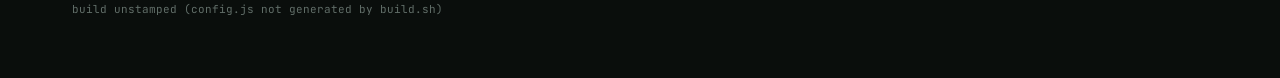
==== commit 7ca352f9: "Charge to 01, real SD cards, slider-driven field-strip, arcade roadmap SECTION ORDER Charge is 01 an" ====
--- a/site/index.html
+++ b/site/index.html
@@ -41,10 +41,10 @@
       <span class="tick">$GARY</span>
     </a>
     <nav>
-      <a href="#guard">01 Guard</a>
+      <a href="#charge">01 Charge</a>
       <a href="#rig">02 Rig</a>
-      <a href="#drivetrain">03 Drivetrain</a>
-      <a href="#charge">04 Charge</a>
+      <a href="#guard">03 Guard</a>
+      <a href="#drivetrain">04 Drivetrain</a>
       <a href="#trail">05 Trail</a>
     </nav>
   </div>
@@ -87,7 +87,7 @@
       <!-- Contract address, rendered VERBATIM — mixed case and all. The casing
            IS the EIP-55 checksum, so lower-casing it to look tidier would throw
            away the one thing that catches a mistyped or swapped address. -->
-      <div class="panel-lite">
+      <div class="panel-lite"><div class="teeth"></div>
         <div class="panel-k">Contract address · $GARY</div>
         <button type="button" class="ca-row" id="caCopy"
                 aria-label="Copy the contract address to the clipboard">
@@ -103,7 +103,7 @@
       </div>
 
       <!-- Holder rewards. -->
-      <div class="panel-lite">
+      <div class="panel-lite"><div class="teeth"></div>
         <div class="panel-k">Holder rewards</div>
         <p class="rw-lede">
           Hold <b>$GARY</b>, receive <b class="rw-hit">tokenized RIVN stock</b>
@@ -132,48 +132,76 @@
 
 <div class="wrap"><div class="teeth"></div></div>
 
-<!-- ===================== 01 the guard ===================== -->
-<section id="guard">
+<!-- ===================== 01 charge ===================== -->
+<section id="charge">
   <div class="wrap">
     <span class="livery" aria-hidden="true" data-n="01">01</span>
-    <div class="sec-head"><h2>The Guard</h2><span class="sub">What Gary actually does</span><em class="jp" aria-hidden="true">番人</em></div>
+    <div class="sec-head"><h2>Charge</h2><span class="sub">Live readout</span><em class="jp" aria-hidden="true">充電</em></div>
     <hr class="horizon">
     <div class="grid g3">
-      <div class="card"><div class="teeth"></div>
-        <h3>Watches, never drives</h3>
-        <p>Gary is a sentry, not a driver. Every surface in this project reads
-        public data and reports it. Nothing here holds a key, signs a
-        transaction, or moves a balance on anyone's behalf.</p>
-      </div>
-      <div class="card"><div class="teeth"></div>
-        <h3>Quoted by contract, never by name</h3>
-        <p>The readout prices this token by its <b>contract address</b>, from
-        the deepest pool it trades in. A copycat mint using the same ticker
-        cannot inherit this quote, because the ticker is never what is looked
-        up.</p>
-      </div>
-      <div class="card"><div class="teeth"></div>
-        <h3>A shallow pool is not a price</h3>
-        <p>Any pool below the stated liquidity floor is reported as too thin to
-        quote rather than printed as a number. A fifty-dollar puddle moves 40%
-        on one buy, and a market cap built on it is fiction.</p>
-      </div>
-    </div>
+      <div class="card stat"><div class="teeth"></div>
+        <div class="v dim" id="tokPrice">--</div>
+        <div class="k">Price · <span id="tokPair">$--</span></div>
+      </div>
+      <div class="card stat"><div class="teeth"></div>
+        <div class="v dim" id="tok24h">--</div>
+        <div class="k">24 hour change</div>
+      </div>
+      <div class="card stat"><div class="teeth"></div>
+        <div class="v dim"><span class="lamp" data-live data-state="idle">Connecting…</span></div>
+        <div class="k">Feed status</div>
+      </div>
+    </div>
+
+    <!-- The tape. Price and volume share ONE x-axis as stacked charts —
+         never a dual-axis frame, which would let the two series be slid past
+         each other until any story you like appears. -->
+    <div class="card" style="margin-top:26px"><div class="teeth"></div>
+      <div class="chart-head">
+        <h3>Price tape<em class="jp">価格</em></h3>
+        <div class="range-row mono" id="rangeRow" role="group" aria-label="Chart time range">
+          <button type="button" data-range="1d">1D</button>
+          <button type="button" data-range="7d" class="on">7D</button>
+          <button type="button" data-range="30d">30D</button>
+          <button type="button" data-range="90d">90D</button>
+        </div>
+      </div>
+      <div class="chart-host" id="priceChart"></div>
+      <p class="chart-src mono" id="chartSrc">Waiting for candles…</p>
+    </div>
+
+    <!-- Metrics. Channel rows rather than a wall of tiles: each carries its
+         own meter, so magnitude is visible without reading every number. -->
     <div class="grid g2" style="margin-top:26px">
       <div class="card"><div class="teeth"></div>
-        <h3>A dark feed is not a zero</h3>
-        <p>When an upstream stops answering, the last good reading stays on
-        screen, visibly aged, and the status lamp turns. It is never replaced
-        by <span class="mono">$0.00</span> — the difference between "we cannot
-        see it" and "it is worthless" is the whole readout.</p>
-      </div>
-      <div class="card"><div class="teeth"></div>
-        <h3>No write path, and none planned</h3>
-        <p>The backend serves <span class="mono">GET</span> and nothing else,
-        and a test in the repository fails the build if any other method ever
-        appears. Buying happens in your own wallet on a DEX you choose — never
-        through a server sitting on a public URL.</p>
-      </div>
+        <h3>Pool telemetry<em class="jp">流動性</em></h3>
+        <div class="chan" id="chanRows"></div>
+      </div>
+      <div class="card"><div class="teeth"></div>
+        <h3>Flow · 24h<em class="jp">売買</em></h3>
+        <div class="flow" id="flowMeter"></div>
+        <div class="gauges" style="margin-top:18px">
+          <div class="gauge" id="gDepth"><div class="dial"></div><div class="k">Pool depth · scale $250K</div></div>
+          <div class="gauge" id="gMom"><div class="dial"></div><div class="k">Momentum · ±25%</div></div>
+        </div>
+      </div>
+    </div>
+
+    <div class="card" style="margin-top:26px"><div class="teeth"></div>
+      <p class="mono" id="tokStatus" style="font-size:11.5px;letter-spacing:.04em;margin:0">
+        Waiting for the readout service…
+      </p>
+      <p style="margin:10px 0 0"><a id="tokPairLink" class="mono" hidden href="#" rel="noopener" target="_blank" style="font-size:11px;letter-spacing:.12em;color:var(--gg-alloy)">OPEN THE POOL ON THE DEX →</a></p>
+
+      <!-- Readout diagnostics. Opens itself whenever the feed is not live.
+           A dead readout used to present as "--" everywhere with no way to
+           tell a wrong pool id from an unreachable backend from a stale
+           bundle — three completely different problems wearing one face.
+           This names which one it is. -->
+      <details class="diag" id="diag">
+        <summary>Readout diagnostics</summary>
+        <div class="rows" id="diagRows"></div>
+      </details>
     </div>
   </div>
 </section>
@@ -199,7 +227,8 @@
             <button type="button" id="rigZi" aria-label="Zoom in">＋</button>
             <button type="button" id="rigZo" aria-label="Zoom out">－</button>
           </div>
-          <input type="range" class="rig-strip" id="rigStrip" min="0" max="100" value="0" aria-label="Field strip">
+          <span class="rig-strip-label" aria-hidden="true">◄ drag to field-strip ►</span>
+          <input type="range" class="rig-strip" id="rigStrip" min="0" max="100" value="0" aria-label="Field strip the rig">
           <div class="rig-panel">
             <div class="rig-card"><h4>GG_RIG_ASSY.step</h4><div id="rigInfo"></div></div>
             <div class="rig-card"><h4>Part dossier</h4>
@@ -213,16 +242,62 @@
             <div class="rig-card"><h4>Assemblies</h4><div id="rigGroups"></div></div>
           </div>
         </div>
-        <p class="rig-note">Drag to rotate · scroll to field-strip · tap a part · shift+wheel to zoom</p>
-      </div>
-    </div>
-  </div>
-</section>
-
-<!-- ===================== 03 drivetrain ===================== -->
+        <p class="rig-note">Drag to rotate · drag the slider to field-strip · tap a part · shift+wheel to zoom</p>
+      </div>
+    </div>
+  </div>
+</section>
+
+<!-- ===================== 03 the guard ===================== -->
+<section id="guard">
+  <div class="wrap">
+    <span class="livery" aria-hidden="true" data-n="03">03</span>
+    <div class="sec-head"><h2>The Guard</h2><span class="sub">What Gary actually does</span><em class="jp" aria-hidden="true">番人</em></div>
+    <hr class="horizon">
+    <div class="grid g3">
+      <div class="card"><div class="teeth"></div>
+        <h3>Watches, never drives</h3>
+        <p>Gary is a sentry, not a driver. Every surface in this project reads
+        public data and reports it. Nothing here holds a key, signs a
+        transaction, or moves a balance on anyone's behalf.</p>
+      </div>
+      <div class="card"><div class="teeth"></div>
+        <h3>Quoted by contract, never by name</h3>
+        <p>The readout prices this token by its <b>contract address</b>, from
+        the deepest pool it trades in. A copycat mint using the same ticker
+        cannot inherit this quote, because the ticker is never what is looked
+        up.</p>
+      </div>
+      <div class="card"><div class="teeth"></div>
+        <h3>A shallow pool is not a price</h3>
+        <p>Any pool below the stated liquidity floor is reported as too thin to
+        quote rather than printed as a number. A fifty-dollar puddle moves 40%
+        on one buy, and a market cap built on it is fiction.</p>
+      </div>
+    </div>
+    <div class="grid g2" style="margin-top:26px">
+      <div class="card"><div class="teeth"></div>
+        <h3>A dark feed is not a zero</h3>
+        <p>When an upstream stops answering, the last good reading stays on
+        screen, visibly aged, and the status lamp turns. It is never replaced
+        by <span class="mono">$0.00</span> — the difference between "we cannot
+        see it" and "it is worthless" is the whole readout.</p>
+      </div>
+      <div class="card"><div class="teeth"></div>
+        <h3>No write path, and none planned</h3>
+        <p>The backend serves <span class="mono">GET</span> and nothing else,
+        and a test in the repository fails the build if any other method ever
+        appears. Buying happens in your own wallet on a DEX you choose — never
+        through a server sitting on a public URL.</p>
+      </div>
+    </div>
+  </div>
+</section>
+
+<!-- ===================== 04 drivetrain ===================== -->
 <section id="drivetrain">
   <div class="wrap">
-    <span class="livery" aria-hidden="true" data-n="03">03</span>
+    <span class="livery" aria-hidden="true" data-n="04">04</span>
     <div class="sec-head"><h2>Drivetrain</h2><span class="sub">Where the supply goes</span><em class="jp" aria-hidden="true">駆動系</em></div>
     <hr class="horizon">
     <div class="grid g2">
@@ -262,80 +337,6 @@
   </div>
 </section>
 
-<!-- ===================== 04 charge ===================== -->
-<section id="charge">
-  <div class="wrap">
-    <span class="livery" aria-hidden="true" data-n="04">04</span>
-    <div class="sec-head"><h2>Charge</h2><span class="sub">Live readout</span><em class="jp" aria-hidden="true">充電</em></div>
-    <hr class="horizon">
-    <div class="grid g3">
-      <div class="card stat"><div class="teeth"></div>
-        <div class="v dim" id="tokPrice">--</div>
-        <div class="k">Price · <span id="tokPair">$--</span></div>
-      </div>
-      <div class="card stat"><div class="teeth"></div>
-        <div class="v dim" id="tok24h">--</div>
-        <div class="k">24 hour change</div>
-      </div>
-      <div class="card stat"><div class="teeth"></div>
-        <div class="v dim"><span class="lamp" data-live data-state="idle">Connecting…</span></div>
-        <div class="k">Feed status</div>
-      </div>
-    </div>
-
-    <!-- The tape. Price and volume share ONE x-axis as stacked charts —
-         never a dual-axis frame, which would let the two series be slid past
-         each other until any story you like appears. -->
-    <div class="card" style="margin-top:26px"><div class="teeth"></div>
-      <div class="chart-head">
-        <h3>Price tape<em class="jp">価格</em></h3>
-        <div class="range-row mono" id="rangeRow" role="group" aria-label="Chart time range">
-          <button type="button" data-range="1d">1D</button>
-          <button type="button" data-range="7d" class="on">7D</button>
-          <button type="button" data-range="30d">30D</button>
-          <button type="button" data-range="90d">90D</button>
-        </div>
-      </div>
-      <div class="chart-host" id="priceChart"></div>
-      <p class="chart-src mono" id="chartSrc">Waiting for candles…</p>
-    </div>
-
-    <!-- Metrics. Channel rows rather than a wall of tiles: each carries its
-         own meter, so magnitude is visible without reading every number. -->
-    <div class="grid g2" style="margin-top:26px">
-      <div class="card"><div class="teeth"></div>
-        <h3>Pool telemetry<em class="jp">流動性</em></h3>
-        <div class="chan" id="chanRows"></div>
-      </div>
-      <div class="card"><div class="teeth"></div>
-        <h3>Flow · 24h<em class="jp">売買</em></h3>
-        <div class="flow" id="flowMeter"></div>
-        <div class="gauges" style="margin-top:18px">
-          <div class="gauge" id="gDepth"><div class="dial"></div><div class="k">Pool depth · scale $250K</div></div>
-          <div class="gauge" id="gMom"><div class="dial"></div><div class="k">Momentum · ±25%</div></div>
-        </div>
-      </div>
-    </div>
-
-    <div class="card" style="margin-top:26px"><div class="teeth"></div>
-      <p class="mono" id="tokStatus" style="font-size:11.5px;letter-spacing:.04em;margin:0">
-        Waiting for the readout service…
-      </p>
-      <p style="margin:10px 0 0"><a id="tokPairLink" class="mono" hidden href="#" rel="noopener" target="_blank" style="font-size:11px;letter-spacing:.12em;color:var(--gg-alloy)">OPEN THE POOL ON THE DEX →</a></p>
-
-      <!-- Readout diagnostics. Opens itself whenever the feed is not live.
-           A dead readout used to present as "--" everywhere with no way to
-           tell a wrong pool id from an unreachable backend from a stale
-           bundle — three completely different problems wearing one face.
-           This names which one it is. -->
-      <details class="diag" id="diag">
-        <summary>Readout diagnostics</summary>
-        <div class="rows" id="diagRows"></div>
-      </details>
-    </div>
-  </div>
-</section>
-
 <!-- ===================== 05 trail ===================== -->
 <section id="trail">
   <div class="wrap">
@@ -370,11 +371,35 @@
         reads from the chain rather than from this file.</p>
       </div>
       <div class="leg">
-        <h4>Leg 05 — Gear Guard</h4>
+        <h4>Leg 05 — The arcade</h4>
+        <div class="when">In build</div>
+        <p>Mini games on the deck, built the way the rig was: procedural,
+        no engine, no assets. Trail runs, a gear-tunnel loader, a drag ladder
+        down the strip. Free to play, high scores kept per address, and
+        seasons that pay out to the top of the board.</p>
+      </div>
+      <div class="leg">
+        <h4>Leg 06 — The pit · player-vs-player</h4>
+        <div class="when">After leg 05</div>
+        <p>Wager $GARY head to head. Deposit into a match escrow, pick your
+        opponent or take an open seat, and the contract pays the winner and
+        returns the rake to the locker. Skill games first — the arcade
+        ladder with stakes on it — then the table games.</p>
+      </div>
+      <div class="leg">
+        <h4>Leg 07 — Tokenized house</h4>
         <div class="when">Unscheduled</div>
-        <p>The sentry, doing the thing it is named for: watching the pool and
-        the locker and reporting what changed. Still read-only — a watcher that
-        can act is a different product, and it is not this one.</p>
+        <p>Holders back the house rather than only playing against it:
+        deposits into a shared bankroll, an on-chain edge that anyone can
+        read, and the rake distributed the same way the RIVN rewards already
+        are — automatically, with nothing to claim.</p>
+      </div>
+      <div class="leg">
+        <h4>Leg 08 — Gear Guard</h4>
+        <div class="when">Unscheduled</div>
+        <p>The sentry, doing the thing it is named for: watching the pool, the
+        locker and the escrows, and reporting what changed. Still read-only —
+        a watcher that can act is a different product, and it is not this one.</p>
       </div>
     </div>
   </div>
--- a/site/assets/css/gg.css
+++ b/site/assets/css/gg.css
@@ -129,19 +129,8 @@
 }
 .card.bracketed::after { content: none; }
 
-/* The hero panels are the same component, so they wear the same shape. */
-.panel-lite {
-  border-radius: 0;
-  padding: 26px 22px 18px 30px;
-  clip-path: polygon(
-    0 0, calc(100% - 22px) 0, 100% 22px, 100% 100%, 0 100%,
-    0 66px, 9px 66px, 9px 38px, 0 38px
-  );
-}
-.panel-lite::before {
-  content: ""; position: absolute; left: 0; top: 0; bottom: 0; width: 2px;
-  background: linear-gradient(180deg, var(--gg-alloy), rgba(110, 168, 216, .05) 70%, transparent);
-}
+/* Hero panels share the SD-card shape — see the SD-card pane block below,
+ * which styles `.card, .panel-lite` together so the two can never drift. */
 
 /* The JP micro-subtitle. Both lineages independently reached for this (XAT's
  * parts-box subtitles, MangoMatrix's コードでビート), which is why it earns a
@@ -451,55 +440,110 @@
 .g3 { grid-template-columns: repeat(3, 1fr); }
 .g2 { grid-template-columns: repeat(2, 1fr); }
 /* ---------- the SD-card pane ----------------------------------------------
- * Cards are shaped as memory cards: the clipped corner, the write-protect
- * notch cut into the left edge, and a contact strip along the top. It reads
- * as a component you could physically pull out of a slot, which suits a deck
- * whose whole fiction is instrumentation — and it carries the Mnemonic
- * clipped-pane cue at the same time, so the two ideas cost one shape.
- *
- * Three things make it read as a card rather than a rectangle with a corner
- * missing, and it needs all three:
- *   1. the chamfer, big enough to be deliberate (22px, not 8px)
- *   2. the notch on the left edge — this is the part people actually
- *      recognise, and without it the chamfer alone just looks clipped
- *   3. the contact fingers along the top
- *
- * clip-path replaces border-radius: the two do not compose, and a rounded
- * rect wins visually, cancelling the chamfer. The notch is cut in the same
- * path, walking back UP the left edge after the bottom-left corner. */
-.card {
-  background: var(--gg-panel); border: 1px solid var(--gg-line);
-  border-radius: 0; padding: 26px 22px 20px 30px; position: relative; overflow: hidden;
+ * Every content pane on this deck is drawn as a full-size SD card. Not a
+ * rectangle with a corner missing — an actual card: the chamfered corner, the
+ * write-protect notch, gold contact fingers in their recessed slots, a moulded
+ * plastic bevel, and a silkscreened $GARY chip stamp.
+ *
+ * THE GEOMETRY IS FIXED, NOT PROPORTIONAL TO THE PANE. Every value below is an
+ * absolute pixel size held in a custom property, so a wide card and a narrow
+ * one carry an IDENTICAL notch, chamfer and contact block. That is how real
+ * cards work — the notch is the same size whatever is printed on the label —
+ * and it is what makes a grid of different-sized panes read as the same
+ * physical object rather than as one shape scaled to several sizes. Scaling
+ * these with the pane is the single change that would break the effect.
+ *
+ * clip-path replaces border-radius: the two do not compose, and a rounded rect
+ * wins visually, cancelling the chamfer. The notch is cut in the same path,
+ * walking back UP the left edge after the bottom-left corner. A border is not
+ * used because clip-path cuts it at the chamfer and leaves that edge unstroked
+ * — the moulded bevel below does the job and follows the shape. */
+:root {
+  --sd-chamfer: 30px;      /* the cut corner */
+  --sd-notch-y: 64px;      /* write-protect slider: top edge */
+  --sd-notch-h: 30px;      /*                       height   */
+  --sd-notch-d: 10px;      /*                       depth    */
+  --sd-contact-h: 21px;    /* the gold contact block */
+  /* Brass, deliberately NOT the deck's compass yellow. Contacts are a
+   * material; compass is the one go-colour and spending it here would cost
+   * the CTA and the live lamp their scarcity. Desaturated enough to read as
+   * metal rather than as a signal. */
+  --sd-gold-hi: #a98f4e;
+  --sd-gold: #7d6733;
+  --sd-gold-lo: #4c3d1d;
+}
+
+.card, .panel-lite {
+  position: relative; overflow: hidden;
+  border: 0; border-radius: 0;
+  /* The label face: a lighter moulding at the contact end fading into the
+   * body of the card, the way injected plastic actually catches light. */
+  background:
+    linear-gradient(180deg, #1a221e 0, var(--gg-panel) 130px),
+    var(--gg-panel);
+  /* Moulded edge: light catching the top-left, shadow on the bottom-right. */
+  box-shadow:
+    inset 1px 1px 0 rgba(255, 255, 255, .055),
+    inset -1px -1px 0 rgba(0, 0, 0, .55);
+  /* Top padding clears the contact block; left padding clears the notch. */
+  padding: calc(var(--sd-contact-h) + 24px) 24px 46px 30px;
   clip-path: polygon(
     0 0,
-    calc(100% - 22px) 0,      /* toward the clipped corner */
-    100% 22px,                /* the chamfer */
+    calc(100% - var(--sd-chamfer)) 0,
+    100% var(--sd-chamfer),
     100% 100%,
     0 100%,
-    0 66px,                   /* up the left edge to the notch */
-    9px 66px,
-    9px 38px,                 /* the write-protect notch */
-    0 38px
+    0 calc(var(--sd-notch-y) + var(--sd-notch-h)),
+    var(--sd-notch-d) calc(var(--sd-notch-y) + var(--sd-notch-h)),
+    var(--sd-notch-d) var(--sd-notch-y),
+    0 var(--sd-notch-y)
   );
 }
-/* The edge bar — light entering the pane from one side, not a decorative
- * stripe. The notch interrupts it, exactly as a slider would. */
-.card::before {
+
+/* The edge bar — light entering the pane from one side. The notch interrupts
+ * it, exactly as a slider would. */
+.card::before, .panel-lite::before {
   content: ""; position: absolute; left: 0; top: 0; bottom: 0; width: 2px;
   background: linear-gradient(180deg, var(--gg-alloy), rgba(110, 168, 216, .05) 70%, transparent);
   z-index: 1;
 }
-/* Contact fingers. Alloy, NOT gold: real SD contacts are gold, but compass
- * yellow is this deck's one go-colour and spending it on chrome would cost
- * the CTA and the live lamp their scarcity. The shape carries the reference
- * on its own. */
-.card > .teeth {
-  position: absolute; top: 0; left: 30px; right: 34px; height: 11px;
-  background: repeating-linear-gradient(90deg,
-    rgba(110, 168, 216, .32) 0 6px, transparent 6px 12px);
+
+/* GOLD CONTACT FINGERS. Two stacked layers: brass with a vertical sheen
+ * underneath, and the dark recessed slots that separate the pads painted over
+ * it. Rounded only at the bottom, because on a real card the pads run off the
+ * top edge into the shell. Inset from the left by the notch and from the
+ * right by the chamfer, so the block never collides with either. */
+.card > .teeth, .panel-lite > .teeth {
+  position: absolute; top: 0; left: 26px;
+  right: calc(var(--sd-chamfer) + 14px);
+  height: var(--sd-contact-h);
+  border-radius: 0 0 5px 5px;
   opacity: 1;
-}
-.card > .teeth { position: absolute; inset: 0 0 auto 0; height: 3px; opacity: .55; }
+  background-image:
+    repeating-linear-gradient(90deg,
+      transparent 0 14px, rgba(8, 12, 10, .92) 14px 20px),
+    linear-gradient(180deg, var(--sd-gold-hi) 0%, var(--sd-gold) 52%, var(--sd-gold-lo) 100%);
+  box-shadow: inset 0 -1px 2px rgba(0, 0, 0, .5);
+}
+
+/* THE CHIP STAMP. The gear mark and $GARY silkscreened onto the label, the
+ * way a part number is printed on a memory chip: low contrast, bottom-right,
+ * out of the reading path. Inlined as a data URI so it costs no request and
+ * needs no markup — '#' is percent-encoded because CSS would read it as a
+ * fragment. */
+.card::after, .panel-lite::after {
+  content: "";
+  position: absolute; right: 18px; bottom: 12px;
+  width: 92px; height: 26px;
+  pointer-events: none; opacity: .22;
+  background: url("data:image/svg+xml,<svg xmlns='http://www.w3.org/2000/svg' viewBox='0 0 152 44'><g stroke='%236ea8d8' stroke-width='3'><line x1='22' y1='2' x2='22' y2='8'/><line x1='22' y1='2' x2='22' y2='8' transform='rotate(45 22 22)'/><line x1='22' y1='2' x2='22' y2='8' transform='rotate(90 22 22)'/><line x1='22' y1='2' x2='22' y2='8' transform='rotate(135 22 22)'/><line x1='22' y1='2' x2='22' y2='8' transform='rotate(180 22 22)'/><line x1='22' y1='2' x2='22' y2='8' transform='rotate(225 22 22)'/><line x1='22' y1='2' x2='22' y2='8' transform='rotate(270 22 22)'/><line x1='22' y1='2' x2='22' y2='8' transform='rotate(315 22 22)'/></g><circle cx='22' cy='22' r='12' fill='none' stroke='%236ea8d8' stroke-width='2.6'/><rect x='15' y='19.6' width='14' height='4.8' rx='2.4' fill='%23ffd400'/><text x='46' y='29' font-family='monospace' font-size='19' font-weight='700' fill='%236ea8d8'>$GARY</text></svg>") right bottom / contain no-repeat;
+}
+/* On a pane whose content runs to the bottom edge the stamp would sit under
+ * live text, so it is dropped there rather than competing with a readout. */
+.card:has(.chart-host)::after,
+.card:has(.chan-row)::after,
+.card:has(.rows)::after { content: none; }
+
 .card h3 {
   font: 600 10px/1 var(--gg-mono); letter-spacing: .22em; text-transform: uppercase;
   color: var(--gg-alloy); margin-bottom: 10px;
@@ -543,7 +587,33 @@
   padding: 8px 12px; border-radius: 7px; cursor: pointer;
 }
 .rig-ctl button.on, .rig-ctl button:hover { border-color: var(--gg-compass); color: var(--gg-compass); }
-.rig-strip { position: absolute; right: 16px; bottom: 20px; width: min(240px, 42vw); accent-color: var(--gg-compass); }
+/* The field-strip slider. Compass yellow is spent here deliberately: this is
+ * a control the visitor is being asked to act on, which is precisely what the
+ * go-colour is for. The glow pulses until the slider is used and then stops
+ * for good — an affordance answers a question once, and a hint that keeps
+ * pulsing after you have understood it is just noise. */
+.rig-strip {
+  position: absolute; right: 16px; bottom: 20px;
+  width: min(240px, 42vw); height: 20px;
+  accent-color: var(--gg-compass);
+  border-radius: 999px;
+  animation: ggStripHint 2.6s ease-in-out infinite;
+}
+.rig-strip.used { animation: none; box-shadow: none; }
+@keyframes ggStripHint {
+  0%, 100% { box-shadow: 0 0 0 1px rgba(255, 212, 0, .30), 0 0 12px rgba(255, 212, 0, .22); }
+  50%      { box-shadow: 0 0 0 1px rgba(255, 212, 0, .70), 0 0 22px rgba(255, 212, 0, .55); }
+}
+@media (prefers-reduced-motion: reduce) {
+  .rig-strip { animation: none; box-shadow: 0 0 0 1px rgba(255, 212, 0, .45); }
+}
+/* The label that names what the glow is for. Without it the glow says
+ * "something here", not "drag this to take the rig apart". */
+.rig-strip-label {
+  position: absolute; right: 16px; bottom: 44px;
+  font: 600 9px/1 var(--gg-mono); letter-spacing: .2em; text-transform: uppercase;
+  color: var(--gg-compass); opacity: .8; pointer-events: none;
+}
 .rig-panel {
   position: absolute; right: 16px; top: 14px; width: min(320px, 84vw);
   display: flex; flex-direction: column; gap: 10px;
@@ -741,10 +811,14 @@
  * how much scroll the strip consumes — 220vh means the model comes apart over
  * a little over one screen of travel, which is enough to feel deliberate
  * without stranding a reader who just wants to get to the next section. */
-.rig-stage { position: relative; height: 220vh; }
-.rig-sticky { position: sticky; top: 62px; }
+/* The stage is now just a container. It used to be 220vh of scroll runway
+ * with a sticky viewport inside it, which existed ONLY to drive the
+ * field-strip from scroll position — a screen and a half of scrolling that
+ * fed an animation and nothing else. The slider drives the strip now, so the
+ * runway is gone and the section is the height of its own content. */
+.rig-stage { position: relative; }
+.rig-sticky { position: static; }
 .rig-note {
   font-family: var(--gg-mono); font-size: 10.5px; letter-spacing: .14em;
   text-transform: uppercase; color: var(--gg-muted); margin-top: 12px;
 }
-@media (max-width: 900px) { .rig-stage { height: 190vh; } }
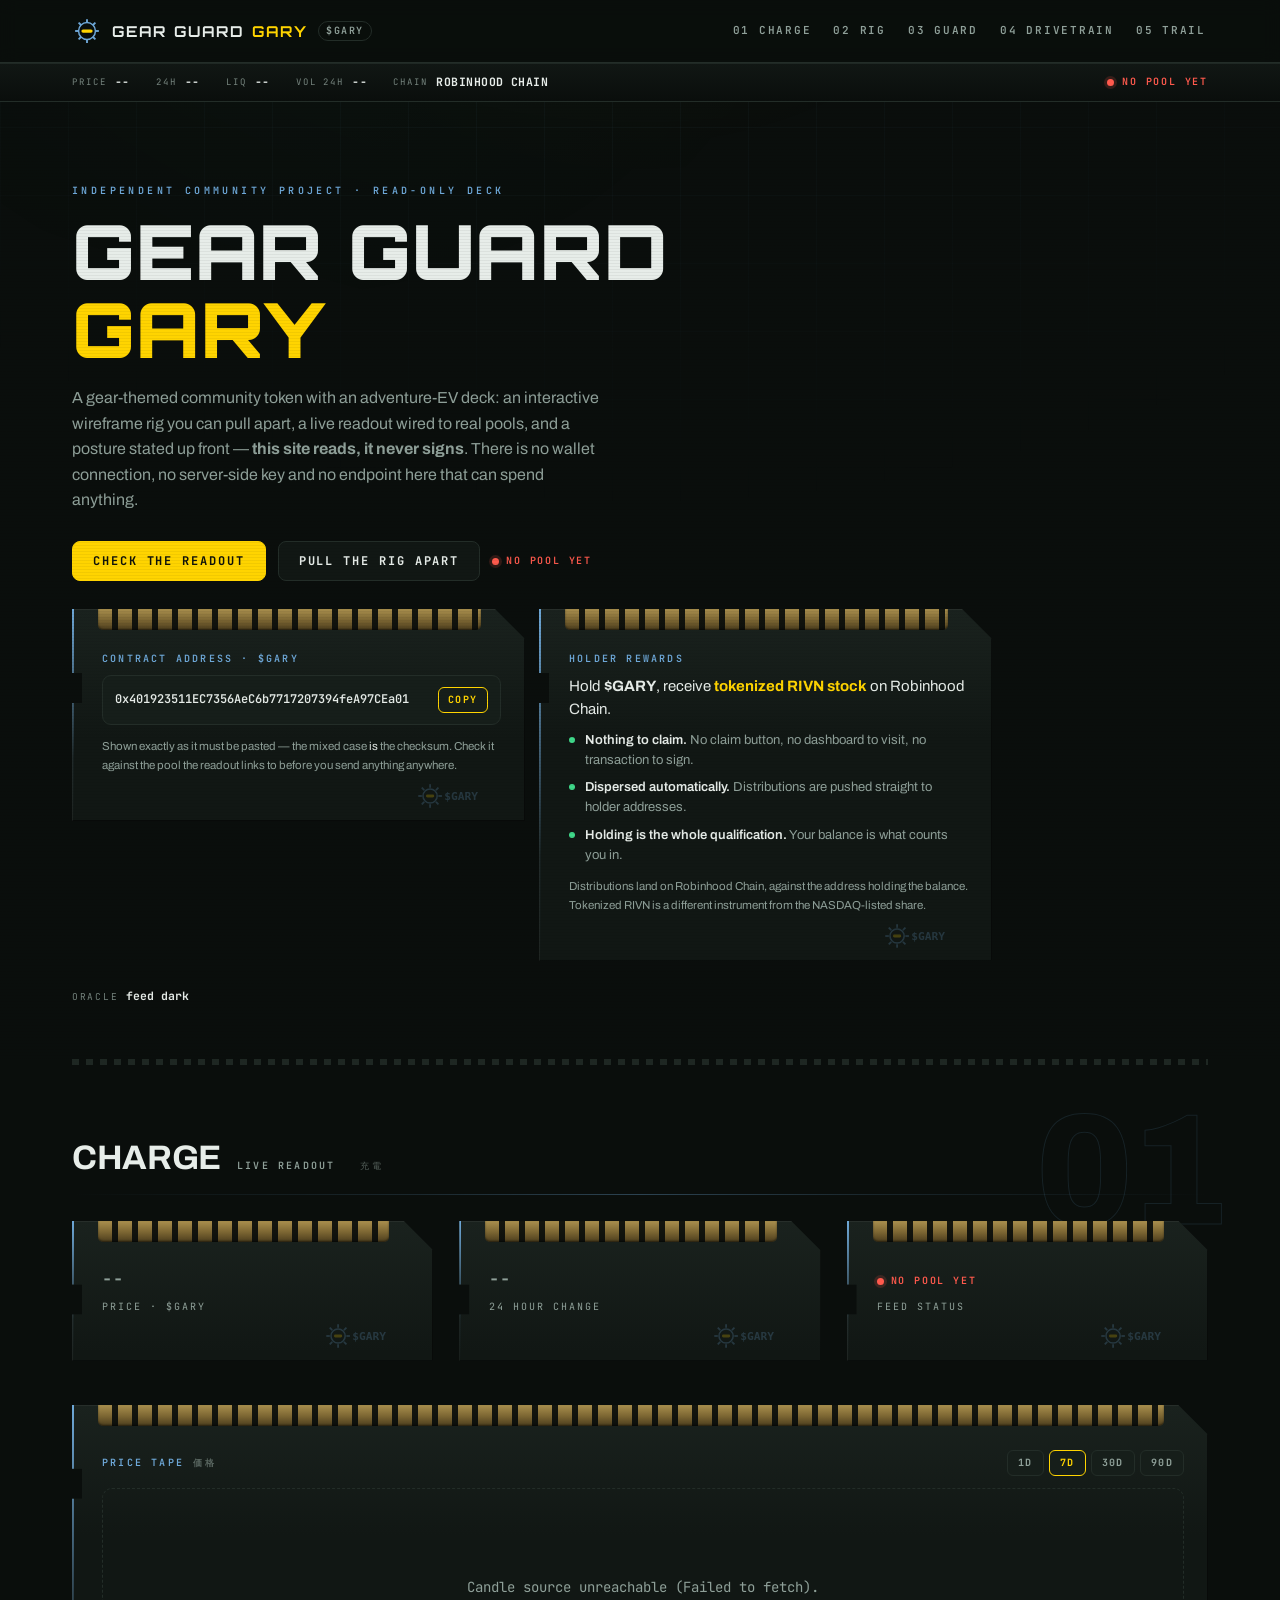
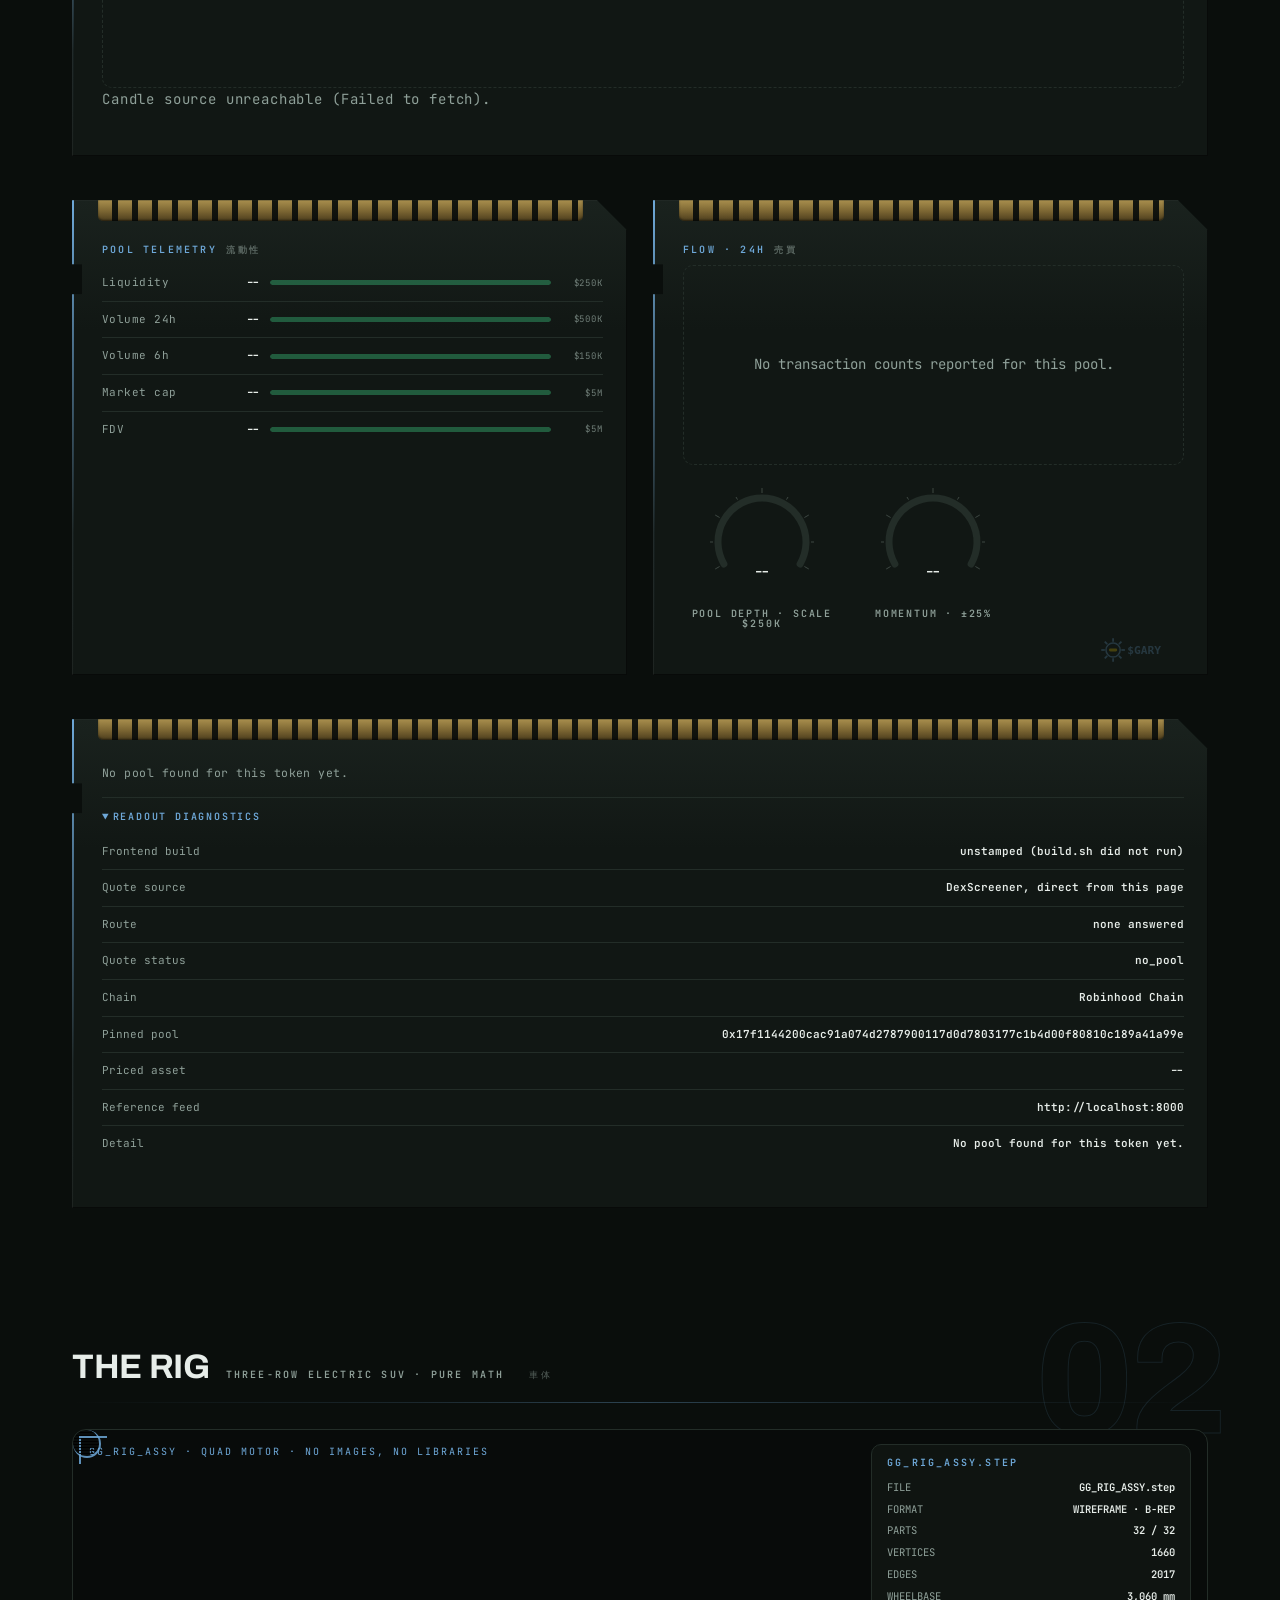
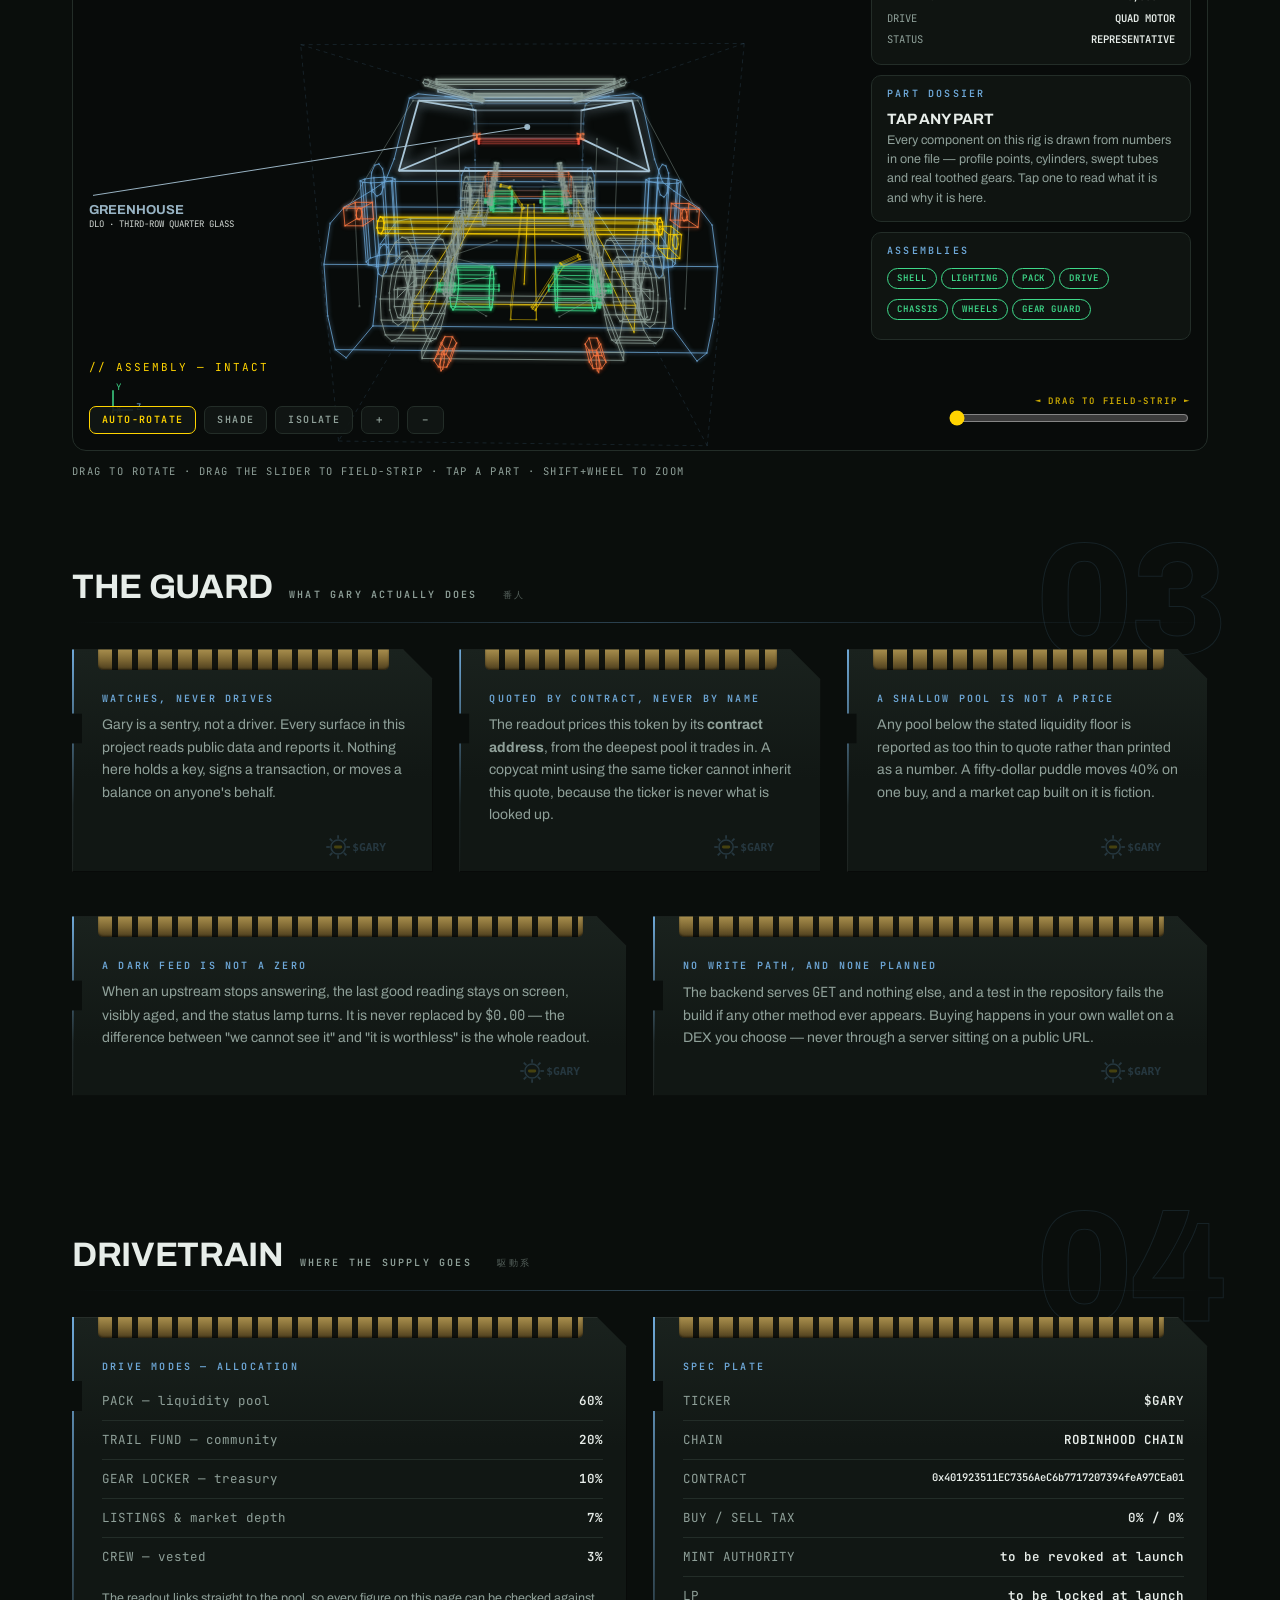
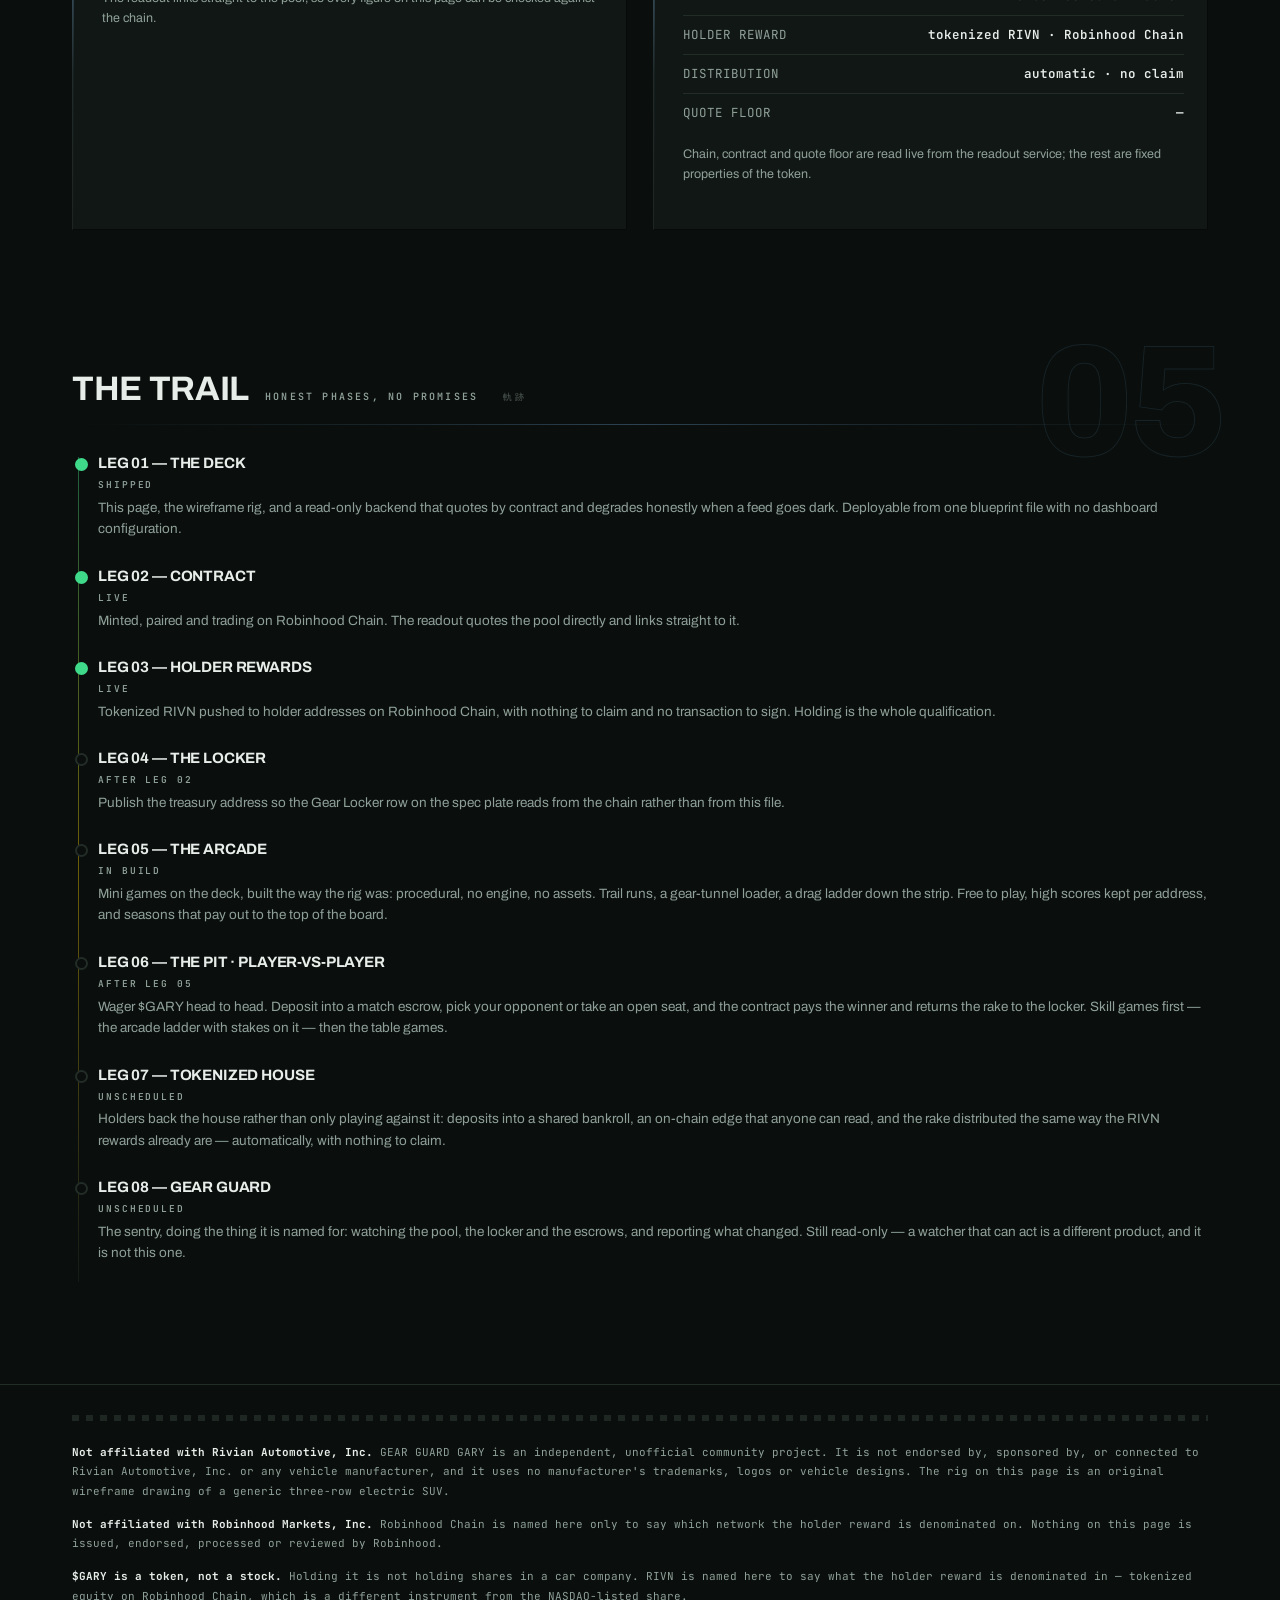
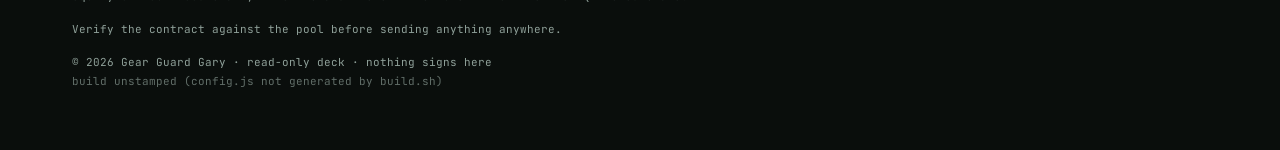
==== commit c1e6e253: "Add the social share card, and fix the row gap that read as welded SOCIAL CARD -> https://geargaurd." ====
--- a/site/index.html
+++ b/site/index.html
@@ -7,9 +7,35 @@
 <meta name="description" content="GEAR GUARD GARY ($GARY) — an independent, gear-themed community token deck. Hold $GARY, receive tokenized RIVN on Robinhood Chain. Live price tape, an interactive wireframe rig, and a stated posture: read-only, non-custodial, nothing signs here.">
 <meta name="theme-color" content="#0a0e0c">
 <link rel="icon" href="favicon.svg" type="image/svg+xml">
+<link rel="canonical" href="https://geargaurd.tech/">
+
+<!-- SOCIAL CARD.
+     The image URL must be ABSOLUTE. Every unfurler — Slack, Discord, X,
+     iMessage, LinkedIn — fetches it out of band with no page context, so a
+     root-relative path resolves against nothing and the link arrives bare.
+     That is the single most common way a card "works locally" and shows up
+     blank in someone's timeline.
+
+     social-card.png is rendered from social-card.html by
+     scripts/gen-social-card.mjs and committed. Re-run that script after any
+     change to the template, or the card silently ships a version behind. -->
+<meta property="og:site_name" content="Gear Guard Gary">
+<meta property="og:url" content="https://geargaurd.tech/">
 <meta property="og:title" content="GEAR GUARD GARY — $GARY">
-<meta property="og:description" content="Hold $GARY, receive tokenized RIVN on Robinhood Chain. Live price tape, interactive wireframe rig, honest posture.">
+<meta property="og:description" content="Hold $GARY, receive tokenized RIVN on Robinhood Chain. Automatic, nothing to claim. Live price tape and an interactive wireframe rig.">
 <meta property="og:type" content="website">
+<meta property="og:image" content="https://geargaurd.tech/social-card.png">
+<meta property="og:image:type" content="image/png">
+<meta property="og:image:width" content="1200">
+<meta property="og:image:height" content="630">
+<meta property="og:image:alt" content="Gear Guard Gary — $GARY on Robinhood Chain, on an SD card with gold contacts and the Gary gear mark.">
+
+<meta name="twitter:card" content="summary_large_image">
+<meta name="twitter:url" content="https://geargaurd.tech/">
+<meta name="twitter:title" content="GEAR GUARD GARY — $GARY">
+<meta name="twitter:description" content="Hold $GARY, receive tokenized RIVN on Robinhood Chain. Automatic, nothing to claim.">
+<meta name="twitter:image" content="https://geargaurd.tech/social-card.png">
+<meta name="twitter:image:alt" content="Gear Guard Gary — $GARY on Robinhood Chain.">
 <link rel="preconnect" href="https://fonts.googleapis.com">
 <link rel="preconnect" href="https://fonts.gstatic.com" crossorigin>
 <link href="https://fonts.googleapis.com/css2?family=Archivo:wght@400;600;700;800&family=JetBrains+Mono:wght@400;600;700&family=Orbitron:wght@700;900&display=swap" rel="stylesheet">
@@ -156,7 +182,7 @@
     <!-- The tape. Price and volume share ONE x-axis as stacked charts —
          never a dual-axis frame, which would let the two series be slid past
          each other until any story you like appears. -->
-    <div class="card" style="margin-top:26px"><div class="teeth"></div>
+    <div class="card"><div class="teeth"></div>
       <div class="chart-head">
         <h3>Price tape<em class="jp">価格</em></h3>
         <div class="range-row mono" id="rangeRow" role="group" aria-label="Chart time range">
@@ -172,7 +198,7 @@
 
     <!-- Metrics. Channel rows rather than a wall of tiles: each carries its
          own meter, so magnitude is visible without reading every number. -->
-    <div class="grid g2" style="margin-top:26px">
+    <div class="grid g2">
       <div class="card"><div class="teeth"></div>
         <h3>Pool telemetry<em class="jp">流動性</em></h3>
         <div class="chan" id="chanRows"></div>
@@ -187,7 +213,7 @@
       </div>
     </div>
 
-    <div class="card" style="margin-top:26px"><div class="teeth"></div>
+    <div class="card"><div class="teeth"></div>
       <p class="mono" id="tokStatus" style="font-size:11.5px;letter-spacing:.04em;margin:0">
         Waiting for the readout service…
       </p>
@@ -275,7 +301,7 @@
         on one buy, and a market cap built on it is fiction.</p>
       </div>
     </div>
-    <div class="grid g2" style="margin-top:26px">
+    <div class="grid g2">
       <div class="card"><div class="teeth"></div>
         <h3>A dark feed is not a zero</h3>
         <p>When an upstream stops answering, the last good reading stays on
--- a/site/assets/css/gg.css
+++ b/site/assets/css/gg.css
@@ -432,11 +432,24 @@
 @media (prefers-reduced-motion: reduce) { .livery { --fill: 1; } }
 
 /* ---------- cards ---------------------------------------------------------- */
-/* Cards need real air around them: shaped panes read as separate objects only
- * when the gap is wider than their own notch and chamfer, otherwise the cut
- * corners of neighbours crowd into each other and the row reads as one broken
- * surface. */
-.grid { display: grid; gap: 26px; }
+/* Shaped panes read as separate objects only when the gap clears their own
+ * chamfer and contact block — otherwise the cut corners of neighbours crowd
+ * into each other and a row reads as one broken surface.
+ *
+ * ROW GAP IS BIGGER THAN COLUMN GAP, on purpose. A card's gold contact strip
+ * sits hard against its top edge, so a row underneath needs clearance the
+ * columns do not: matched gaps look correct on a wireframe and look like the
+ * rows are touching once the contacts are drawn. */
+.grid { display: grid; column-gap: 26px; row-gap: 44px; }
+
+/* Every stacked card block in a section is separated by the same number, from
+ * ONE place. This used to be an inline margin repeated on some blocks and a
+ * grid row-gap on others, which is how the columns ended up correctly spaced
+ * while the rows looked welded together. */
+section .wrap > .grid + .grid,
+section .wrap > .grid + .card,
+section .wrap > .card + .grid,
+section .wrap > .card + .card { margin-top: 44px; }
 .g3 { grid-template-columns: repeat(3, 1fr); }
 .g2 { grid-template-columns: repeat(2, 1fr); }
 /* ---------- the SD-card pane ----------------------------------------------
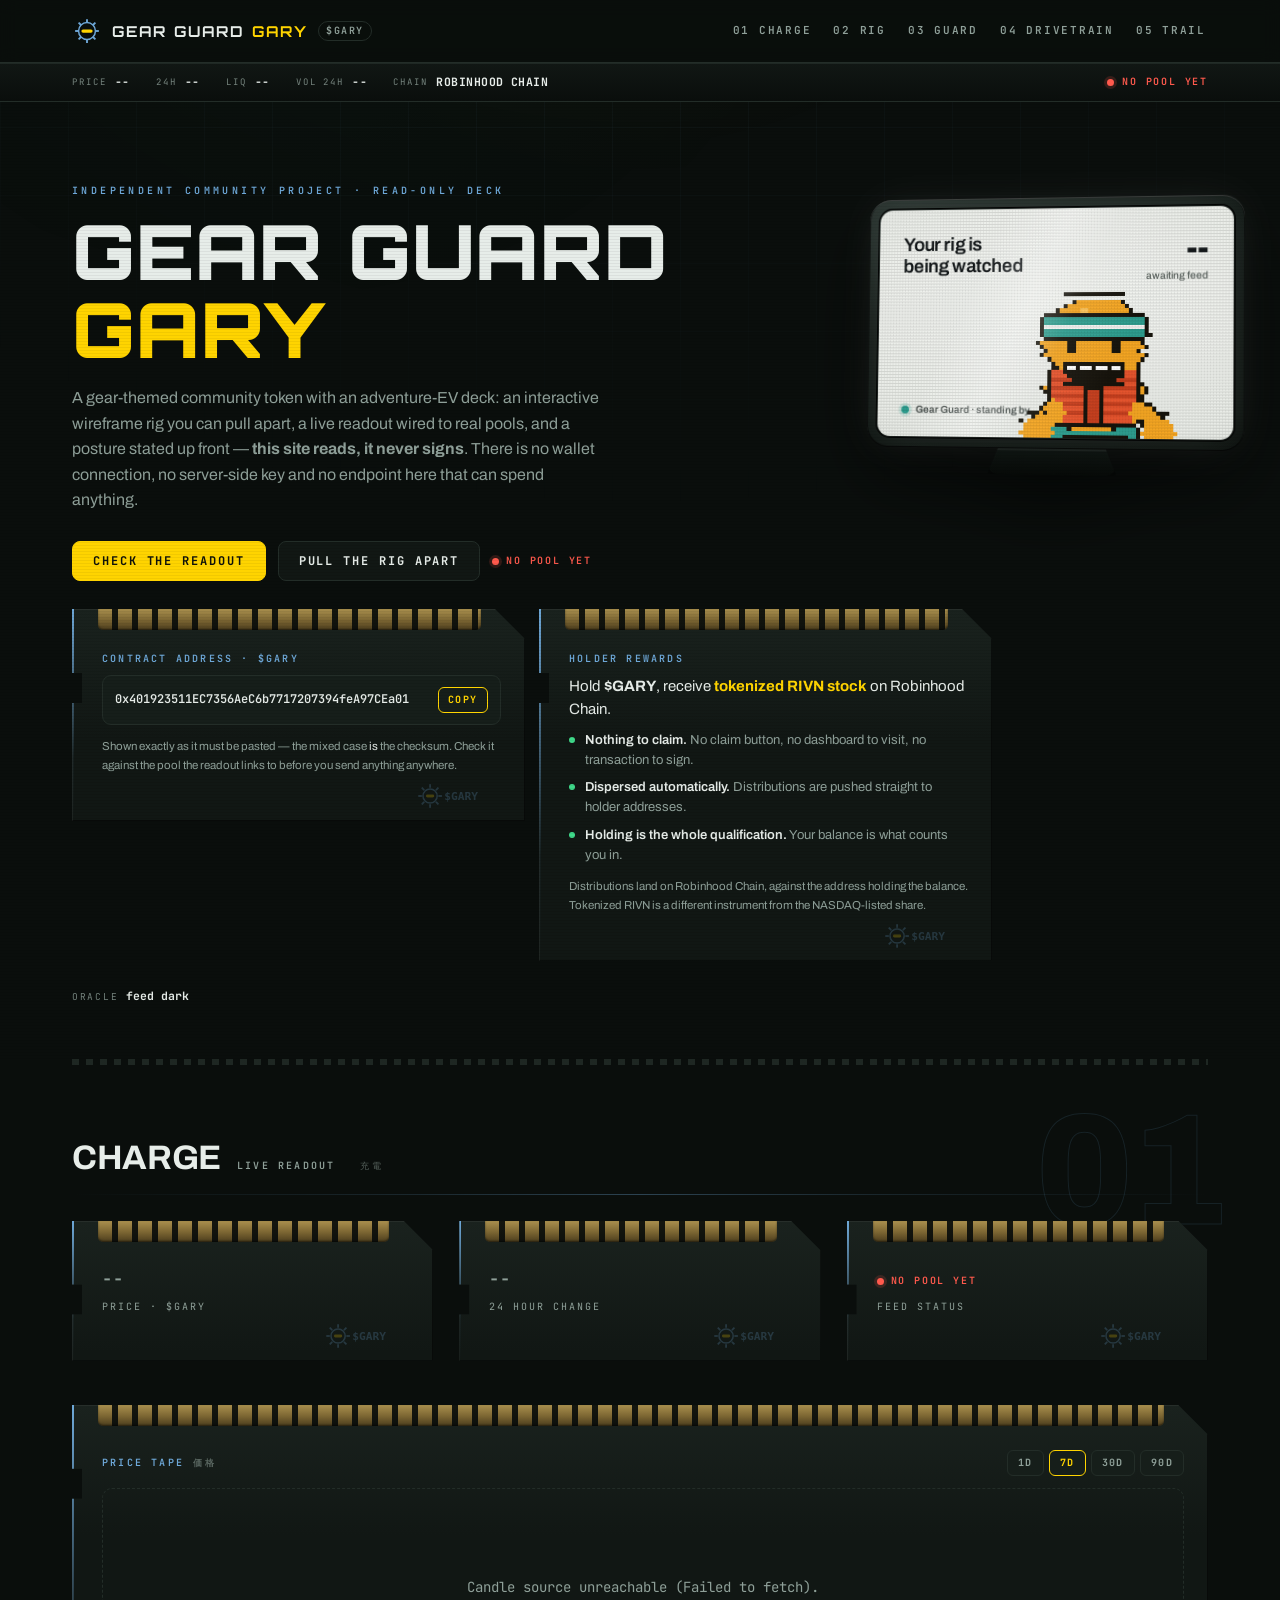
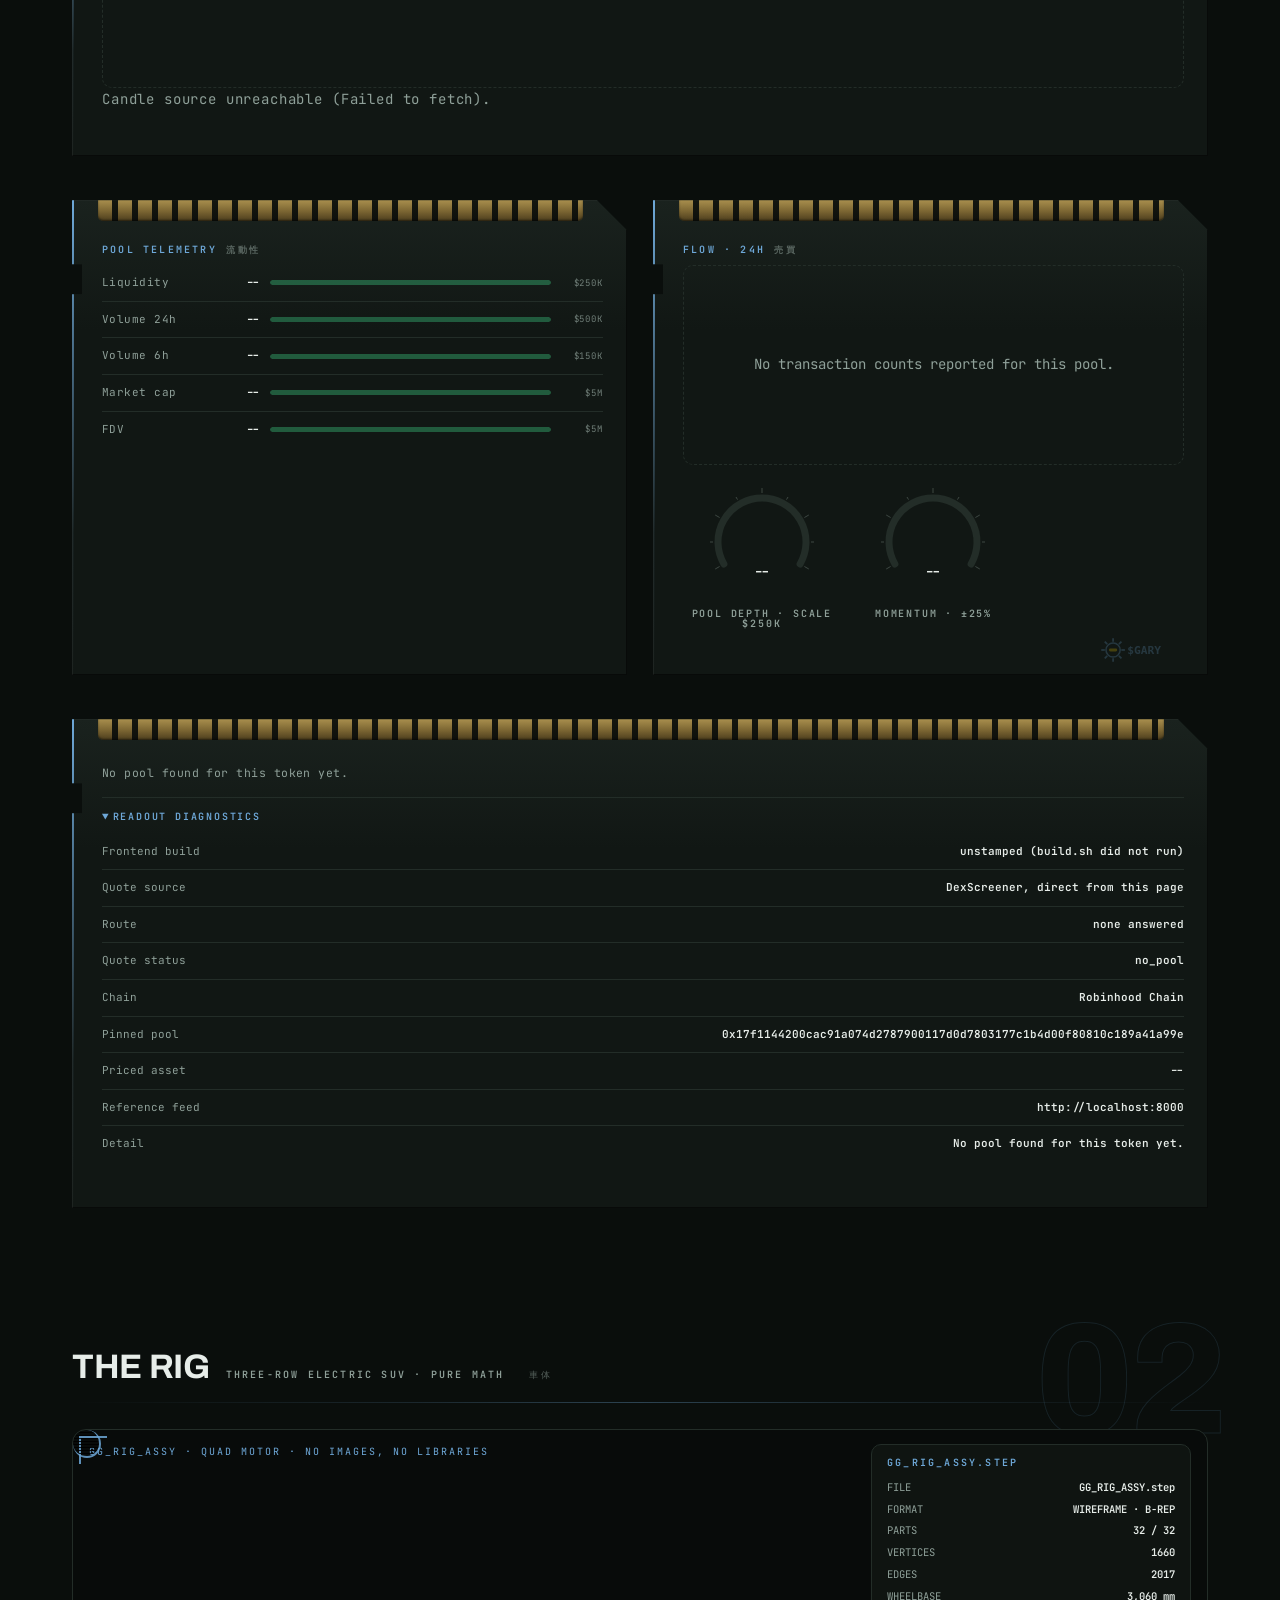
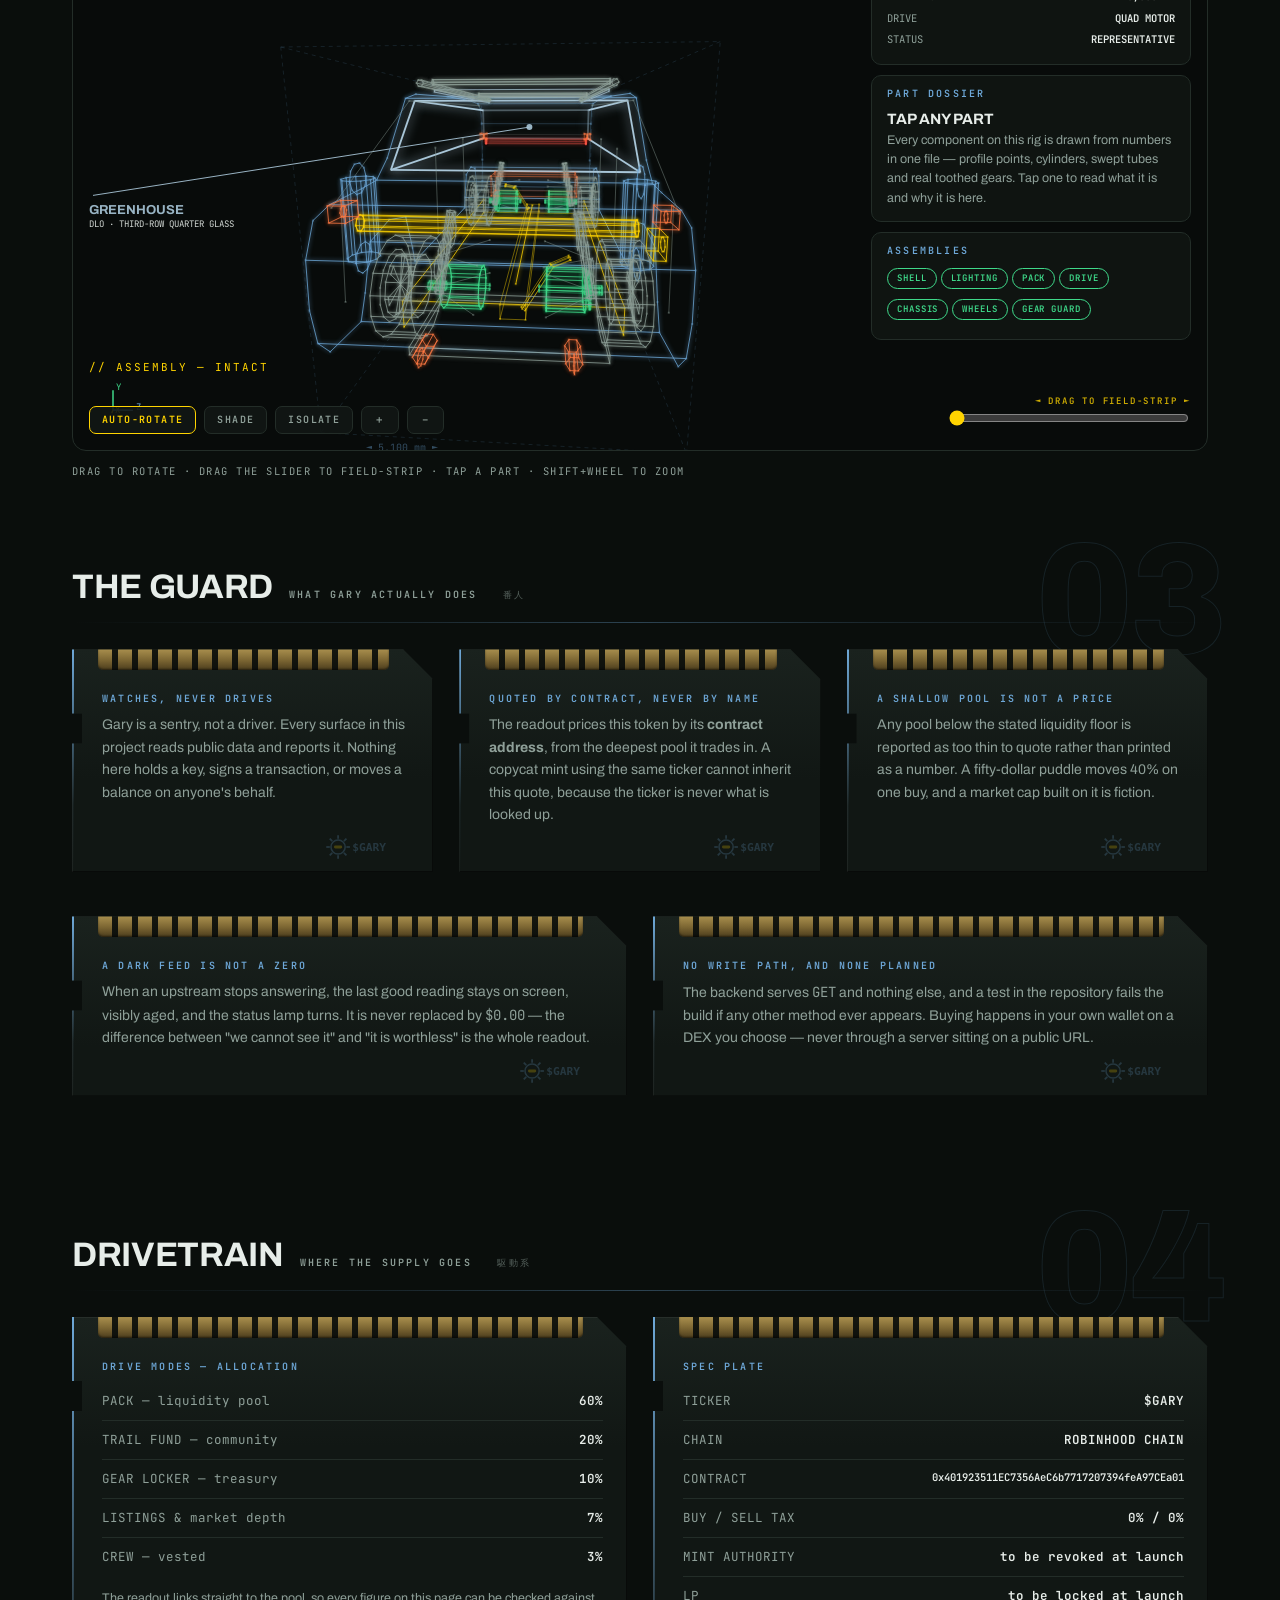
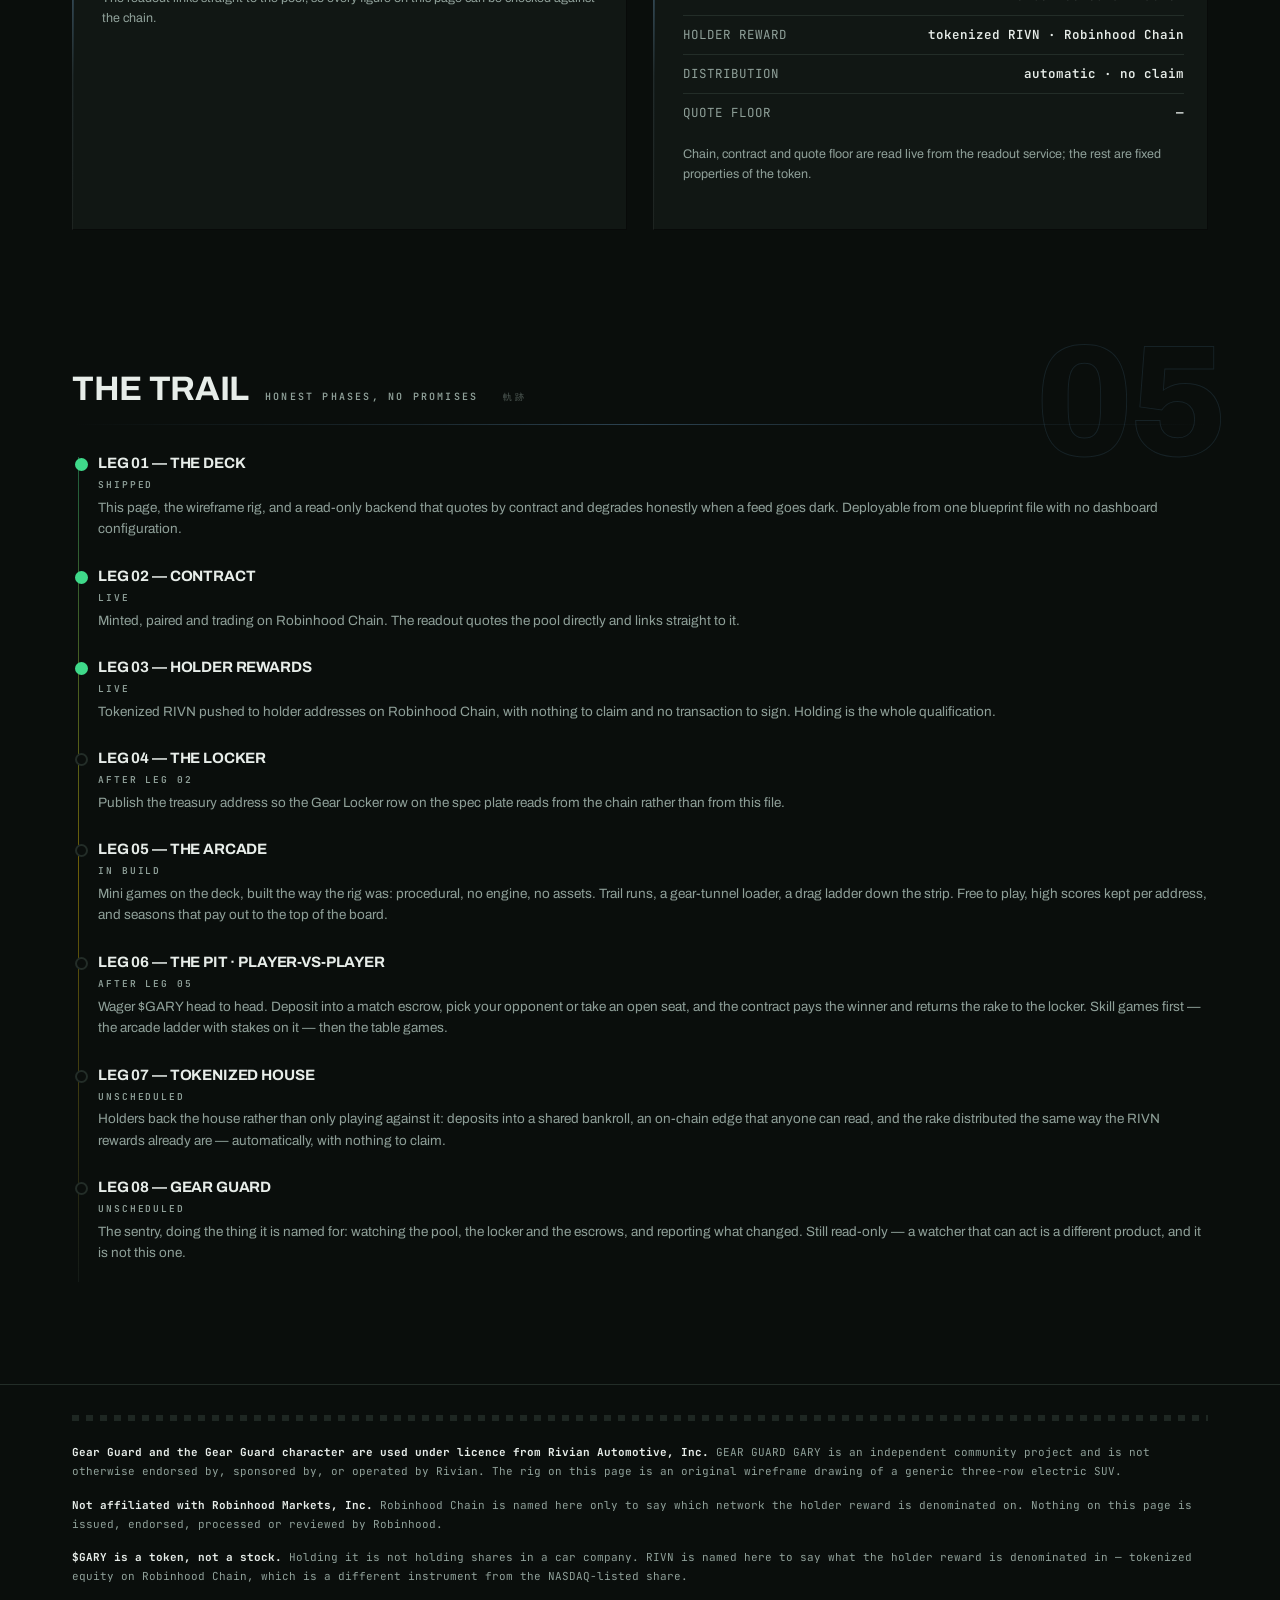
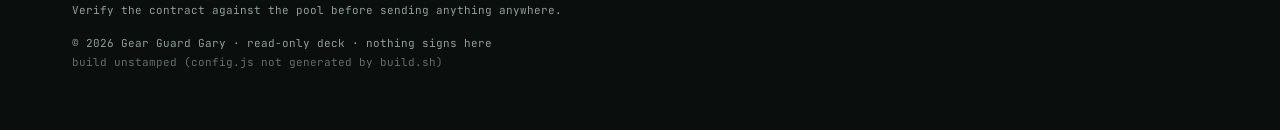
==== commit aeffd7e9: "The pad: an in-dash display with a pixel Gary on it A device in the hero's right half, which was the" ====
--- a/site/index.html
+++ b/site/index.html
@@ -150,6 +150,38 @@
 
     <!-- Context majors. Its own class rather than a borrowed `.rows`, which
          is a stacked spec list and painted an underline under every item. -->
+    <!-- THE PAD. An in-dash display, drawn as a device: bezel, mount, glass
+         glare, and a screen that is genuinely lit — a bright panel in a dark
+         cockpit, which is the same "accents as light" rule the rest of the
+         deck runs on, at object scale.
+
+         Everything on the screen is real: the stat binds to the live market
+         store, and Gary is rasterised pixel by pixel in pad.js. No image
+         files, same as the rig. -->
+    <div class="pad" aria-hidden="true">
+      <div class="pad-shell">
+        <div class="pad-screen">
+          <div class="pad-ui">
+            <div class="pad-head">
+              <p class="pad-line">Your rig is<br>being watched</p>
+              <div class="pad-stat">
+                <b id="padStat">--</b>
+                <span id="padStatK">24h</span>
+              </div>
+            </div>
+            <canvas class="pad-gary" id="padGary" width="184" height="192"></canvas>
+            <div class="pad-foot">
+              <span class="pad-dot"></span>
+              <span id="padFoot">Gear Guard · armed</span>
+            </div>
+          </div>
+          <div class="pad-grain"></div>
+          <div class="pad-glare"></div>
+        </div>
+      </div>
+      <div class="pad-mount"></div>
+    </div>
+
     <div class="majors mono" id="majors" aria-label="Reference market prices">
       <span class="r"><span>ORACLE</span><b>—</b></span>
     </div>
@@ -437,12 +469,11 @@
     <div class="teeth" style="margin-bottom:22px"></div>
     <div class="cols">
       <div class="disclaimer">
-        <p><b>Not affiliated with Rivian Automotive, Inc.</b> GEAR GUARD GARY is
-        an independent, unofficial community project. It is not endorsed by,
-        sponsored by, or connected to Rivian Automotive, Inc. or any vehicle
-        manufacturer, and it uses no manufacturer's trademarks, logos or
-        vehicle designs. The rig on this page is an original wireframe drawing
-        of a generic three-row electric SUV.</p>
+        <p><b>Gear Guard and the Gear Guard character are used under licence
+        from Rivian Automotive, Inc.</b> GEAR GUARD GARY is an independent
+        community project and is not otherwise endorsed by, sponsored by, or
+        operated by Rivian. The rig on this page is an original wireframe
+        drawing of a generic three-row electric SUV.</p>
         <p><b>Not affiliated with Robinhood Markets, Inc.</b> Robinhood Chain is
         named here only to say which network the holder reward is denominated
         on. Nothing on this page is issued, endorsed, processed or reviewed by
@@ -468,6 +499,7 @@
 <script src="assets/js/enhance.js" defer></script>
 <script src="assets/js/charts.js" defer></script>
 <script src="assets/js/gary.js" defer></script>
+<script src="assets/js/pad.js" defer></script>
 <!-- token.js last: it calls into GG.gauge (enhance) and GG.priceChart
      (charts), so both must have registered on window.GG first. defer keeps
      them in document order. -->
--- a/site/assets/css/gg.css
+++ b/site/assets/css/gg.css
@@ -228,6 +228,157 @@
 .lamp[data-state="stale"]::before { background: var(--gg-signal); box-shadow: 0 0 0 3px rgba(255, 122, 69, .16); }
 .lamp[data-state="dark"] { color: var(--gg-danger); }
 .lamp[data-state="dark"]::before { background: var(--gg-danger); box-shadow: 0 0 0 3px rgba(255, 90, 77, .16); }
+
+/* ===========================================================================
+ * THE PAD — an in-dash display, drawn as a physical object.
+ *
+ * It sits in the hero's right half. The screen is LIT — a bright panel in a
+ * dark cockpit — which is the deck's "accents as light" rule applied at
+ * object scale, and it is why the screen is off-white rather than dark: a
+ * dark screen on a dark page is a rectangle; a lit one is a device.
+ *
+ * Layers, back to front:
+ *   .pad-mount   the stalk it stands on
+ *   .pad-shell   the bezel — a moulded frame with a light edge and a dark
+ *                inner lip, so the screen reads as recessed into it
+ *   .pad-screen  the panel itself, with a faint vignette so the corners are
+ *                a touch darker than the centre the way real LCDs are
+ *   .pad-ui      the interface: headline, live stat, Gary, status rail
+ *   .pad-grain   a sub-pixel grid over the whole screen, at 6% — the thing
+ *                that makes it read as a display instead of a white card
+ *   .pad-glare   a diagonal glass reflection that drifts, slowly
+ *
+ * The whole device is tilted 6deg in 3D and the tilt is NOT animated. A
+ * floating, bobbing tablet reads as a UI mockup; one that is simply mounted
+ * at an angle reads as a thing in a car.
+ * ======================================================================== */
+/* Anchored to the TOP of the hero, beside the wordmark — not vertically
+ * centred. The hero grew tall once the contract and rewards panels moved
+ * into it, and a centred device lands squarely on top of the rewards copy.
+ * The genuinely empty space is the right half of the headline block. */
+.pad {
+  position: absolute; right: -14px; top: 10px;
+  width: clamp(300px, 30vw, 420px);
+  transform: perspective(1400px) rotateY(-9deg) rotateX(3deg);
+  transform-origin: 60% 50%;
+  z-index: 1; pointer-events: none;
+  filter: drop-shadow(0 30px 40px rgba(0, 0, 0, .6));
+}
+.pad-shell {
+  position: relative; padding: 11px;
+  border-radius: 22px;
+  background:
+    linear-gradient(160deg, #2a3430 0%, #131a17 38%, #0c110e 100%);
+  box-shadow:
+    inset 0 1px 0 rgba(255, 255, 255, .16),      /* light catching the top edge */
+    inset 0 -1px 0 rgba(0, 0, 0, .8),
+    inset 0 0 0 1px rgba(0, 0, 0, .55);
+}
+/* A hairline seam where the glass meets the bezel — it is what makes the
+ * screen look recessed rather than printed onto the frame. */
+.pad-shell::after {
+  content: ""; position: absolute; inset: 9px; border-radius: 15px;
+  box-shadow: inset 0 0 0 1px rgba(0, 0, 0, .9), inset 0 1px 2px rgba(0, 0, 0, .7);
+  pointer-events: none;
+}
+.pad-screen {
+  position: relative; overflow: hidden;
+  border-radius: 13px;
+  aspect-ratio: 16 / 10.2;
+  background:
+    radial-gradient(120% 90% at 50% 40%, #f3f5f1 0%, #e8ebe6 70%, #d9ddd7 100%);
+  /* The panel's own glow, spilling onto the bezel. A lit screen lights its
+   * surroundings; a screen that does not is a printout. */
+  box-shadow: 0 0 40px rgba(240, 243, 238, .12);
+  animation: ggPadOn 1.1s cubic-bezier(.2, .9, .2, 1) both;
+}
+@keyframes ggPadOn {
+  0%   { opacity: 0; filter: brightness(2.4) saturate(0); transform: scaleY(.02); }
+  35%  { opacity: 1; filter: brightness(1.8) saturate(.2); transform: scaleY(1); }
+  100% { opacity: 1; filter: brightness(1) saturate(1); transform: scaleY(1); }
+}
+.pad-ui {
+  position: absolute; inset: 0; padding: 7% 7% 6%;
+  color: #14181a;
+  display: flex; flex-direction: column;
+}
+.pad-head { display: flex; justify-content: space-between; align-items: flex-start; gap: 6%; }
+/* The system face on a dash display is a plain, friendly sans — not the
+ * deck's HUD type. The screen is another product with its own voice, and
+ * letting the deck's chrome leak onto it would make it a widget, not a
+ * device. */
+.pad-line {
+  margin: 0; font: 600 clamp(15px, 1.5vw, 21px)/1.12 var(--gg-display);
+  letter-spacing: -.02em; color: #14181a;
+}
+.pad-stat { text-align: right; flex: 0 0 auto; }
+.pad-stat b {
+  display: block; font: 800 clamp(26px, 2.7vw, 38px)/1 var(--gg-display);
+  letter-spacing: -.03em; color: #14181a; font-variant-numeric: tabular-nums;
+}
+.pad-stat b.down { color: #b23a2b; }
+.pad-stat span {
+  display: block; margin-top: 4px;
+  font: 500 clamp(9px, .8vw, 11px)/1 var(--gg-display); color: #5a625e;
+}
+/* Gary is BIG and anchored to the bottom edge so it crops him at the shorts,
+ * the way a character sits on a real dash screen — not floated whole in a
+ * corner like a sticker. His head clears the stat because the stat owns the
+ * top 24% of the panel and he starts below it. */
+/* SIZING IS ARITHMETIC, NOT TASTE. The canvas is 46x48 cells on a 16:10.2
+ * screen, so his rendered height is width x 1.64. At 52% width he is 85% of
+ * the screen tall; pulling him 20% below the bottom edge crops him at the
+ * shorts and puts the top of his head at 35% — clear of the stat, which owns
+ * the top 26%. The previous 58% / -3% put his head at 2% and straight over
+ * the number. Change the width and the bottom offset TOGETHER. */
+.pad-gary {
+  position: absolute; right: 13%; bottom: -20%;
+  width: 52%; height: auto;
+  image-rendering: pixelated; image-rendering: crisp-edges;
+}
+.pad-foot {
+  margin-top: auto; display: inline-flex; align-items: center; gap: 7px;
+  font: 600 clamp(9px, .8vw, 11px)/1 var(--gg-display); color: #3f4744;
+}
+.pad-dot {
+  width: 8px; height: 8px; border-radius: 50%; background: #2e9e8f;
+  box-shadow: 0 0 0 3px rgba(46, 158, 143, .18);
+  animation: ggPulse 2s ease-in-out infinite;
+}
+/* The sub-pixel grid. 6% is the number: at 10% it is a screen-door, at 3%
+ * it is invisible and the panel reads as paper again. */
+.pad-grain {
+  position: absolute; inset: 0; pointer-events: none; opacity: .06;
+  background:
+    repeating-linear-gradient(90deg, #000 0 1px, transparent 1px 3px),
+    repeating-linear-gradient(180deg, #000 0 1px, transparent 1px 3px);
+}
+/* The glass. A soft diagonal band of reflected light that drifts across the
+ * panel over half a minute — slow enough that nobody sees it move, fast
+ * enough that the screen is never in the same state twice. */
+.pad-glare {
+  position: absolute; inset: -40%; pointer-events: none;
+  background: linear-gradient(115deg,
+    transparent 38%, rgba(255, 255, 255, .28) 46%, rgba(255, 255, 255, .06) 52%, transparent 60%);
+  animation: ggGlare 34s ease-in-out infinite alternate;
+  mix-blend-mode: screen;
+}
+@keyframes ggGlare { from { transform: translateX(-18%) } to { transform: translateX(18%) } }
+.pad-mount {
+  margin: 0 auto; width: 34%; height: 26px;
+  background: linear-gradient(180deg, #0f1512, #070a08);
+  border-radius: 0 0 10px 10px;
+  box-shadow: inset 0 2px 0 rgba(255, 255, 255, .06), 0 14px 18px rgba(0, 0, 0, .5);
+  clip-path: polygon(8% 0, 92% 0, 100% 100%, 0 100%);
+}
+@media (prefers-reduced-motion: reduce) {
+  .pad-screen { animation: none; }
+  .pad-glare { animation: none; }
+  .pad-dot { animation: none; }
+}
+/* Below two columns the hero copy needs its full width, and a device behind
+ * the contract address is worse than no device. */
+@media (max-width: 1080px) { .pad { display: none; } }
 
 /* Context majors under the hero — a horizontal rail, not a spec list. */
 .majors {
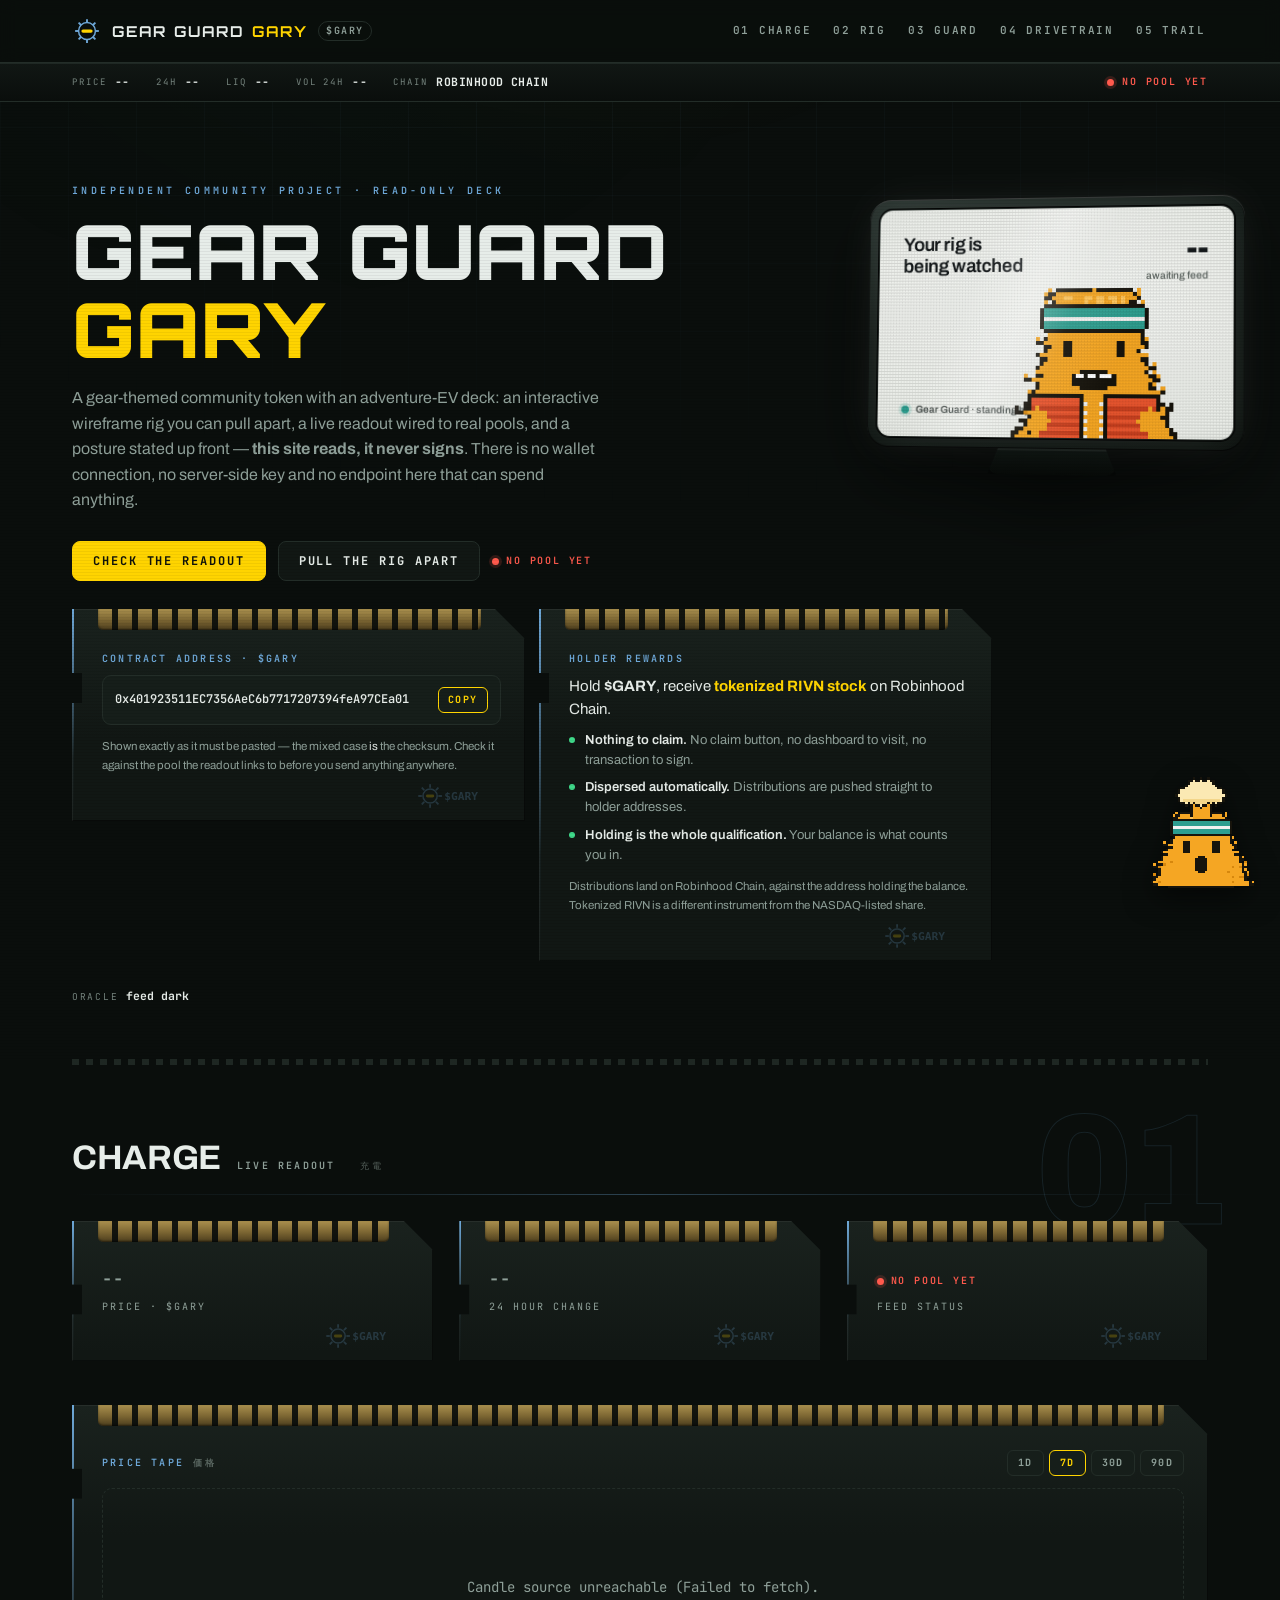
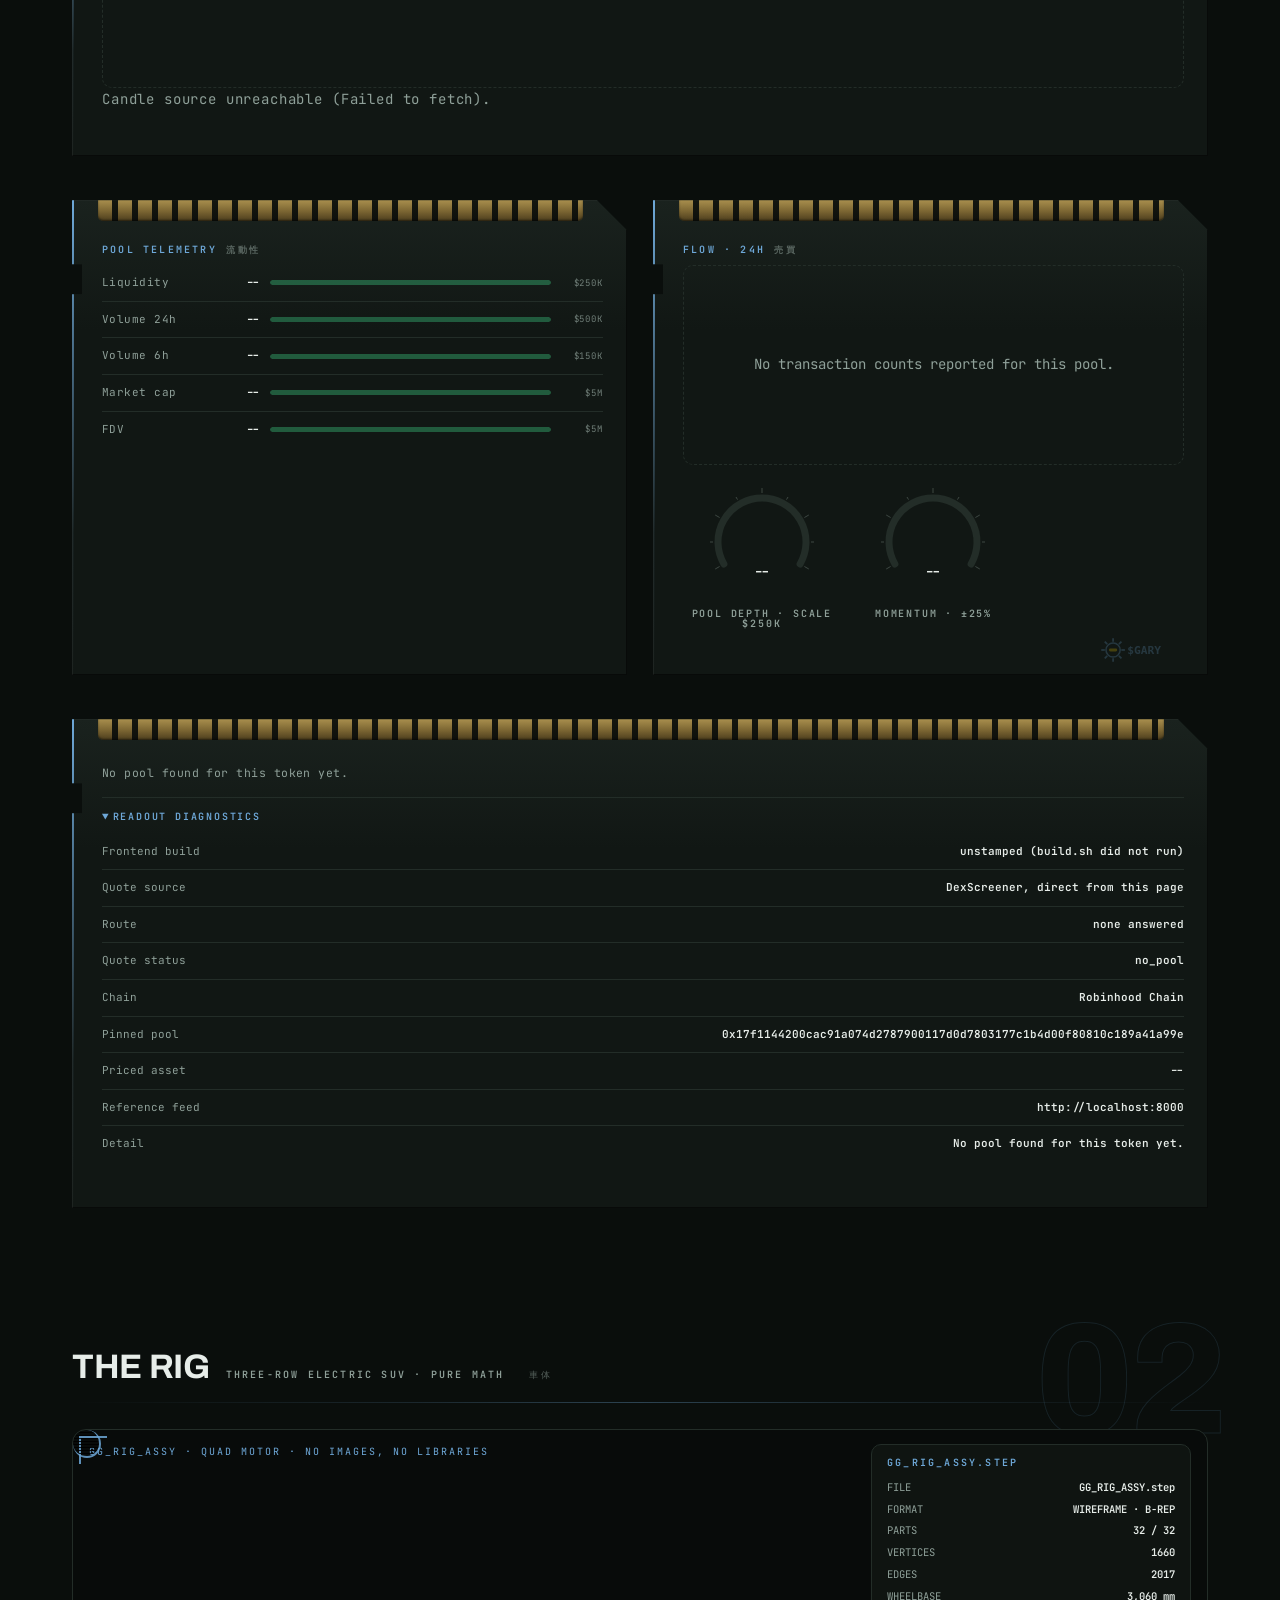
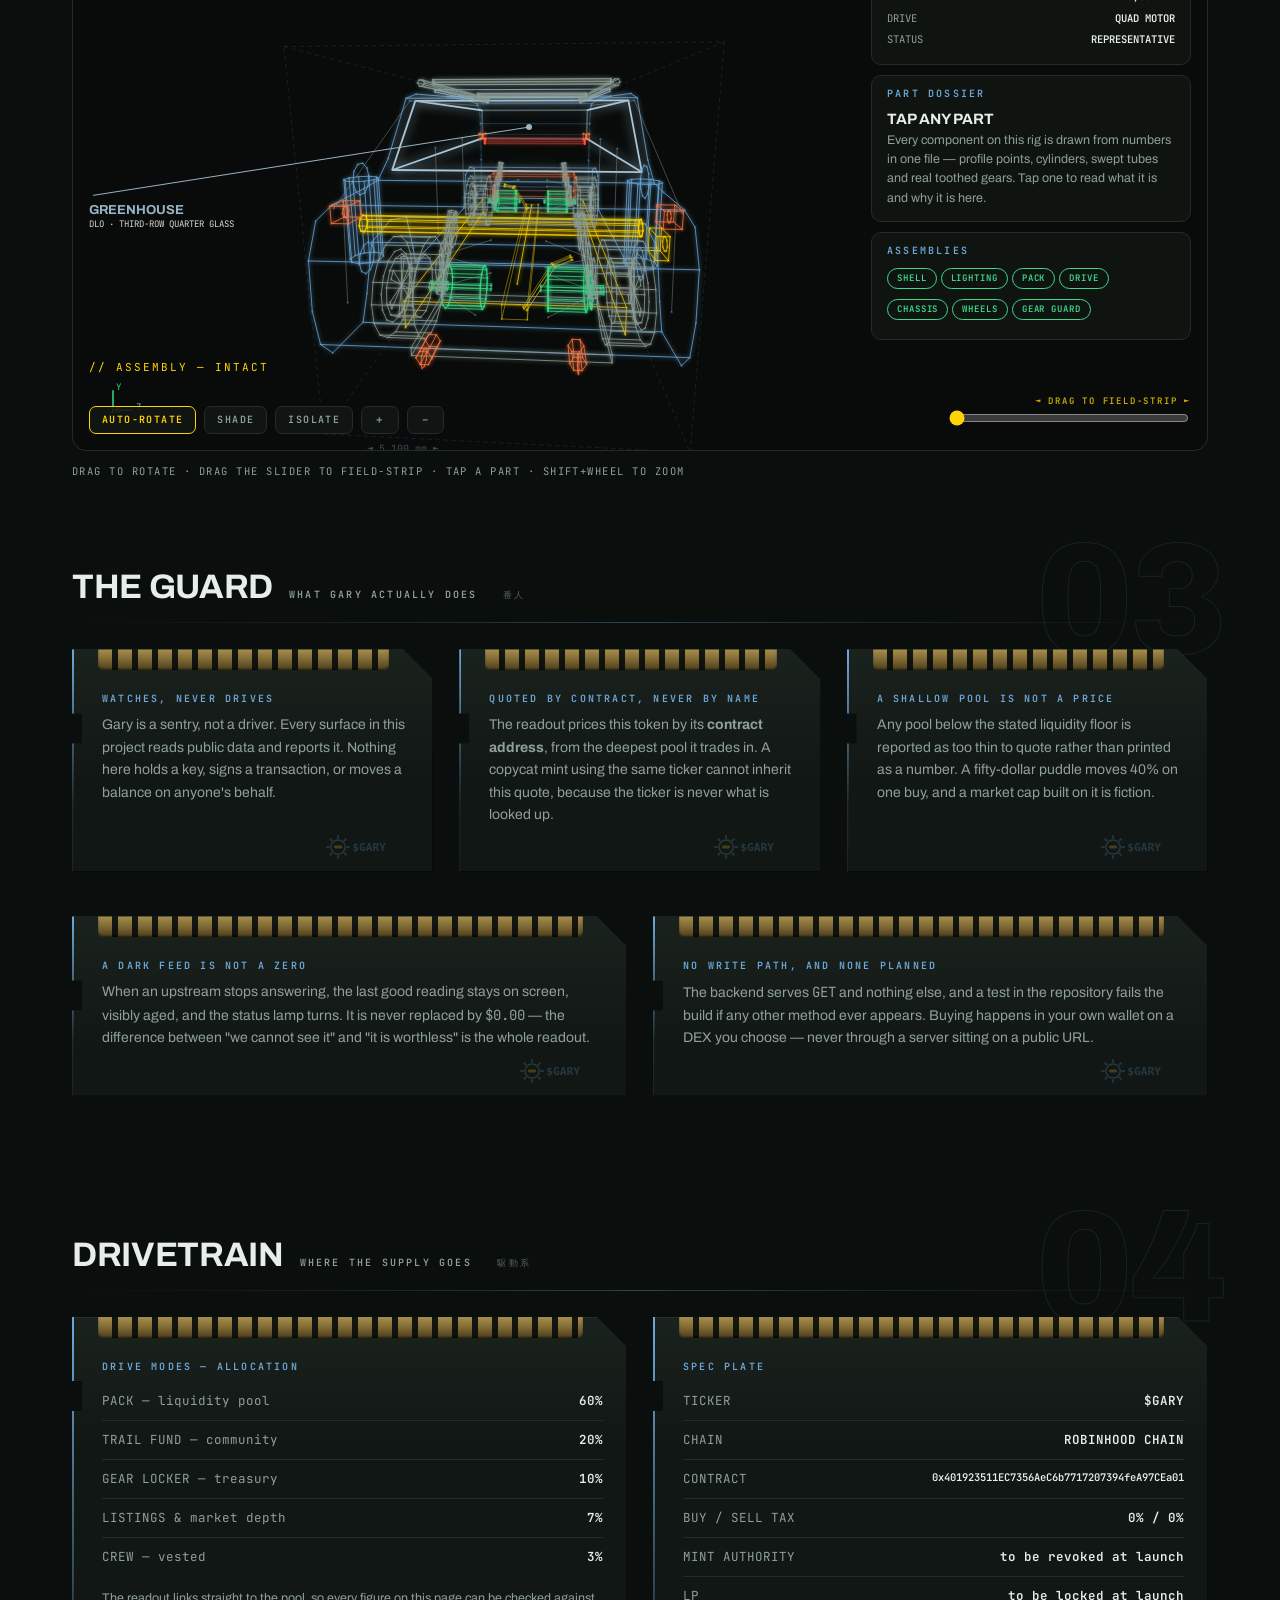
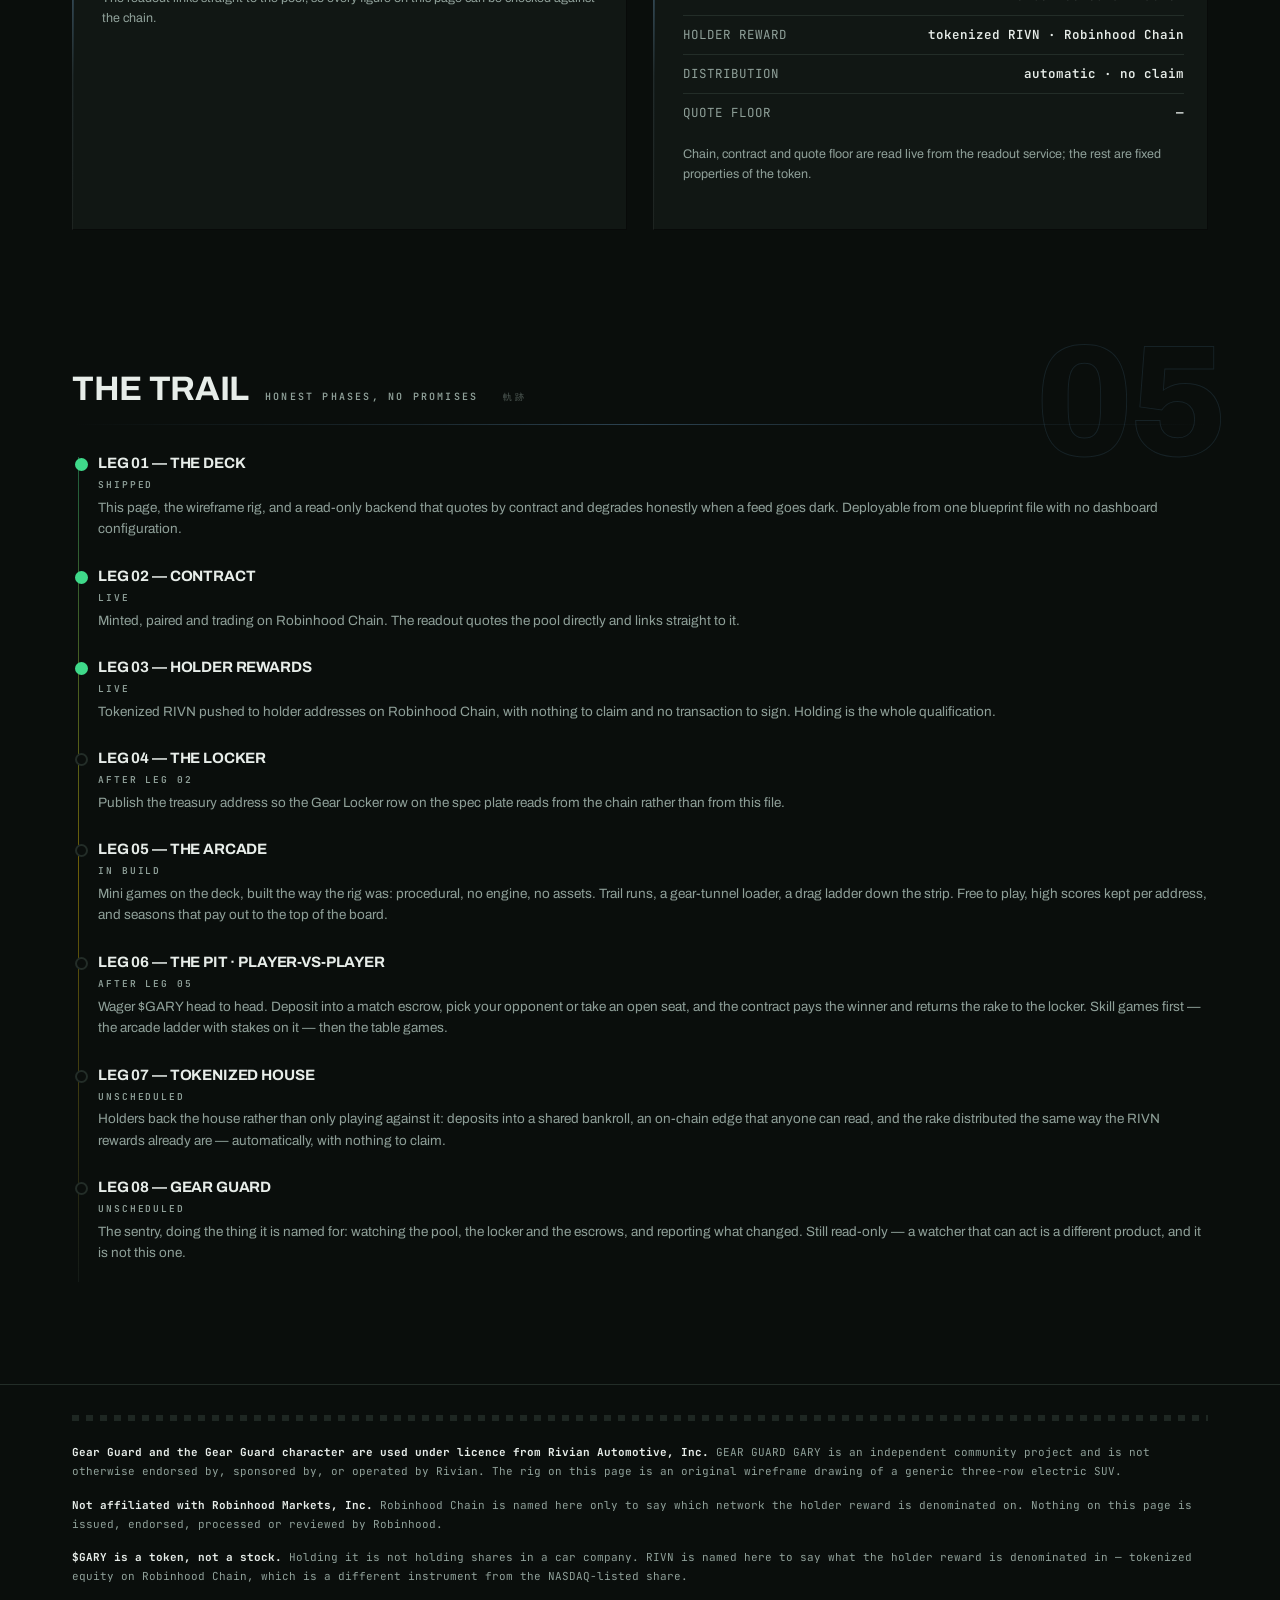
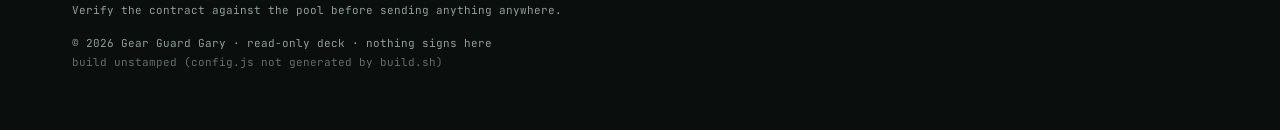
==== commit d027e7b8: "Gary third pass: the mound silhouette, a contained mouth, and mind-blown Gary in the corner THE HEAD" ====
--- a/site/index.html
+++ b/site/index.html
@@ -463,6 +463,15 @@
   </div>
 </section>
 
+<!-- MIND-BLOWN GARY, fixed in the lower-right corner. Procedurally animated
+     in corner.js: a particle burst off the crown that fires on a timer AND
+     the instant the live store reports a new quote. The bubble carries the
+     real 24h change or nothing. The whole thing is a link to the readout. -->
+<a class="corner" href="#charge" aria-label="Gary reacting to the 24-hour move — jump to the live readout">
+  <span class="corner-bubble" id="cornerBubble" hidden></span>
+  <canvas id="cornerGary" width="208" height="224" aria-hidden="true"></canvas>
+</a>
+
 <!-- ===================== footer ===================== -->
 <footer>
   <div class="wrap">
@@ -499,7 +508,11 @@
 <script src="assets/js/enhance.js" defer></script>
 <script src="assets/js/charts.js" defer></script>
 <script src="assets/js/gary.js" defer></script>
+<!-- pixel.js is the shared rasteriser; pad.js and corner.js both draw the
+     same character on it, so it must register GGPX before either runs. -->
+<script src="assets/js/pixel.js" defer></script>
 <script src="assets/js/pad.js" defer></script>
+<script src="assets/js/corner.js" defer></script>
 <!-- token.js last: it calls into GG.gauge (enhance) and GG.priceChart
      (charts), so both must have registered on window.GG first. defer keeps
      them in document order. -->
--- a/site/assets/css/gg.css
+++ b/site/assets/css/gg.css
@@ -379,6 +379,41 @@
 /* Below two columns the hero copy needs its full width, and a device behind
  * the contract address is worse than no device. */
 @media (max-width: 1080px) { .pad { display: none; } }
+
+/* ---------- mind-blown Gary, lower-right ----------------------------------
+ * Fixed, so he rides along with the page; a link, so he is not just
+ * decoration. He is deliberately small — a mascot in a corner is a
+ * companion, and a companion at 260px is a billboard. The bubble carries a
+ * REAL 24h change and is hidden when there is none; on phones it goes and
+ * he shrinks, rather than eating a third of the screen. */
+.corner {
+  position: fixed; right: 16px; bottom: 12px; z-index: 40;
+  width: 128px; display: block;
+  filter: drop-shadow(0 10px 14px rgba(0, 0, 0, .55));
+  transition: transform .18s ease;
+}
+.corner:hover { transform: translateY(-3px); }
+.corner canvas { width: 100%; height: auto; image-rendering: pixelated; image-rendering: crisp-edges; }
+.corner-bubble {
+  /* Level with the cloud, which sits ~30% down the (taller) canvas — the
+   * bubble should point at him, not at the empty sky above him. */
+  position: absolute; left: -10px; top: 36px; transform: translateX(-100%);
+  background: #f2f2f0; color: #14181a;
+  font: 700 12px/1 var(--gg-mono); letter-spacing: .04em;
+  padding: 8px 10px; border-radius: 9px; white-space: nowrap;
+  box-shadow: 0 4px 10px rgba(0, 0, 0, .35);
+}
+.corner-bubble.down { color: #b23a2b; }
+/* The tail, pointing at him. */
+.corner-bubble::after {
+  content: ""; position: absolute; right: -6px; top: 50%; margin-top: -5px;
+  border: 5px solid transparent; border-left-color: #f2f2f0; border-right: 0;
+}
+.corner-bubble[hidden] { display: none !important; }
+@media (max-width: 700px) {
+  .corner { width: 88px; right: 8px; bottom: 8px; }
+  .corner-bubble { display: none; }
+}
 
 /* Context majors under the hero — a horizontal rail, not a spec list. */
 .majors {
